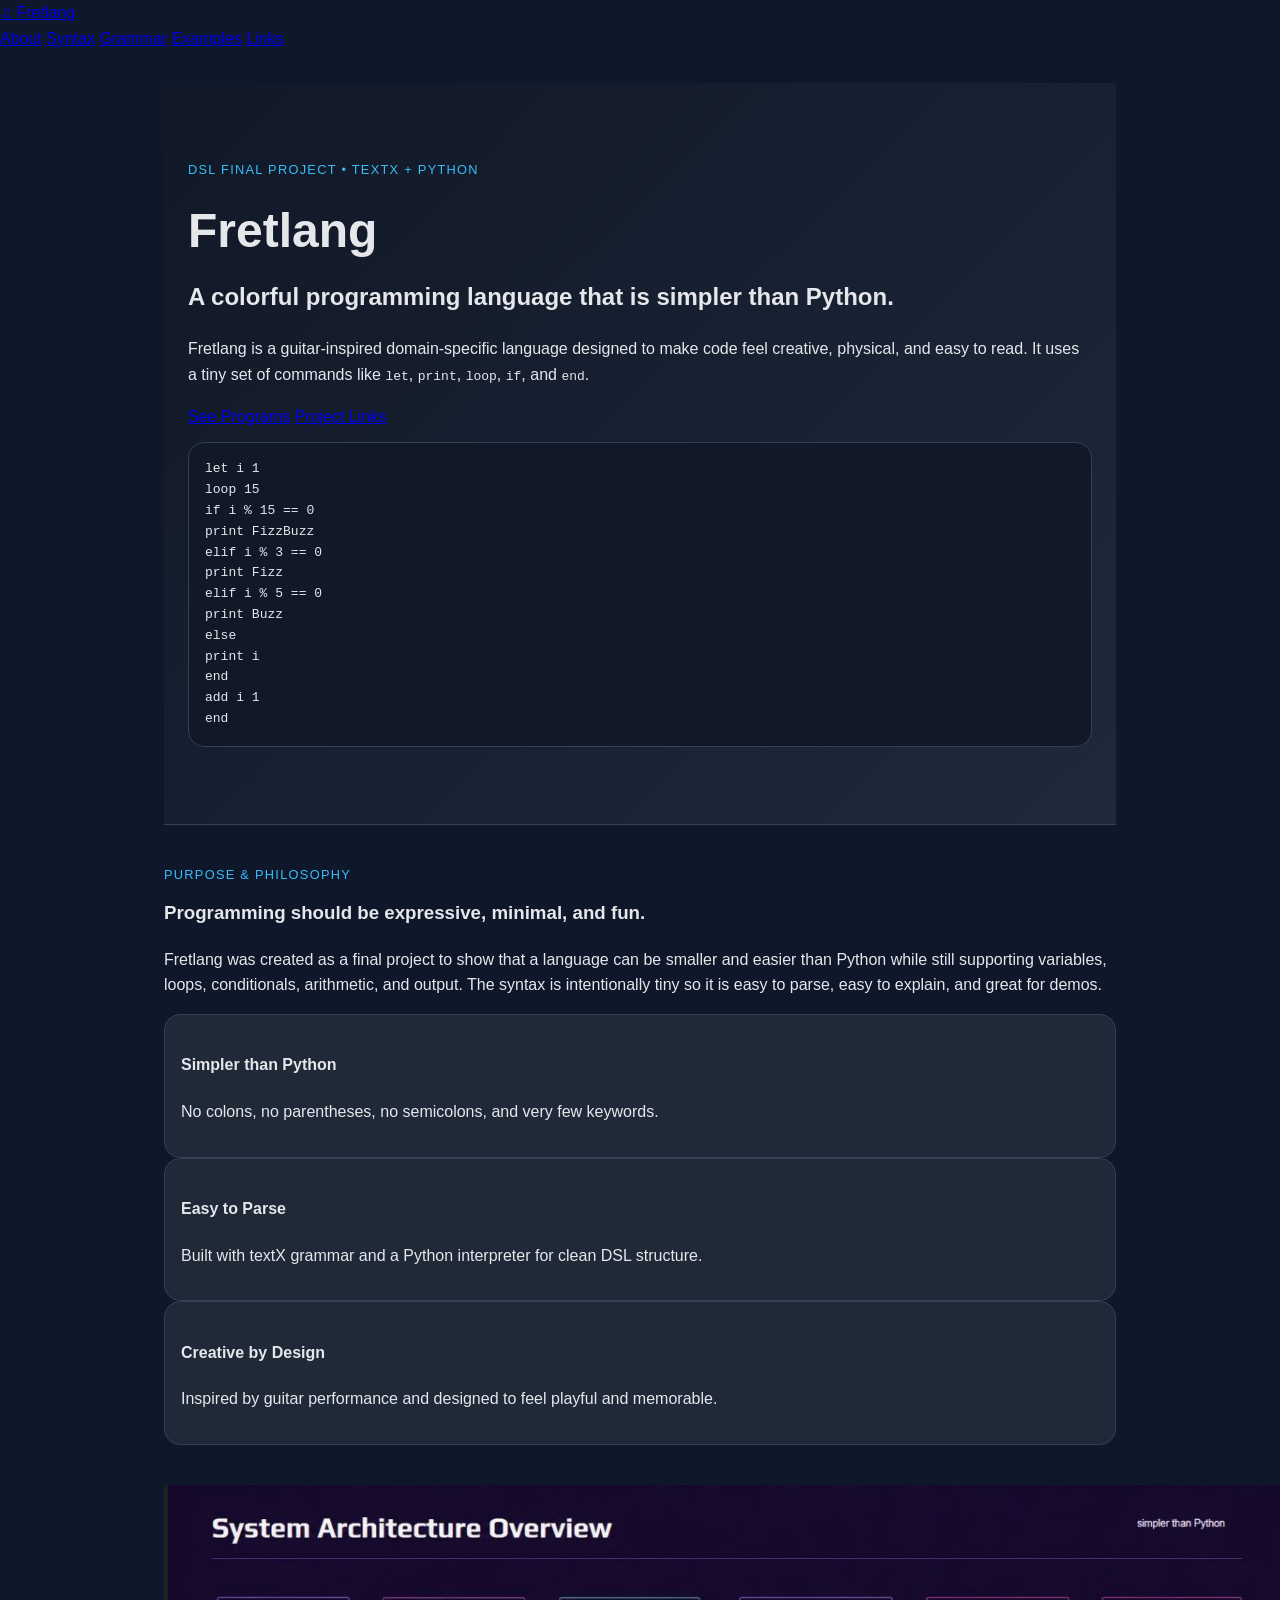
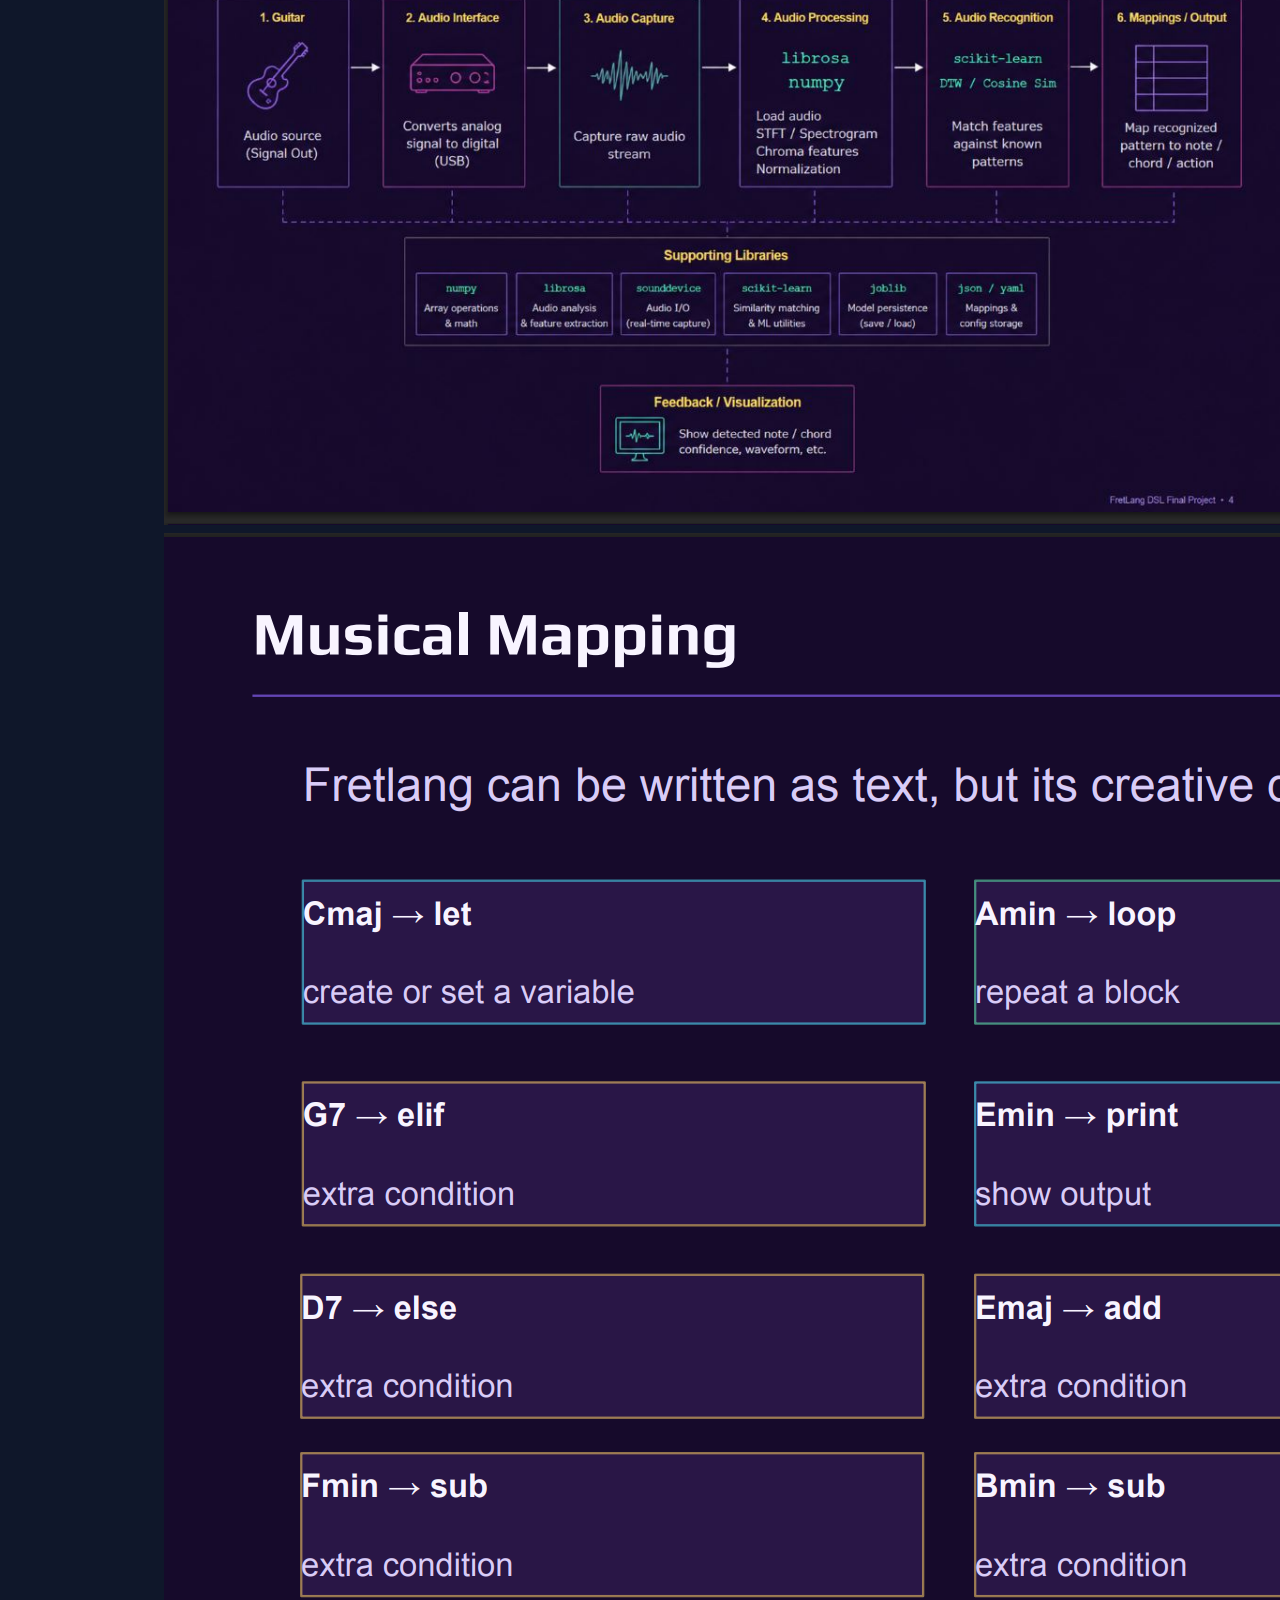
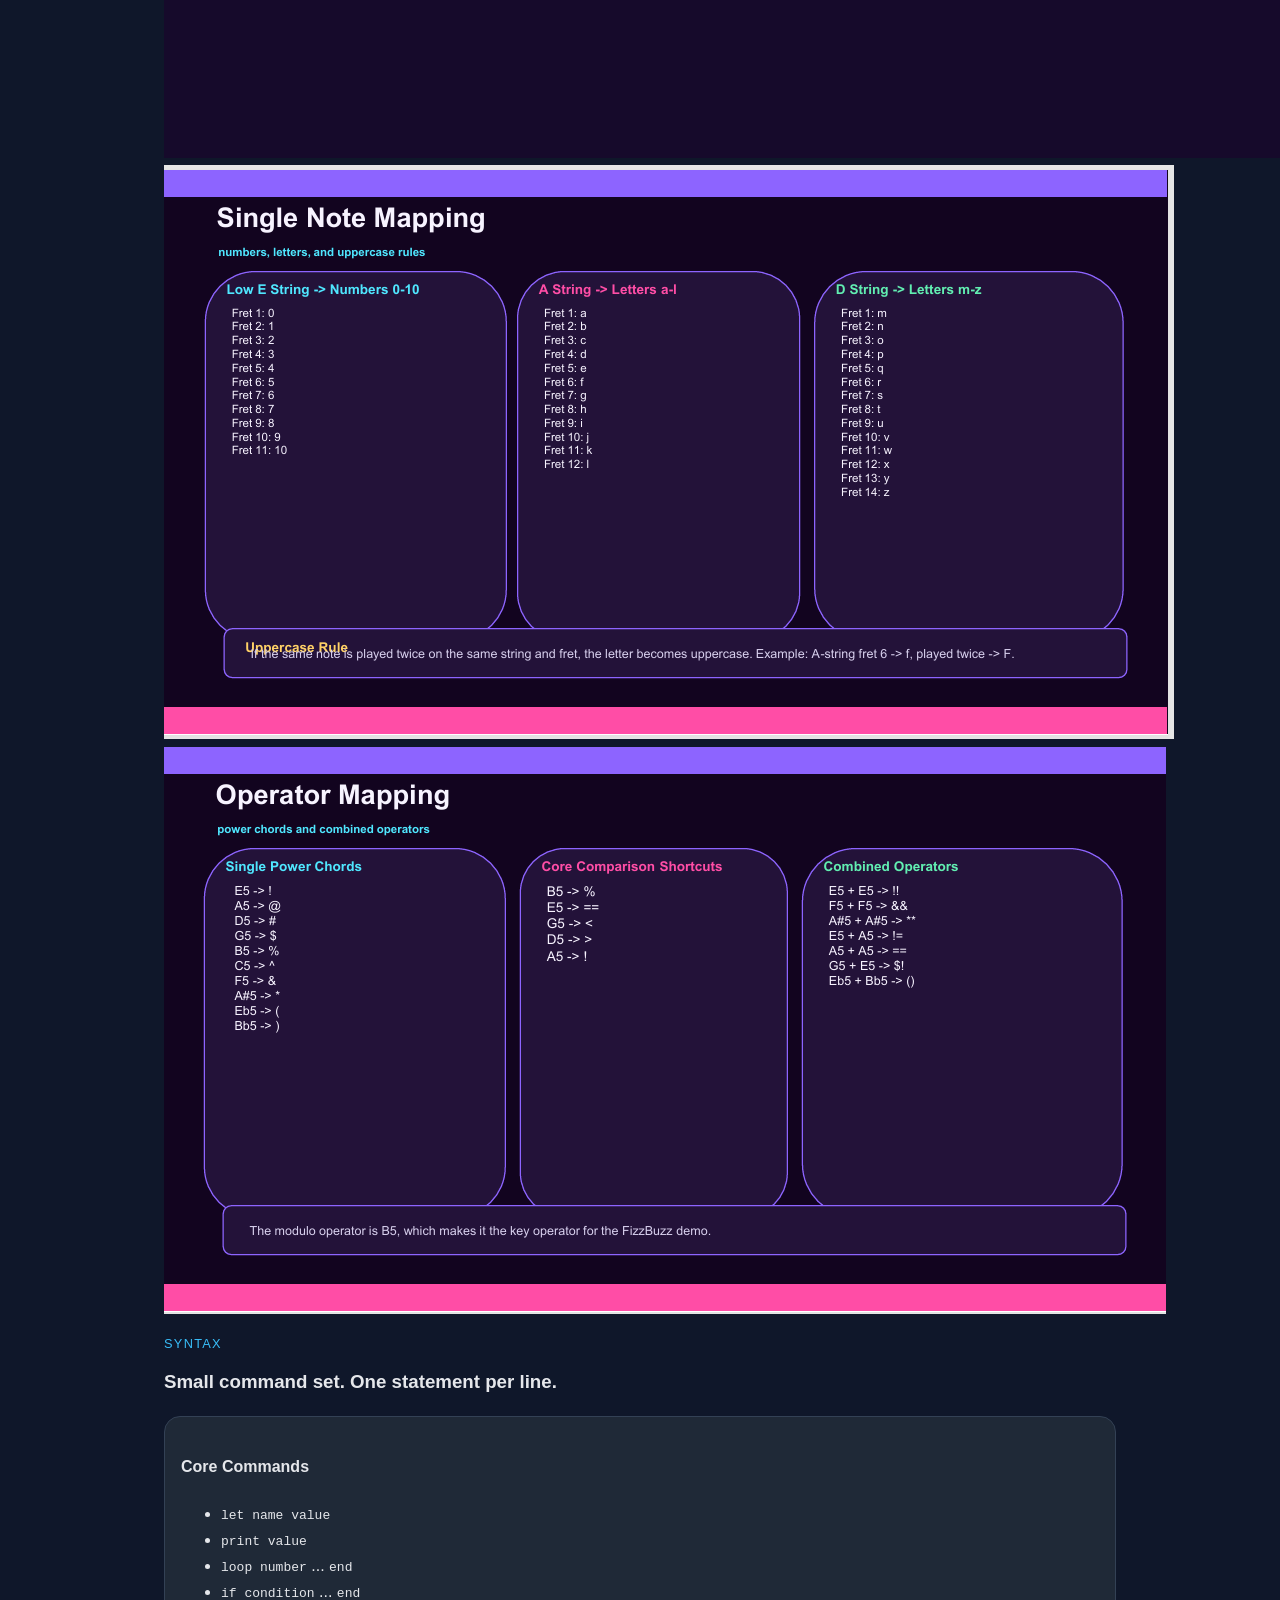
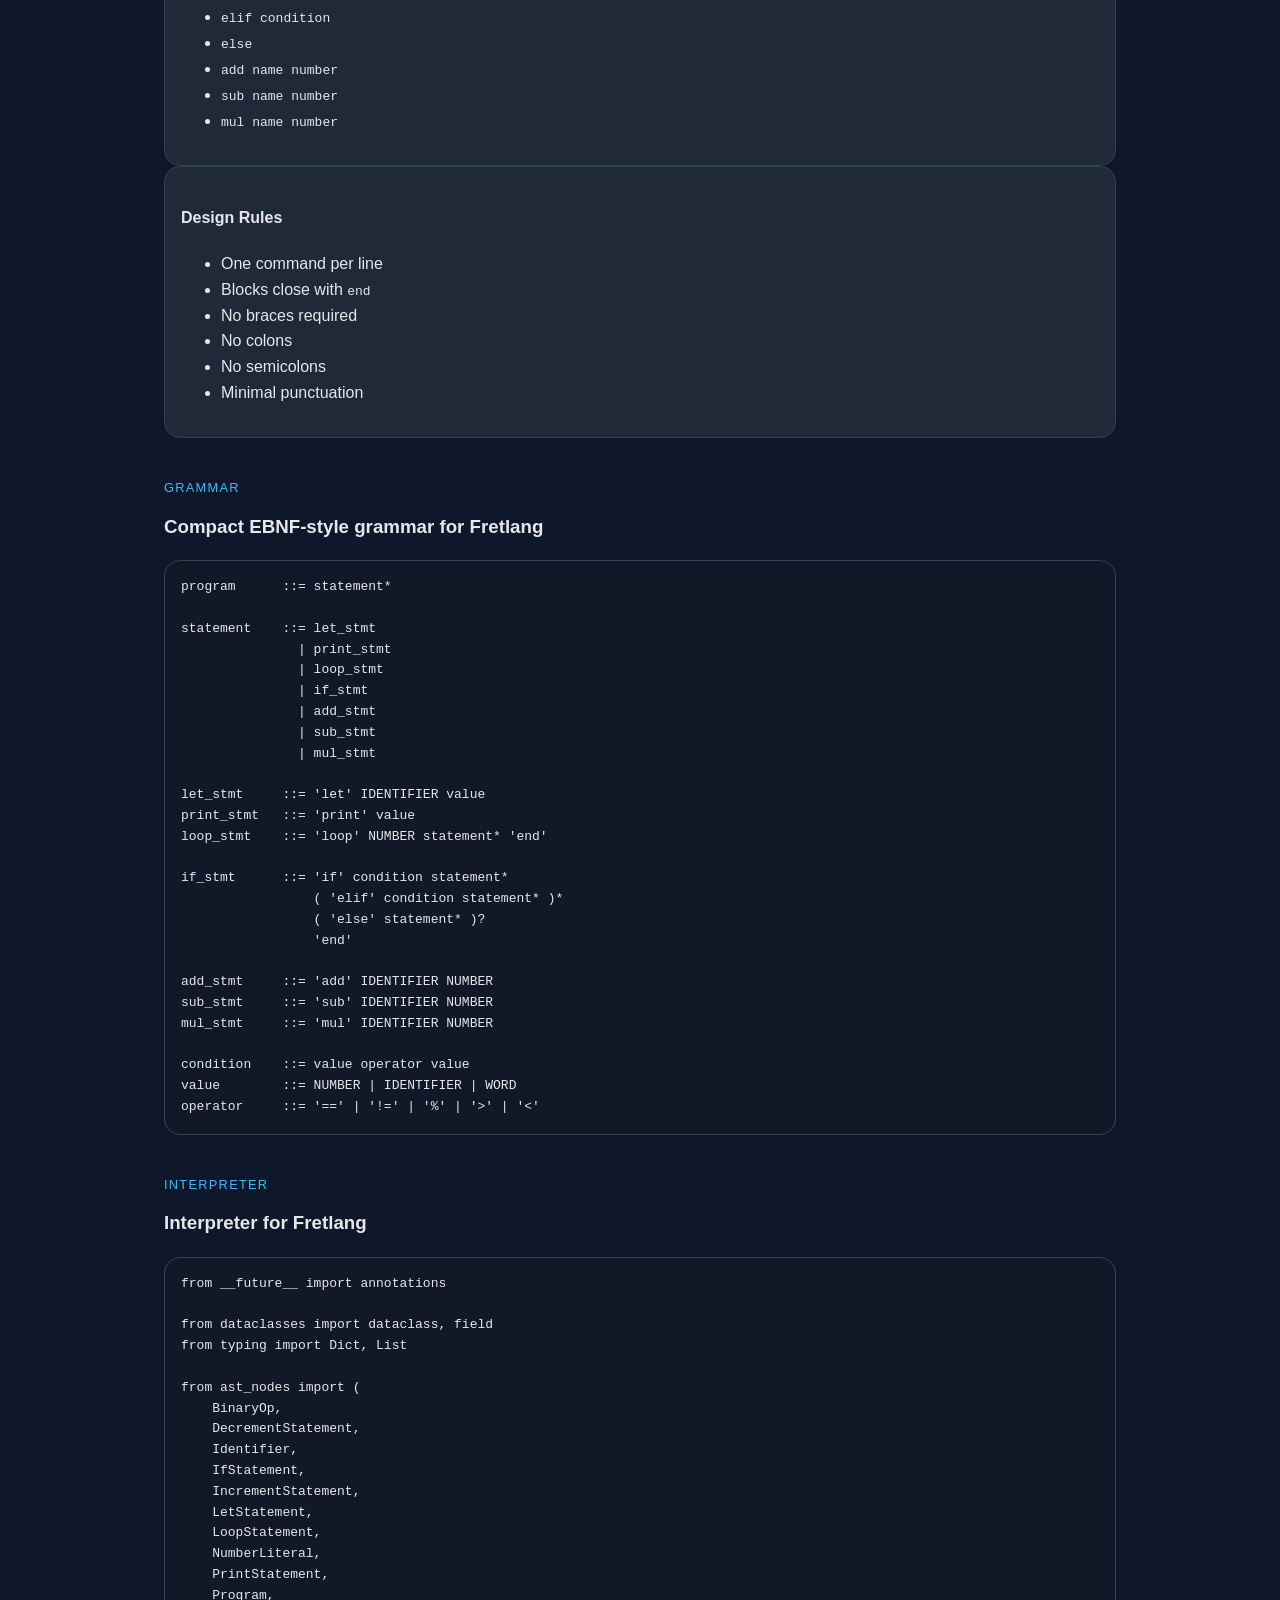
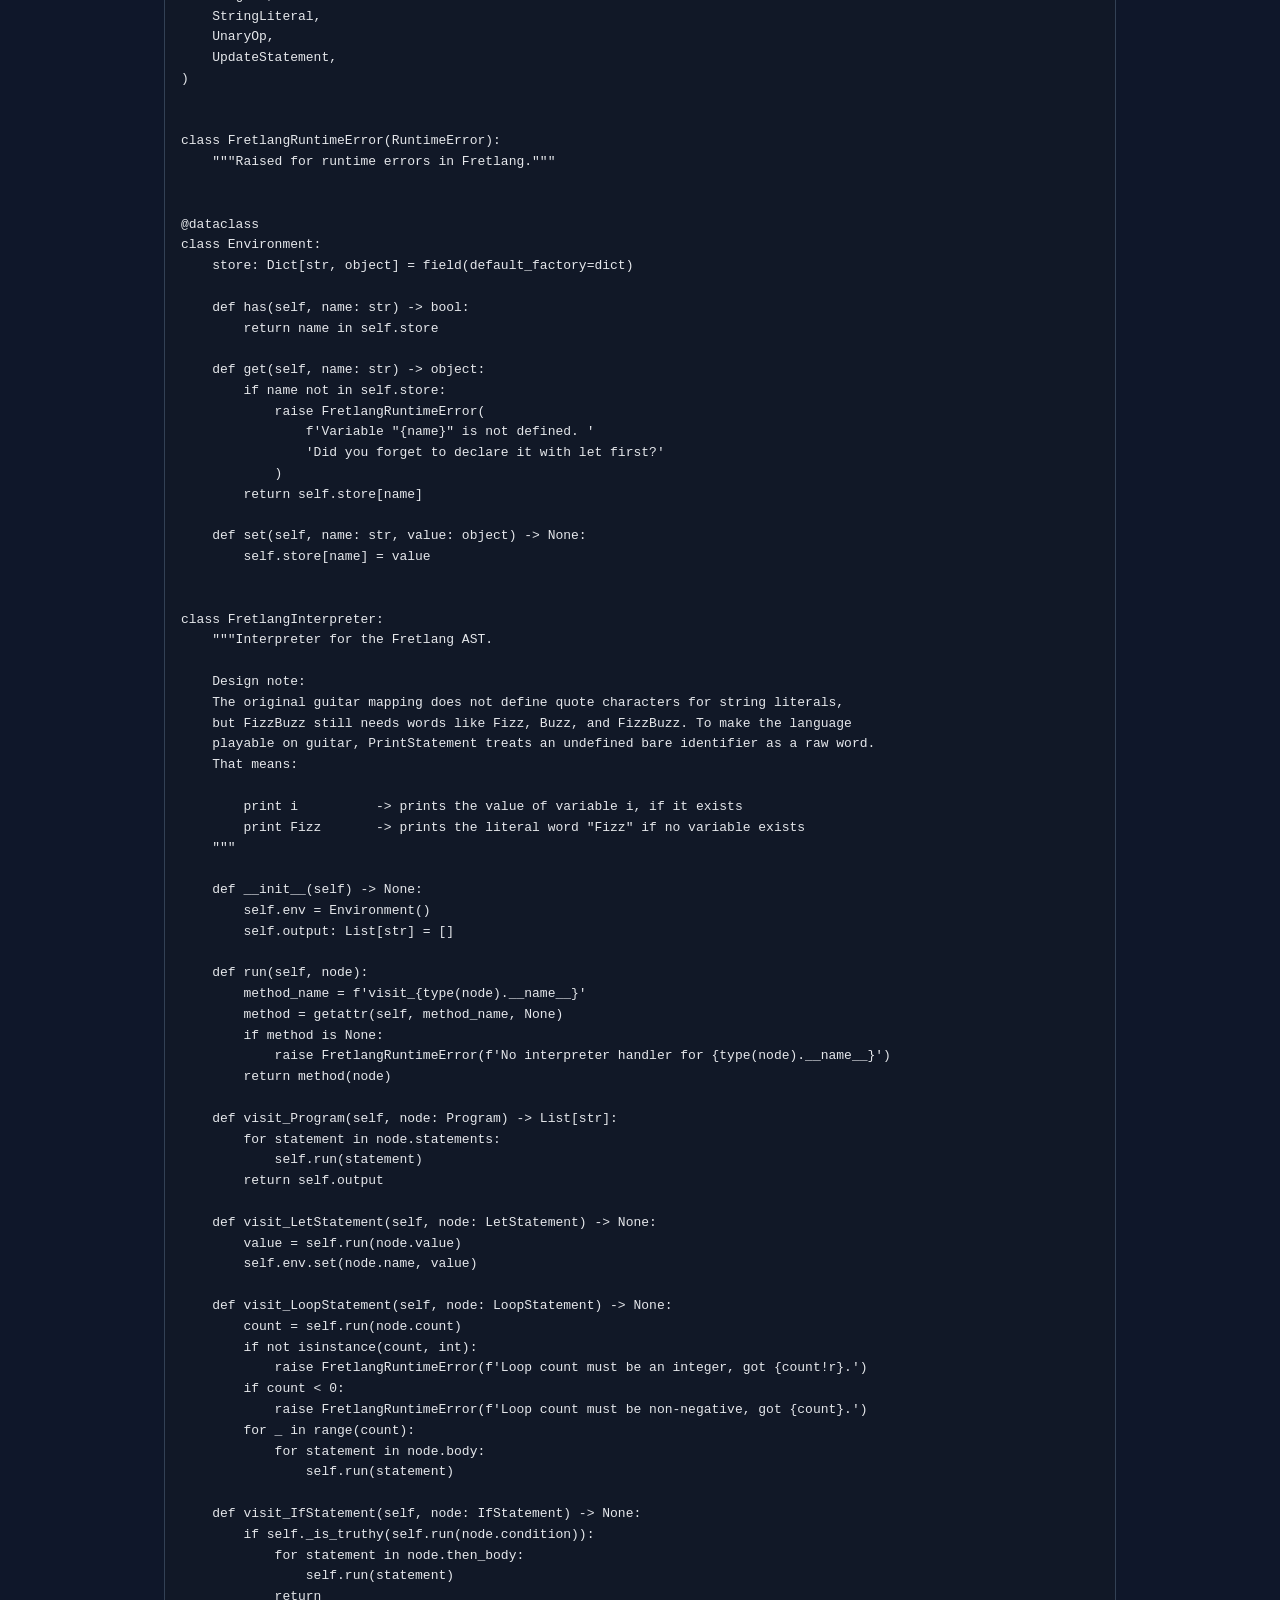
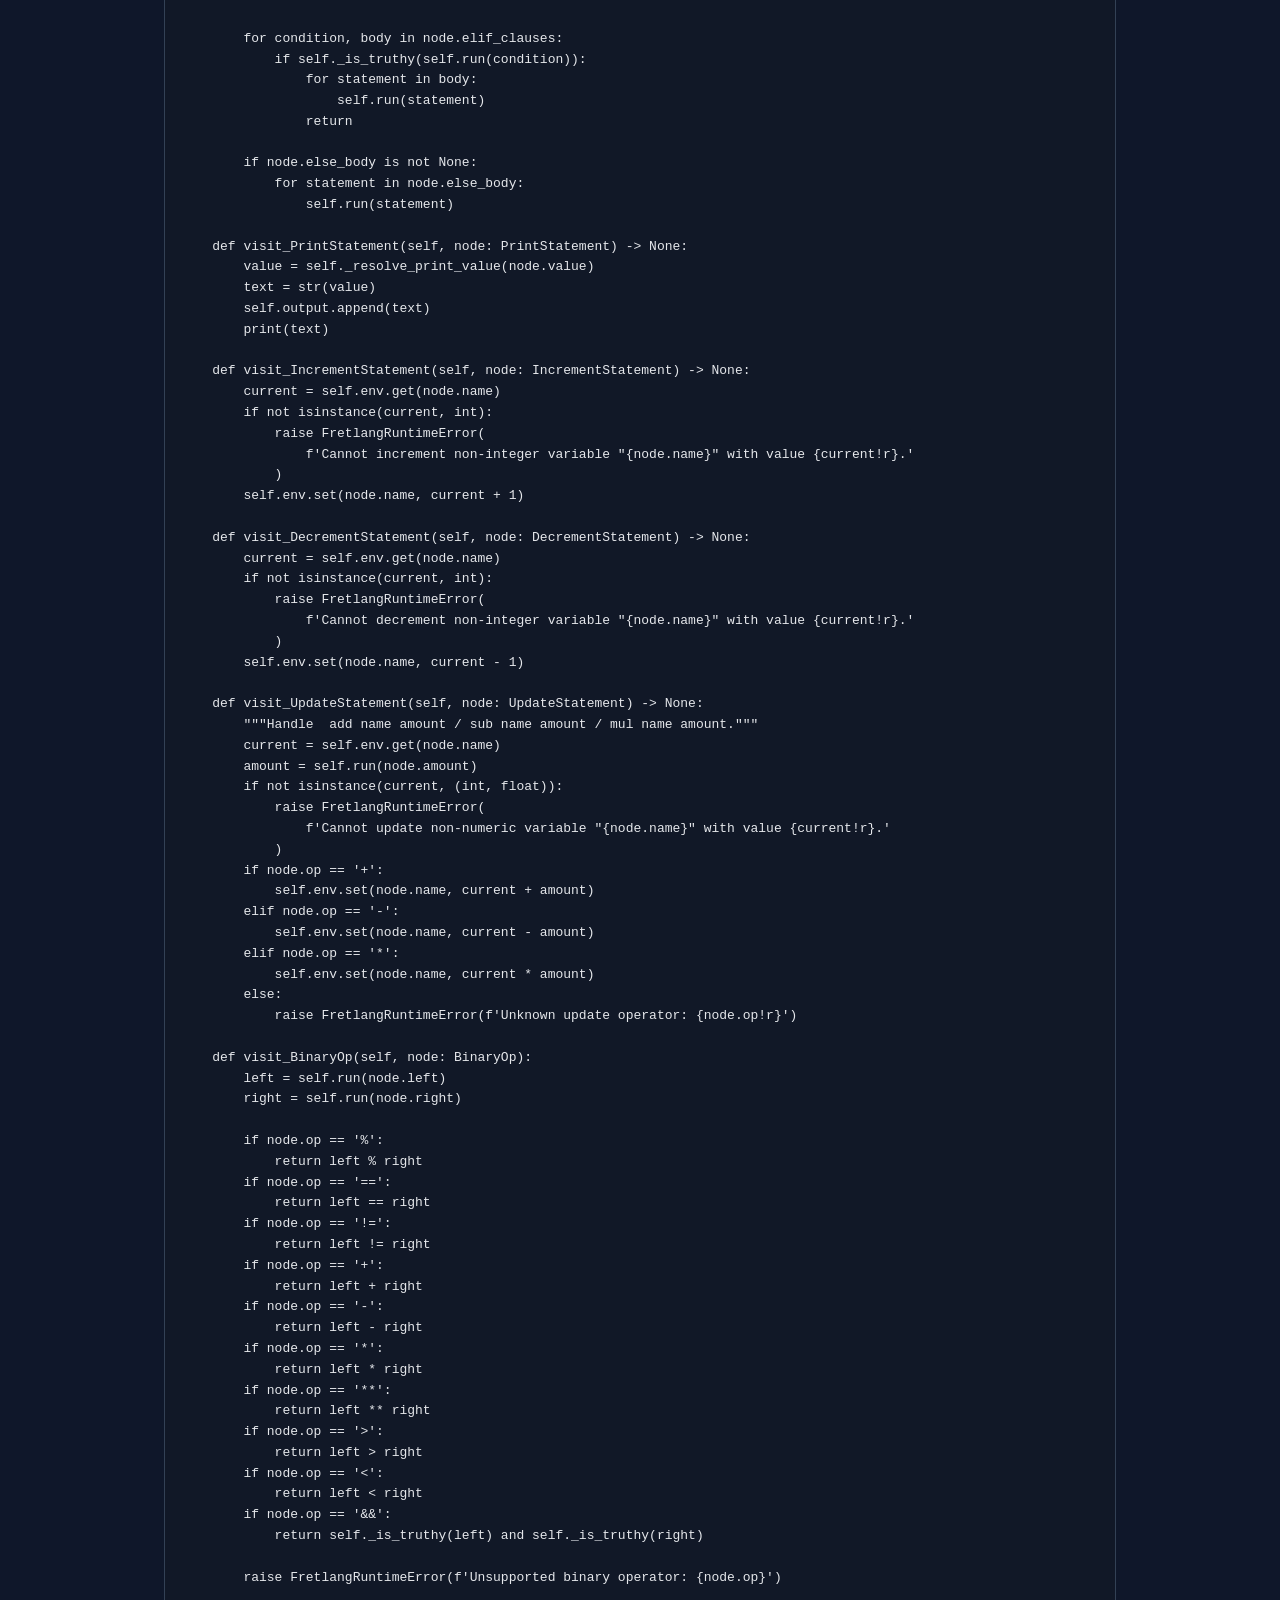
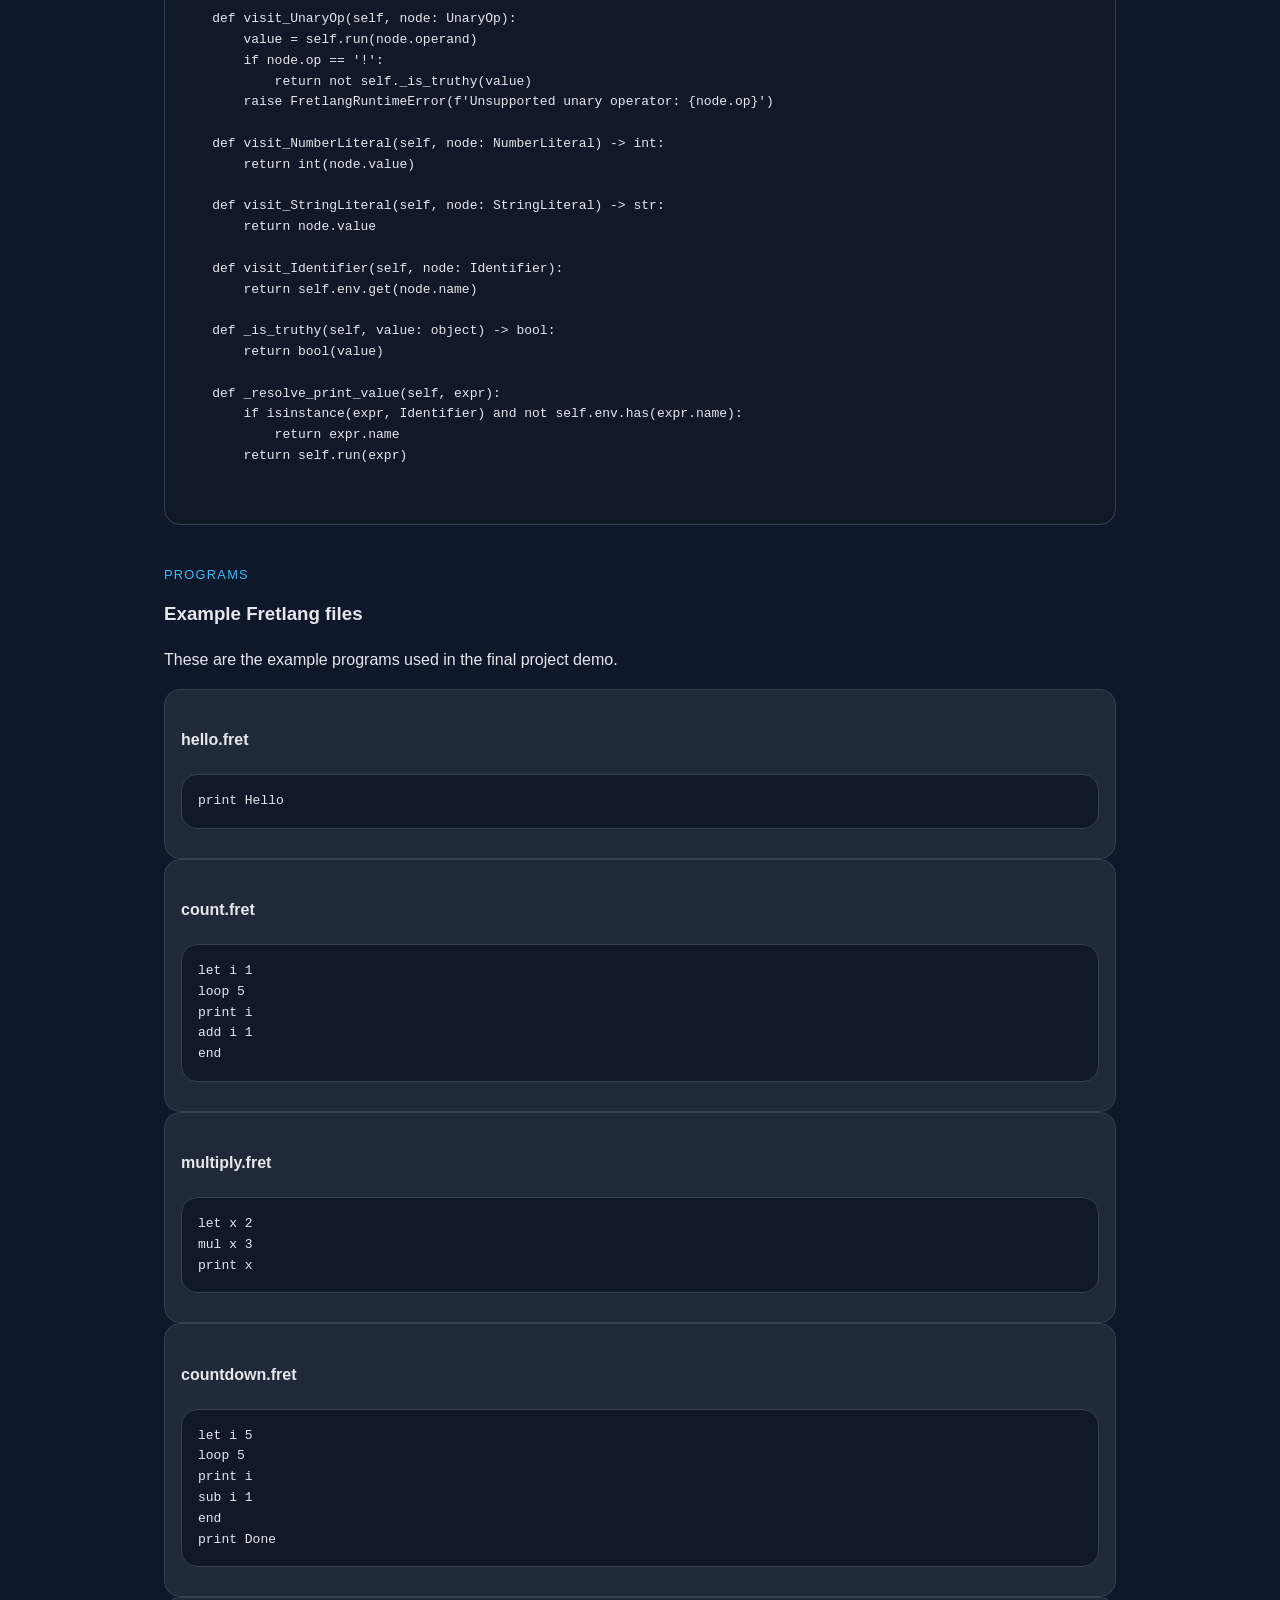
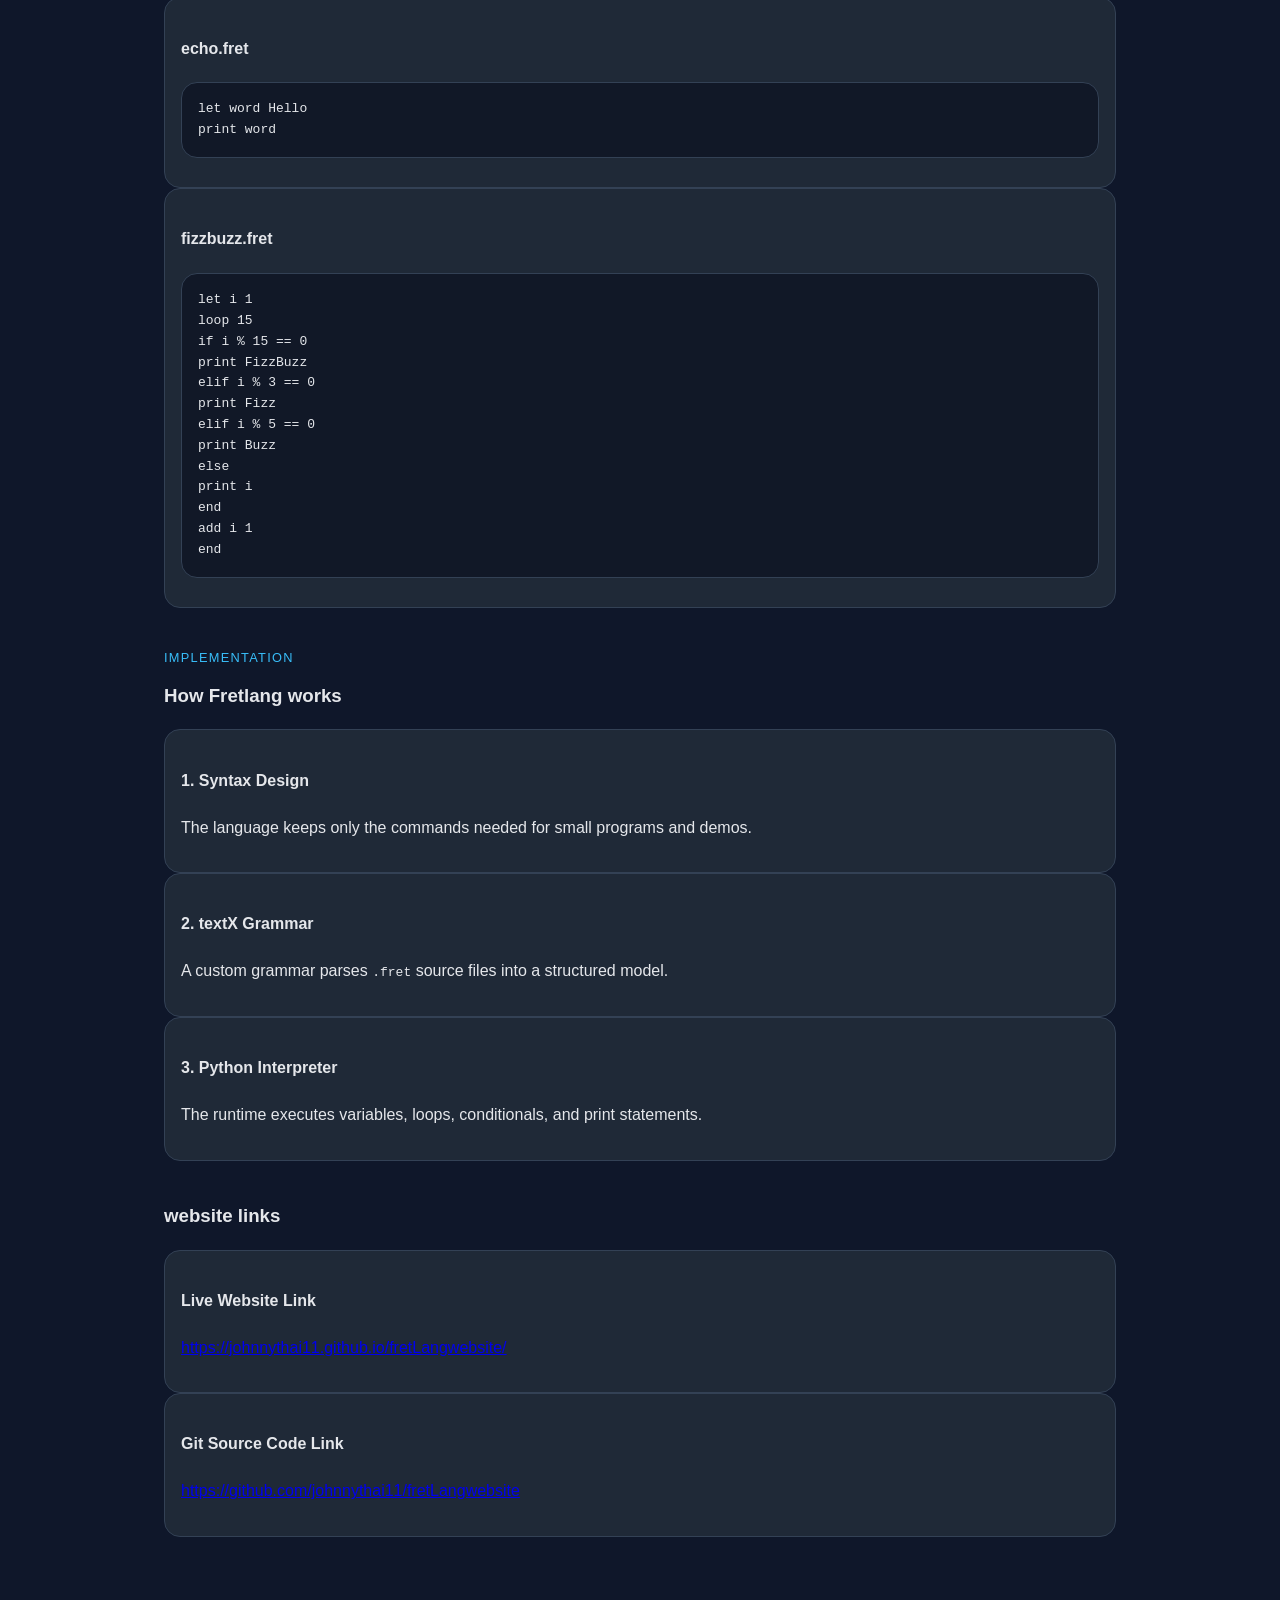
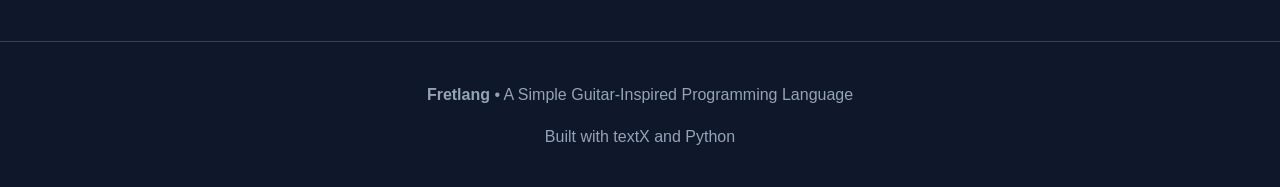
==== index.html @ c511ed50 "Update image source for Musical Mapping" ====
<!DOCTYPE html>
<html lang="en">
<head>
  <meta charset="UTF-8" />
  <meta name="viewport" content="width=device-width, initial-scale=1.0" />
  <title>Fretlang | A Simpler-Than-Python DSL</title>
  <link rel="preconnect" href="https://fonts.googleapis.com">
  <link rel="preconnect" href="https://fonts.gstatic.com" crossorigin>
  <link href="https://fonts.googleapis.com/css2?family=Space+Grotesk:wght@400;500;700;800&family=JetBrains+Mono:wght@400;600&display=swap" rel="stylesheet">
  <link rel="stylesheet" href="styles.css" />
</head>
<body>
  <header class="site-header">
    <div class="container nav">
      <a class="brand" href="#top">
        <span class="brand-icon">♫</span>
        <span>Fretlang</span>
      </a>
      <nav class="nav-links">
        <a href="#about">About</a>
        <a href="#syntax">Syntax</a>
        <a href="#grammar">Grammar</a>
        <a href="#examples">Examples</a>
        <a href="#links">Links</a>
      </nav>
    </div>
  </header>

  <main id="top">
    <section class="hero">
      <div class="container hero-grid">
        <div class="hero-copy">
          <p class="eyebrow">DSL Final Project • textX + Python</p>
          <h1>Fretlang</h1>
          <h2>A colorful programming language that is simpler than Python.</h2>
          <p class="lead">
            Fretlang is a guitar-inspired domain-specific language designed to make code feel
            creative, physical, and easy to read. It uses a tiny set of commands like
            <code>let</code>, <code>print</code>, <code>loop</code>, <code>if</code>, and <code>end</code>.
          </p>
          <div class="hero-buttons">
            <a class="button primary" href="#examples">See Programs</a>
            <a class="button secondary" href="#links">Project Links</a>
          </div>
        </div>

        <div class="hero-card">
          <div class="terminal">
            <div class="terminal-top">
              <span></span><span></span><span></span>
            </div>
<pre><span class="kw">let</span> i <span class="num">1</span>
<span class="kw">loop</span> <span class="num">15</span>
<span class="kw">if</span> i % <span class="num">15</span> == <span class="num">0</span>
<span class="kw">print</span> <span class="str">FizzBuzz</span>
<span class="kw">elif</span> i % <span class="num">3</span> == <span class="num">0</span>
<span class="kw">print</span> <span class="str">Fizz</span>
<span class="kw">elif</span> i % <span class="num">5</span> == <span class="num">0</span>
<span class="kw">print</span> <span class="str">Buzz</span>
<span class="kw">else</span>
<span class="kw">print</span> i
<span class="kw">end</span>
add i <span class="num">1</span>
<span class="kw">end</span></pre>
          </div>
        </div>
      </div>
    </section>

    <section id="about" class="section">
      <div class="container">
        <div class="section-heading">
          <p class="eyebrow">Purpose & Philosophy</p>
          <h3>Programming should be expressive, minimal, and fun.</h3>
          <p>
            Fretlang was created as a final project to show that a language can be smaller and
            easier than Python while still supporting variables, loops, conditionals, arithmetic,
            and output. The syntax is intentionally tiny so it is easy to parse, easy to explain,
            and great for demos.
          </p>
        </div>

        <div class="cards three">
          <article class="card accent-pink">
            <h4>Simpler than Python</h4>
            <p>No colons, no parentheses, no semicolons, and very few keywords.</p>
          </article>
          <article class="card accent-cyan">
            <h4>Easy to Parse</h4>
            <p>Built with textX grammar and a Python interpreter for clean DSL structure.</p>
          </article>
          <article class="card accent-gold">
            <h4>Creative by Design</h4>
            <p>Inspired by guitar performance and designed to feel playful and memorable.</p>
          </article>
        </div>
      </div>
    </section>

    <img src="images2/System.png" alt="How it works" class="image">
    <img src="musicalmapping.png" alt="Musical Mapping" class="image">
    <img src="images/mapping2.png" alt="Single note Mapping">
    <img src="images/mapping3.png" alt="Operator Mapping">

    <section id="syntax" class="section alt">
      <div class="container">
        <div class="section-heading">
          <p class="eyebrow">Syntax</p>
          <h3>Small command set. One statement per line.</h3>
        </div>

        <div class="cards two">
          <article class="card">
            <h4>Core Commands</h4>
            <ul class="nice-list">
              <li><code>let name value</code></li>
              <li><code>print value</code></li>
              <li><code>loop number</code> ... <code>end</code></li>
              <li><code>if condition</code> ... <code>end</code></li>
              <li><code>elif condition</code></li>
              <li><code>else</code></li>
              <li><code>add name number</code></li>
              <li><code>sub name number</code></li>
              <li><code>mul name number</code></li>
            </ul>
          </article>

          <article class="card">
            <h4>Design Rules</h4>
            <ul class="nice-list">
              <li>One command per line</li>
              <li>Blocks close with <code>end</code></li>
              <li>No braces required</li>
              <li>No colons</li>
              <li>No semicolons</li>
              <li>Minimal punctuation</li>
            </ul>
          </article>
        </div>
      </div>
    </section>

    <section id="grammar" class="section">
      <div class="container">
        <div class="section-heading">
          <p class="eyebrow">Grammar</p>
          <h3>Compact EBNF-style grammar for Fretlang</h3>
        </div>

<pre class="code-block">program      ::= statement*

statement    ::= let_stmt 
               | print_stmt
               | loop_stmt
               | if_stmt
               | add_stmt
               | sub_stmt
               | mul_stmt

let_stmt     ::= 'let' IDENTIFIER value
print_stmt   ::= 'print' value
loop_stmt    ::= 'loop' NUMBER statement* 'end'

if_stmt      ::= 'if' condition statement*
                 ( 'elif' condition statement* )*
                 ( 'else' statement* )?
                 'end'

add_stmt     ::= 'add' IDENTIFIER NUMBER
sub_stmt     ::= 'sub' IDENTIFIER NUMBER
mul_stmt     ::= 'mul' IDENTIFIER NUMBER

condition    ::= value operator value
value        ::= NUMBER | IDENTIFIER | WORD
operator     ::= '==' | '!=' | '%' | '>' | '&lt;'</pre>
      </div>
    </section>

    <section id="interpreter" class="section">
      <div class="container">
        <div class="section-heading">
          <p class="eyebrow">Interpreter</p>
          <h3>Interpreter for Fretlang</h3>
        </div>

<pre class="code-block">
from __future__ import annotations

from dataclasses import dataclass, field
from typing import Dict, List

from ast_nodes import (
    BinaryOp,
    DecrementStatement,
    Identifier,
    IfStatement,
    IncrementStatement,
    LetStatement,
    LoopStatement,
    NumberLiteral,
    PrintStatement,
    Program,
    StringLiteral,
    UnaryOp,
    UpdateStatement,
)


class FretlangRuntimeError(RuntimeError):
    """Raised for runtime errors in Fretlang."""


@dataclass
class Environment:
    store: Dict[str, object] = field(default_factory=dict)

    def has(self, name: str) -> bool:
        return name in self.store

    def get(self, name: str) -> object:
        if name not in self.store:
            raise FretlangRuntimeError(
                f'Variable "{name}" is not defined. '
                'Did you forget to declare it with let first?'
            )
        return self.store[name]

    def set(self, name: str, value: object) -> None:
        self.store[name] = value


class FretlangInterpreter:
    """Interpreter for the Fretlang AST.

    Design note:
    The original guitar mapping does not define quote characters for string literals,
    but FizzBuzz still needs words like Fizz, Buzz, and FizzBuzz. To make the language
    playable on guitar, PrintStatement treats an undefined bare identifier as a raw word.
    That means:

        print i          -> prints the value of variable i, if it exists
        print Fizz       -> prints the literal word "Fizz" if no variable exists
    """

    def __init__(self) -> None:
        self.env = Environment()
        self.output: List[str] = []

    def run(self, node):
        method_name = f'visit_{type(node).__name__}'
        method = getattr(self, method_name, None)
        if method is None:
            raise FretlangRuntimeError(f'No interpreter handler for {type(node).__name__}')
        return method(node)

    def visit_Program(self, node: Program) -> List[str]:
        for statement in node.statements:
            self.run(statement)
        return self.output

    def visit_LetStatement(self, node: LetStatement) -> None:
        value = self.run(node.value)
        self.env.set(node.name, value)

    def visit_LoopStatement(self, node: LoopStatement) -> None:
        count = self.run(node.count)
        if not isinstance(count, int):
            raise FretlangRuntimeError(f'Loop count must be an integer, got {count!r}.')
        if count < 0:
            raise FretlangRuntimeError(f'Loop count must be non-negative, got {count}.')
        for _ in range(count):
            for statement in node.body:
                self.run(statement)

    def visit_IfStatement(self, node: IfStatement) -> None:
        if self._is_truthy(self.run(node.condition)):
            for statement in node.then_body:
                self.run(statement)
            return

        for condition, body in node.elif_clauses:
            if self._is_truthy(self.run(condition)):
                for statement in body:
                    self.run(statement)
                return

        if node.else_body is not None:
            for statement in node.else_body:
                self.run(statement)

    def visit_PrintStatement(self, node: PrintStatement) -> None:
        value = self._resolve_print_value(node.value)
        text = str(value)
        self.output.append(text)
        print(text)

    def visit_IncrementStatement(self, node: IncrementStatement) -> None:
        current = self.env.get(node.name)
        if not isinstance(current, int):
            raise FretlangRuntimeError(
                f'Cannot increment non-integer variable "{node.name}" with value {current!r}.'
            )
        self.env.set(node.name, current + 1)

    def visit_DecrementStatement(self, node: DecrementStatement) -> None:
        current = self.env.get(node.name)
        if not isinstance(current, int):
            raise FretlangRuntimeError(
                f'Cannot decrement non-integer variable "{node.name}" with value {current!r}.'
            )
        self.env.set(node.name, current - 1)

    def visit_UpdateStatement(self, node: UpdateStatement) -> None:
        """Handle  add name amount / sub name amount / mul name amount."""
        current = self.env.get(node.name)
        amount = self.run(node.amount)
        if not isinstance(current, (int, float)):
            raise FretlangRuntimeError(
                f'Cannot update non-numeric variable "{node.name}" with value {current!r}.'
            )
        if node.op == '+':
            self.env.set(node.name, current + amount)
        elif node.op == '-':
            self.env.set(node.name, current - amount)
        elif node.op == '*':
            self.env.set(node.name, current * amount)
        else:
            raise FretlangRuntimeError(f'Unknown update operator: {node.op!r}')

    def visit_BinaryOp(self, node: BinaryOp):
        left = self.run(node.left)
        right = self.run(node.right)

        if node.op == '%':
            return left % right
        if node.op == '==':
            return left == right
        if node.op == '!=':
            return left != right
        if node.op == '+':
            return left + right
        if node.op == '-':
            return left - right
        if node.op == '*':
            return left * right
        if node.op == '**':
            return left ** right
        if node.op == '>':
            return left > right
        if node.op == '<':
            return left < right
        if node.op == '&&':
            return self._is_truthy(left) and self._is_truthy(right)

        raise FretlangRuntimeError(f'Unsupported binary operator: {node.op}')

    def visit_UnaryOp(self, node: UnaryOp):
        value = self.run(node.operand)
        if node.op == '!':
            return not self._is_truthy(value)
        raise FretlangRuntimeError(f'Unsupported unary operator: {node.op}')

    def visit_NumberLiteral(self, node: NumberLiteral) -> int:
        return int(node.value)

    def visit_StringLiteral(self, node: StringLiteral) -> str:
        return node.value

    def visit_Identifier(self, node: Identifier):
        return self.env.get(node.name)

    def _is_truthy(self, value: object) -> bool:
        return bool(value)

    def _resolve_print_value(self, expr):
        if isinstance(expr, Identifier) and not self.env.has(expr.name):
            return expr.name
        return self.run(expr)

      </div>
    </section>    

    <section id="examples" class="section alt">
      <div class="container">
        <div class="section-heading">
          <p class="eyebrow">Programs</p>
          <h3>Example Fretlang files</h3>
          <p>These are the example programs used in the final project demo.</p>
        </div>

        <div class="cards three">
          <article class="card">
            <h4>hello.fret</h4>
<pre class="mini-code">print Hello</pre>
          </article>

          <article class="card">
            <h4>count.fret</h4>
<pre class="mini-code">let i 1
loop 5
print i
add i 1
end</pre>
          </article>

          <article class="card">
            <h4>multiply.fret</h4>
<pre class="mini-code">let x 2
mul x 3
print x</pre>
          </article>

          <article class="card">
            <h4>countdown.fret</h4>
<pre class="mini-code">let i 5
loop 5
print i
sub i 1
end
print Done</pre>
          </article>

          <article class="card">
            <h4>echo.fret</h4>
<pre class="mini-code">let word Hello
print word</pre>
          </article>

          <article class="card feature">
            <h4>fizzbuzz.fret</h4>
<pre class="mini-code">let i 1
loop 15
if i % 15 == 0
print FizzBuzz
elif i % 3 == 0
print Fizz
elif i % 5 == 0
print Buzz
else
print i
end
add i 1
end</pre>
          </article>
        </div>
      </div>
    </section>

    <section class="section">
      <div class="container">
        <div class="section-heading">
          <p class="eyebrow">Implementation</p>
          <h3>How Fretlang works</h3>
        </div>

        <div class="cards three">
          <article class="card">
            <h4>1. Syntax Design</h4>
            <p>The language keeps only the commands needed for small programs and demos.</p>
          </article>
          <article class="card">
            <h4>2. textX Grammar</h4>
            <p>A custom grammar parses <code>.fret</code> source files into a structured model.</p>
          </article>
          <article class="card">
            <h4>3. Python Interpreter</h4>
            <p>The runtime executes variables, loops, conditionals, and print statements.</p>
          </article>
        </div>
      </div>
    </section>

    <section id="links" class="section alt">
      <div class="container">
        <div class="section-heading">
          <p class="eyebrow"></p>
          <h3>website links</h3>
        </div>

        <div class="cards two">
          <article class="card">
            <h4>Live Website Link</h4>
            <p><a class="button secondary full" href="#">https://johnnythai11.github.io/fretLangwebsite/</a></p>
          </article>
          <article class="card">
            <h4>Git Source Code Link</h4>
            <p><a class="button secondary full" href="#">https://github.com/johnnythai11/fretLangwebsite</a></p>
          </article>
        </div>
      </div>
    </section>
  </main>

  <footer class="site-footer">
    <div class="container footer-inner">
      <p><strong>Fretlang</strong> • A Simple Guitar-Inspired Programming Language</p>
      <p>Built with textX and Python</p>
    </div>
  </footer>
</body>
</html>
---- styles.css ----
:root {
  --bg: #0f172a;
  --panel: #111827;
  --card: #1f2937;
  --text: #e5e7eb;
  --muted: #94a3b8;
  --accent: #38bdf8;
}

* {
  box-sizing: border-box;
}

.image{
  height: 100px
  width: 80px
}

body {
  margin: 0;
  font-family: Arial, Helvetica, sans-serif;
  background: var(--bg);
  color: var(--text);
  line-height: 1.6;
}

.hero {
  background: linear-gradient(135deg, #111827, #1e293b);
  padding: 4rem 1.5rem;
  border-bottom: 1px solid #334155;
}

.hero-inner,
main {
  max-width: 1000px;
  margin: 0 auto;
}

.eyebrow {
  color: var(--accent);
  text-transform: uppercase;
  letter-spacing: 0.1em;
  font-size: 0.8rem;
}

h1,
h2,
h3 {
  margin-top: 0;
}

h1 {
  font-size: 3rem;
  margin-bottom: 0.5rem;
}

.tagline {
  color: var(--muted);
  max-width: 50rem;
}

.hero-links {
  display: flex;
  gap: 1rem;
  flex-wrap: wrap;
  margin-top: 1.5rem;
}

.hero-links a,
.tab {
  color: white;
  background: #0ea5e9;
  text-decoration: none;
  border: none;
  padding: 0.75rem 1rem;
  border-radius: 999px;
  cursor: pointer;
}

main {
  padding: 2rem 1.5rem 4rem;
}

section {
  margin-bottom: 2.5rem;
}

.grid {
  display: grid;
  gap: 1rem;
}

.grid.two {
  grid-template-columns: repeat(auto-fit, minmax(250px, 1fr));
}

.grid.three {
  grid-template-columns: repeat(auto-fit, minmax(220px, 1fr));
}

.card {
  background: var(--card);
  border: 1px solid #334155;
  border-radius: 16px;
  padding: 1rem;
}

pre {
  background: var(--panel);
  border: 1px solid #334155;
  border-radius: 16px;
  padding: 1rem;
  overflow-x: auto;
}

.tabs {
  display: flex;
  gap: 0.75rem;
  flex-wrap: wrap;
  margin-bottom: 1rem;
}

.tab {
  background: #334155;
}

.tab.active {
  background: #0ea5e9;
}

.panel {
  display: none;
}

.panel.active {
  display: block;
}

.placeholder {
  color: #fbbf24;
}

footer {
  border-top: 1px solid #334155;
  padding: 1.5rem;
  text-align: center;
  color: var(--muted);
}
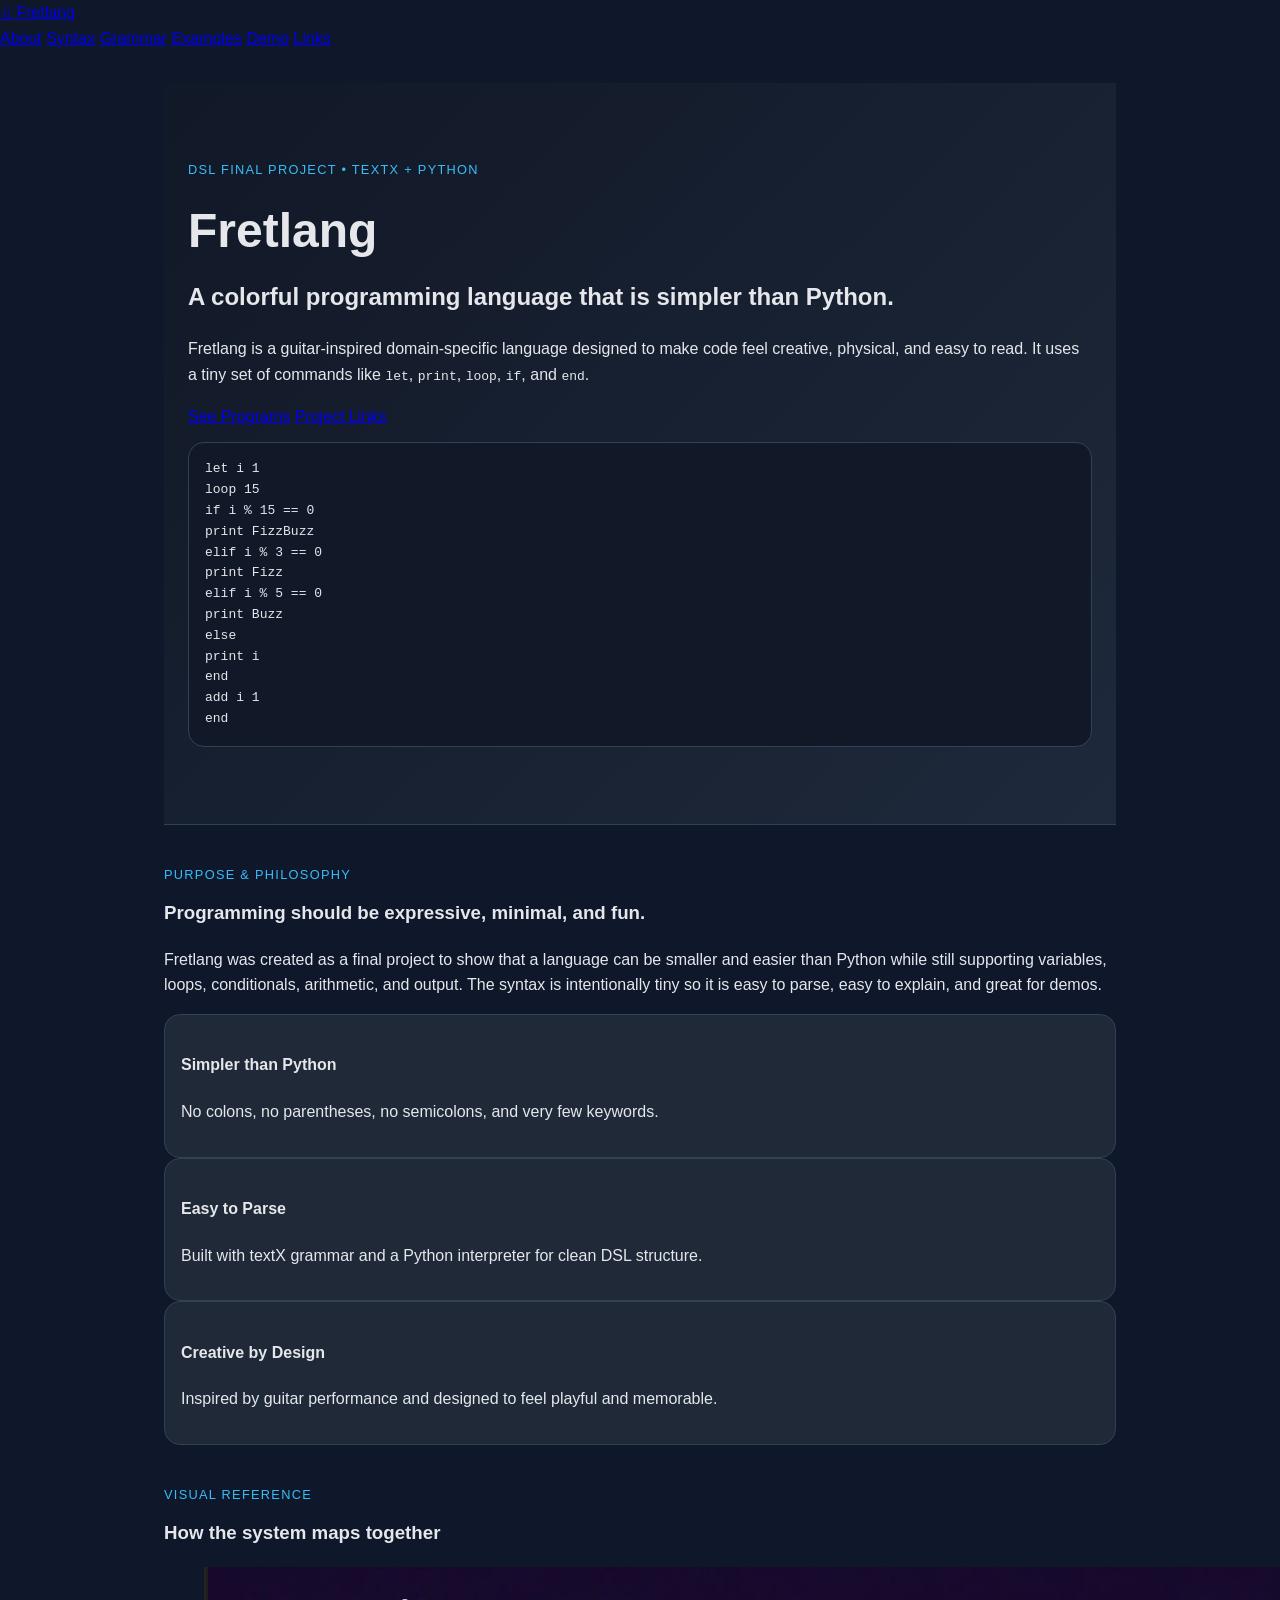
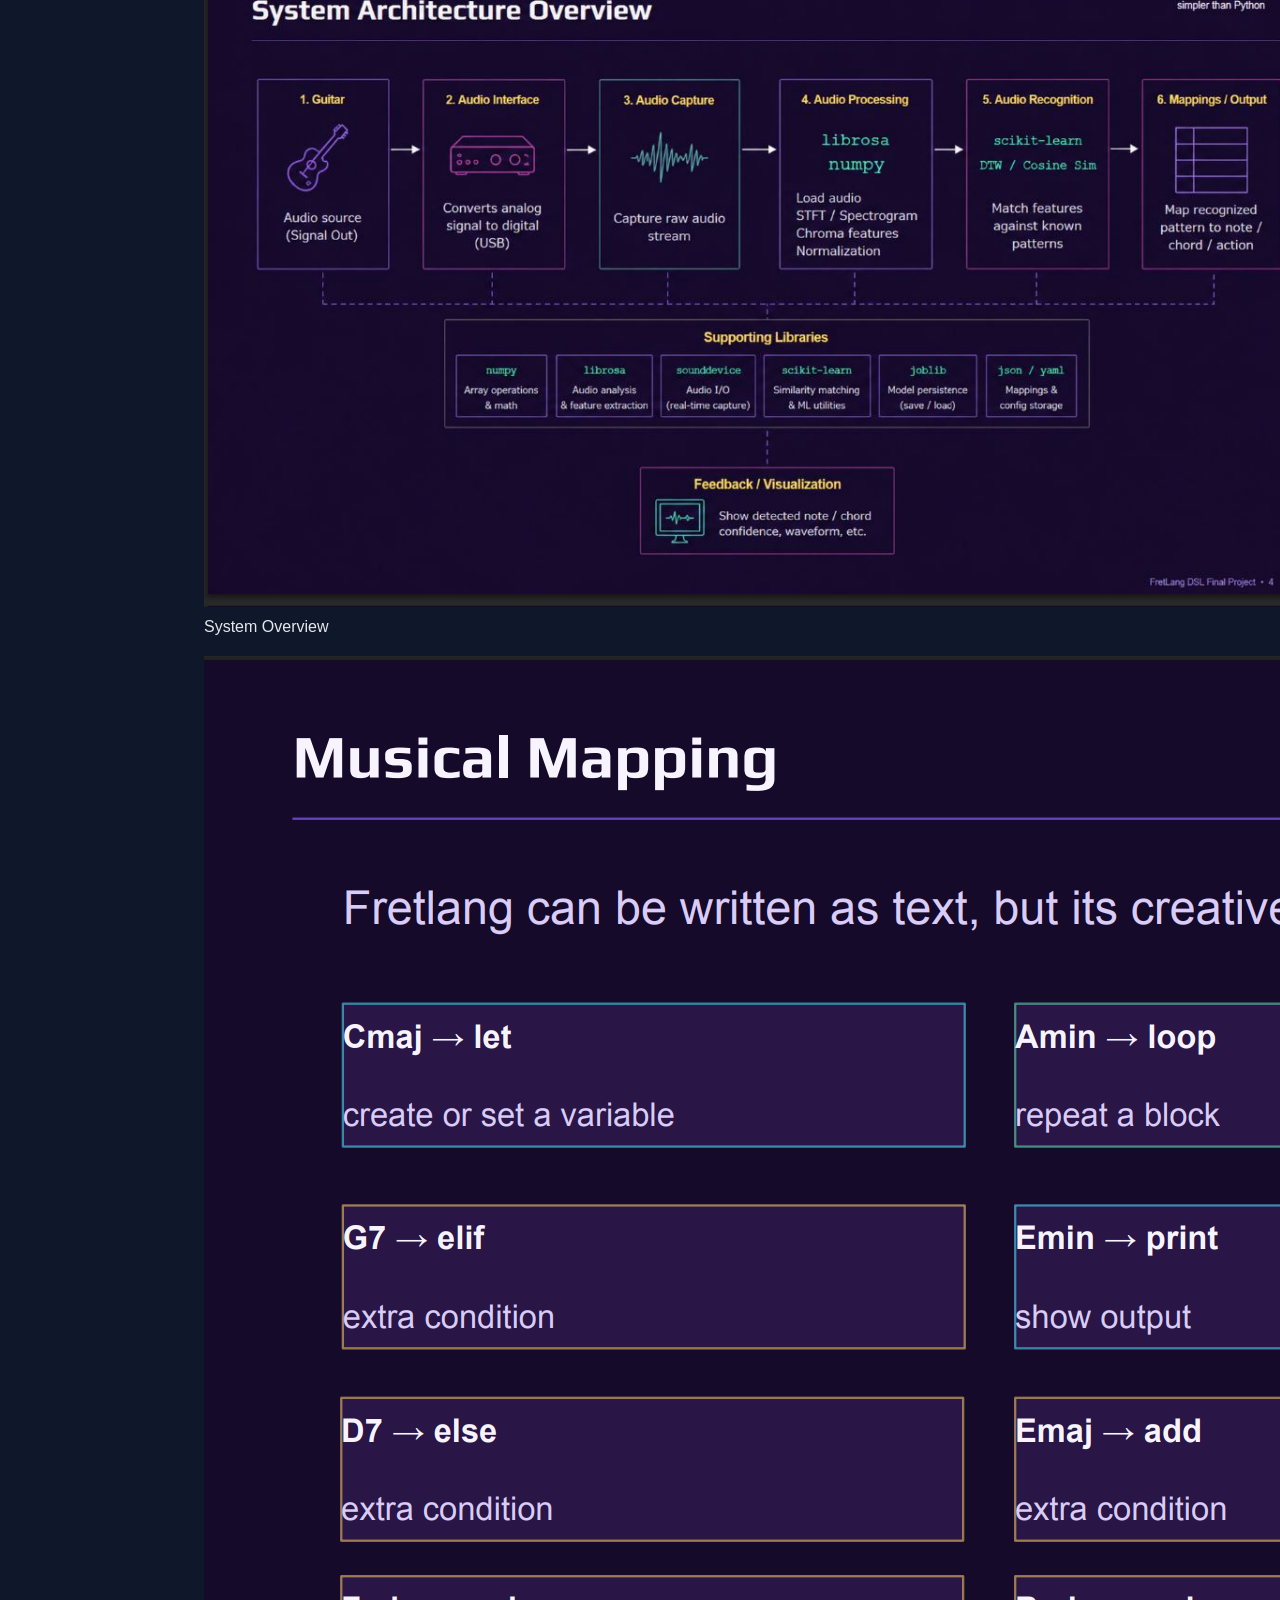
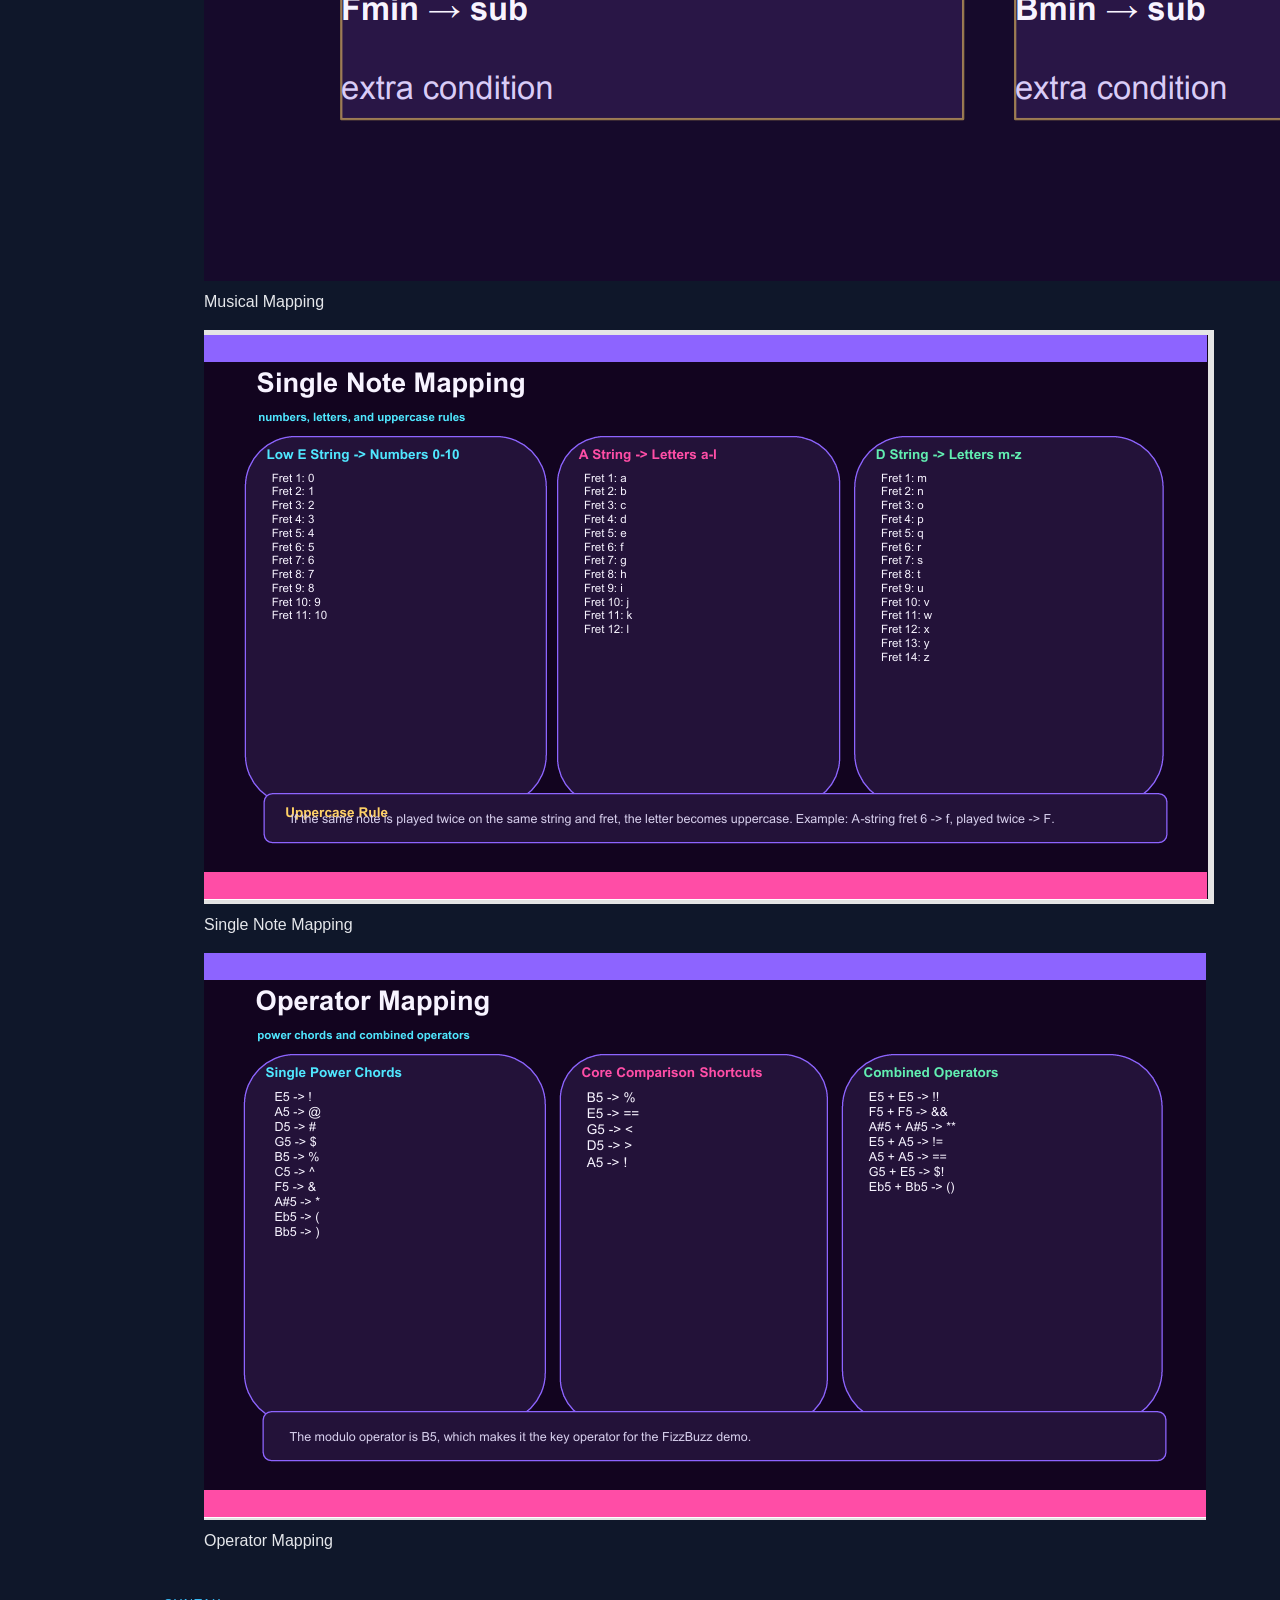
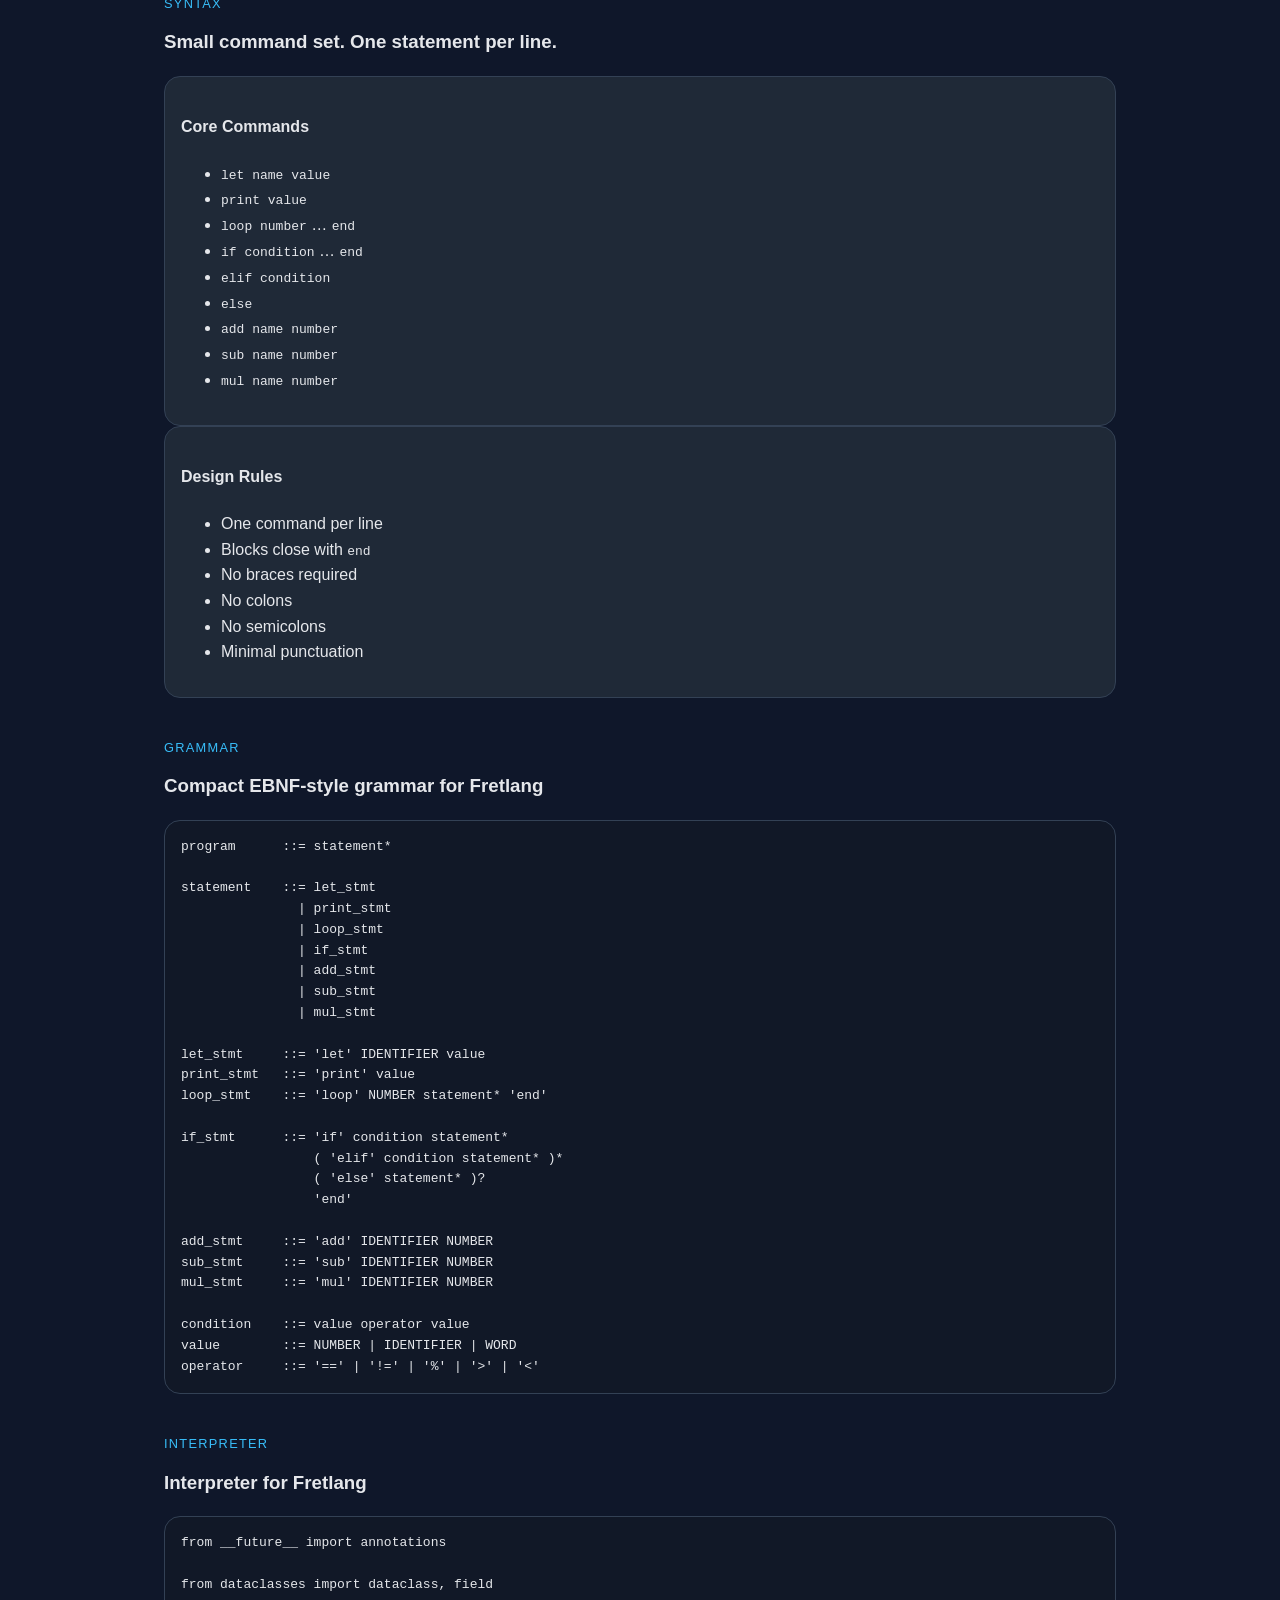
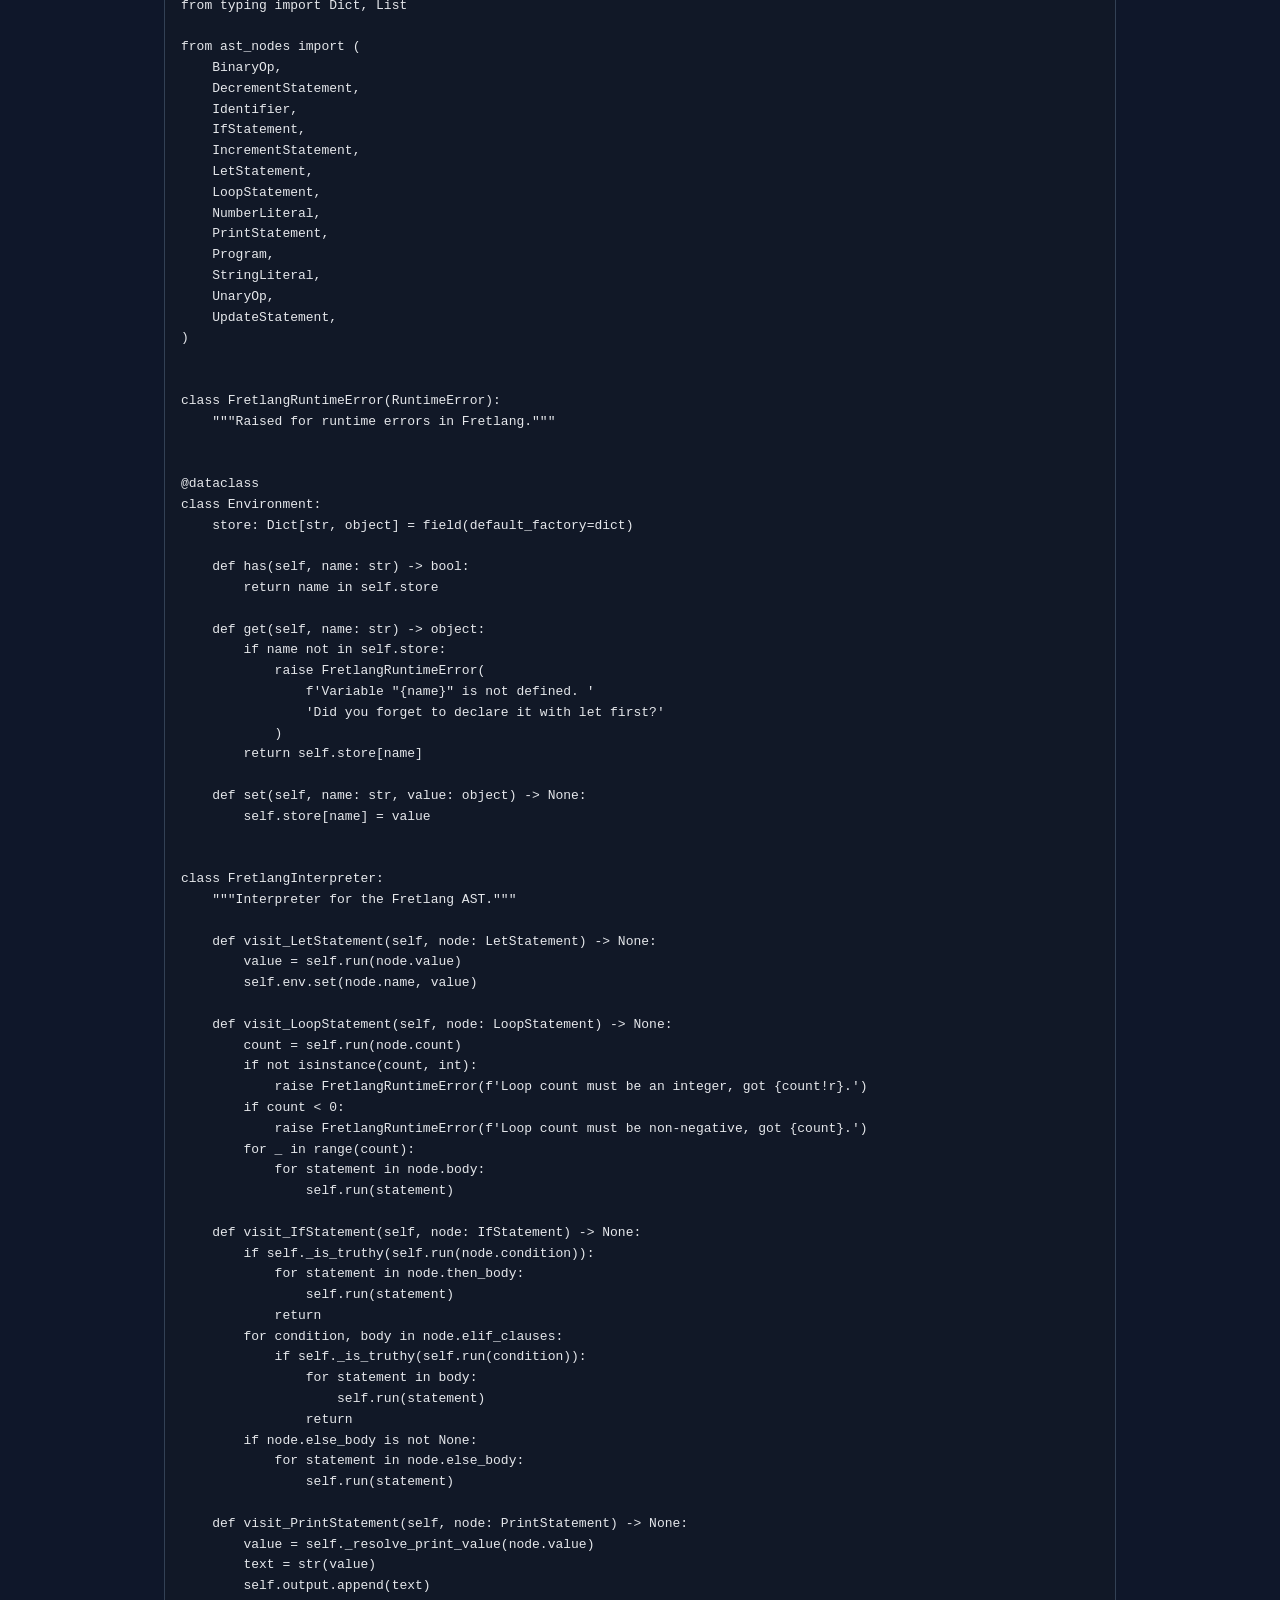
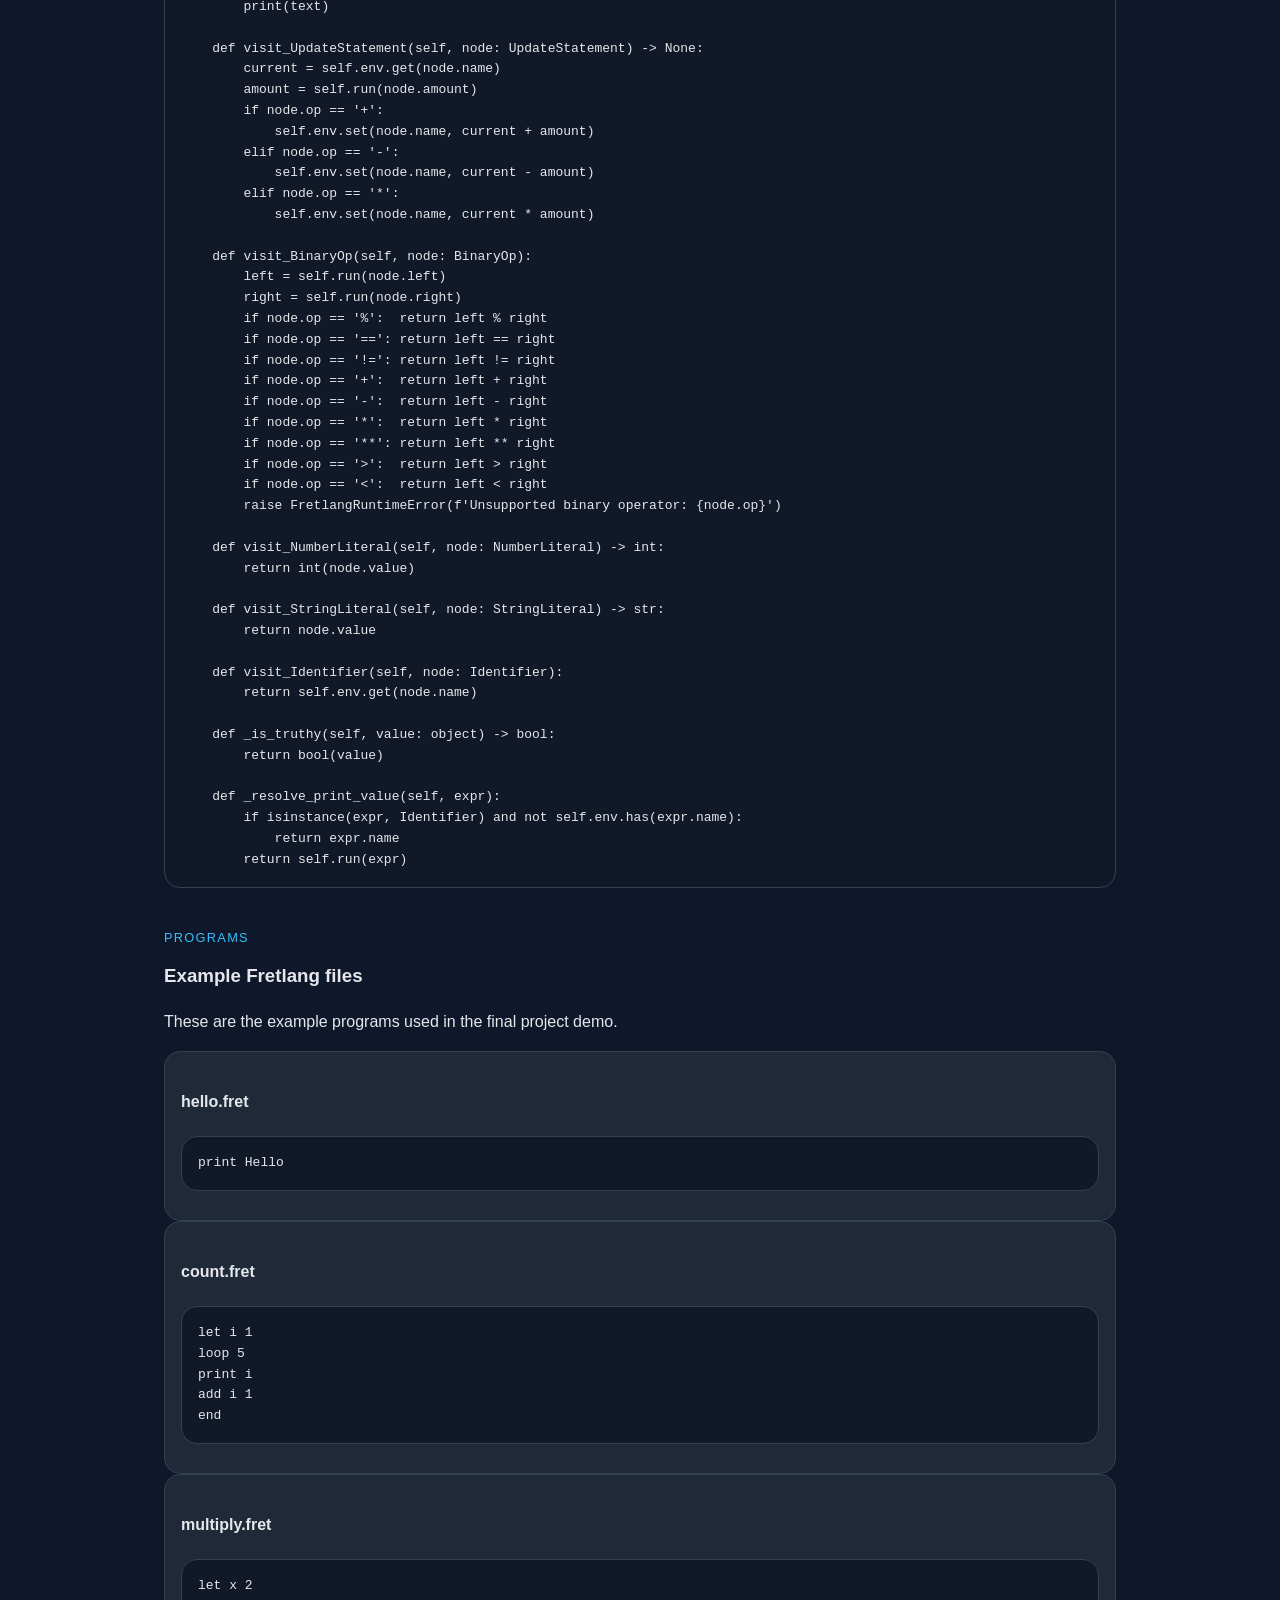
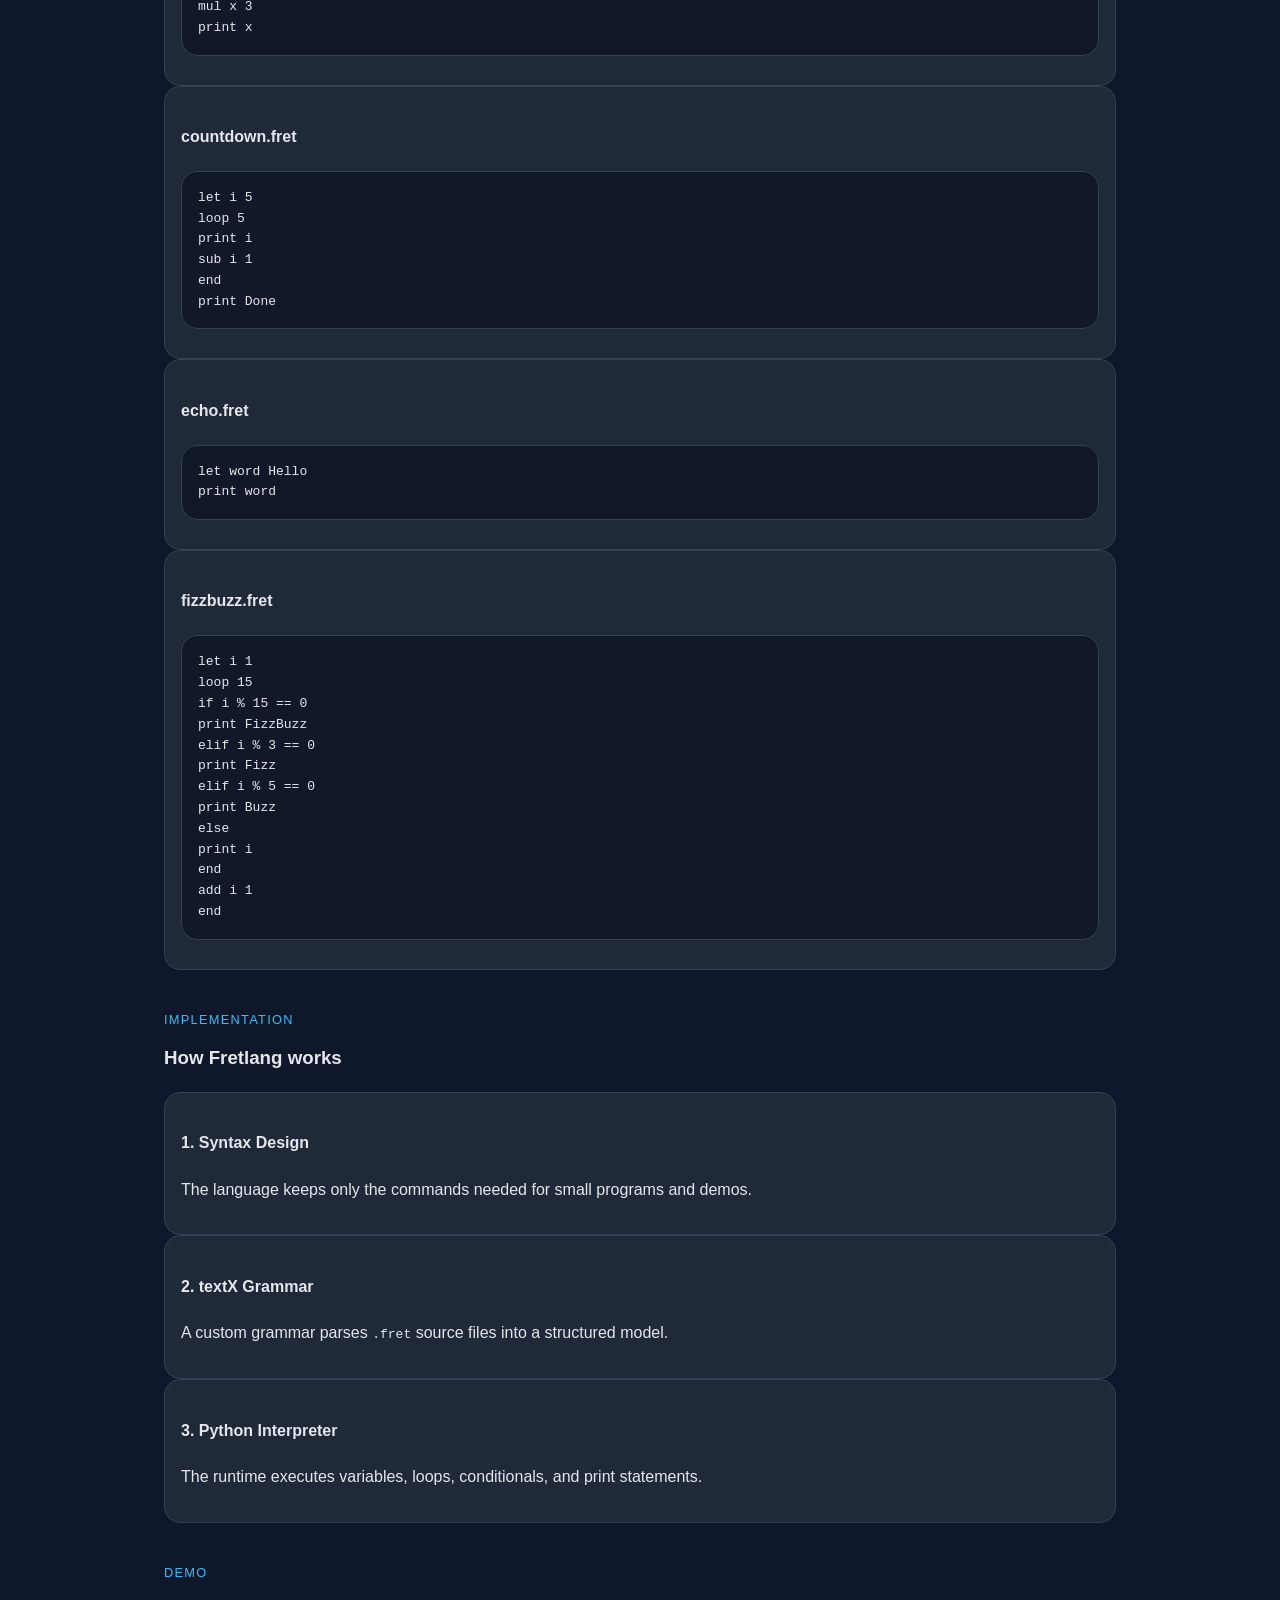
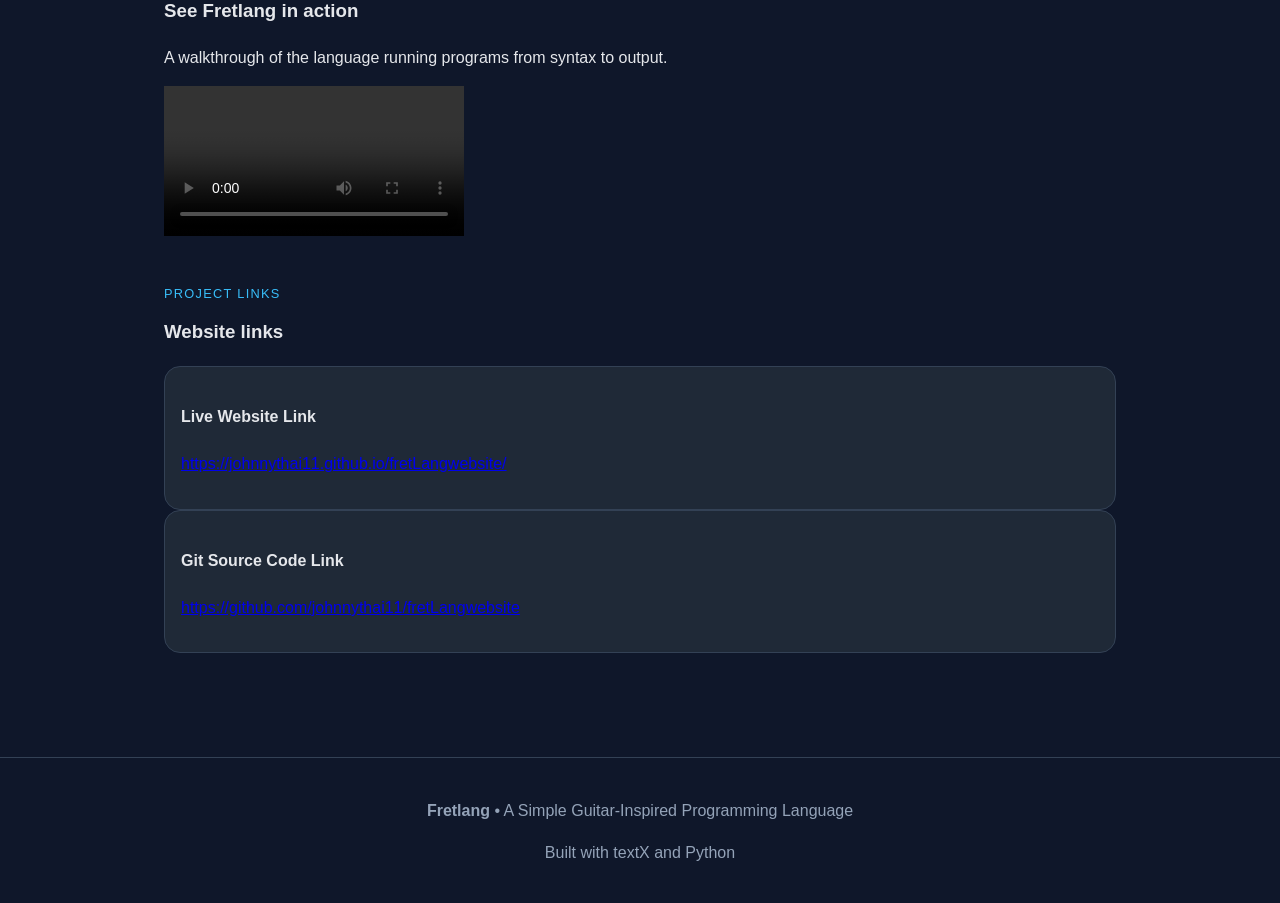
==== commit b5b95bc3: "Enhance index.html with demo section and links Added a demo section with a video and updated links." ====
--- a/index.html
+++ b/index.html
@@ -10,6 +10,8 @@
   <link rel="stylesheet" href="styles.css" />
 </head>
 <body>
+
+  <!-- ── Nav ─────────────────────────────────────────────── -->
   <header class="site-header">
     <div class="container nav">
       <a class="brand" href="#top">
@@ -21,12 +23,15 @@
         <a href="#syntax">Syntax</a>
         <a href="#grammar">Grammar</a>
         <a href="#examples">Examples</a>
+        <a href="#demo">Demo</a>
         <a href="#links">Links</a>
       </nav>
     </div>
   </header>
 
   <main id="top">
+
+    <!-- ── Hero ──────────────────────────────────────────── -->
     <section class="hero">
       <div class="container hero-grid">
         <div class="hero-copy">
@@ -67,6 +72,7 @@
       </div>
     </section>
 
+    <!-- ── About ──────────────────────────────────────────── -->
     <section id="about" class="section">
       <div class="container">
         <div class="section-heading">
@@ -97,11 +103,35 @@
       </div>
     </section>
 
-    <img src="images2/System.png" alt="How it works" class="image">
-    <img src="musicalmapping.png" alt="Musical Mapping" class="image">
-    <img src="images/mapping2.png" alt="Single note Mapping">
-    <img src="images/mapping3.png" alt="Operator Mapping">
-
+    <!-- ── Diagrams / Images ──────────────────────────────── -->
+    <section class="image-section">
+      <div class="container">
+        <div class="section-heading">
+          <p class="eyebrow">Visual Reference</p>
+          <h3>How the system maps together</h3>
+        </div>
+        <div class="image-grid">
+          <figure class="image-frame">
+            <img src="images2/System.png" alt="How it works" />
+            <figcaption>System Overview</figcaption>
+          </figure>
+          <figure class="image-frame">
+            <img src="musicalmapping.png" alt="Musical Mapping" />
+            <figcaption>Musical Mapping</figcaption>
+          </figure>
+          <figure class="image-frame">
+            <img src="images/mapping2.png" alt="Single Note Mapping" />
+            <figcaption>Single Note Mapping</figcaption>
+          </figure>
+          <figure class="image-frame">
+            <img src="images/mapping3.png" alt="Operator Mapping" />
+            <figcaption>Operator Mapping</figcaption>
+          </figure>
+        </div>
+      </div>
+    </section>
+
+    <!-- ── Syntax ─────────────────────────────────────────── -->
     <section id="syntax" class="section alt">
       <div class="container">
         <div class="section-heading">
@@ -115,8 +145,8 @@
             <ul class="nice-list">
               <li><code>let name value</code></li>
               <li><code>print value</code></li>
-              <li><code>loop number</code> ... <code>end</code></li>
-              <li><code>if condition</code> ... <code>end</code></li>
+              <li><code>loop number</code> … <code>end</code></li>
+              <li><code>if condition</code> … <code>end</code></li>
               <li><code>elif condition</code></li>
               <li><code>else</code></li>
               <li><code>add name number</code></li>
@@ -140,6 +170,7 @@
       </div>
     </section>
 
+    <!-- ── Grammar ────────────────────────────────────────── -->
     <section id="grammar" class="section">
       <div class="container">
         <div class="section-heading">
@@ -176,15 +207,15 @@
       </div>
     </section>
 
-    <section id="interpreter" class="section">
+    <!-- ── Interpreter ────────────────────────────────────── -->
+    <section id="interpreter" class="section alt">
       <div class="container">
         <div class="section-heading">
           <p class="eyebrow">Interpreter</p>
           <h3>Interpreter for Fretlang</h3>
         </div>
 
-<pre class="code-block">
-from __future__ import annotations
+<pre class="code-block">from __future__ import annotations
 
 from dataclasses import dataclass, field
 from typing import Dict, List
@@ -230,33 +261,7 @@
 
 
 class FretlangInterpreter:
-    """Interpreter for the Fretlang AST.
-
-    Design note:
-    The original guitar mapping does not define quote characters for string literals,
-    but FizzBuzz still needs words like Fizz, Buzz, and FizzBuzz. To make the language
-    playable on guitar, PrintStatement treats an undefined bare identifier as a raw word.
-    That means:
-
-        print i          -> prints the value of variable i, if it exists
-        print Fizz       -> prints the literal word "Fizz" if no variable exists
-    """
-
-    def __init__(self) -> None:
-        self.env = Environment()
-        self.output: List[str] = []
-
-    def run(self, node):
-        method_name = f'visit_{type(node).__name__}'
-        method = getattr(self, method_name, None)
-        if method is None:
-            raise FretlangRuntimeError(f'No interpreter handler for {type(node).__name__}')
-        return method(node)
-
-    def visit_Program(self, node: Program) -> List[str]:
-        for statement in node.statements:
-            self.run(statement)
-        return self.output
+    """Interpreter for the Fretlang AST."""
 
     def visit_LetStatement(self, node: LetStatement) -> None:
         value = self.run(node.value)
@@ -266,7 +271,7 @@
         count = self.run(node.count)
         if not isinstance(count, int):
             raise FretlangRuntimeError(f'Loop count must be an integer, got {count!r}.')
-        if count < 0:
+        if count &lt; 0:
             raise FretlangRuntimeError(f'Loop count must be non-negative, got {count}.')
         for _ in range(count):
             for statement in node.body:
@@ -277,13 +282,11 @@
             for statement in node.then_body:
                 self.run(statement)
             return
-
         for condition, body in node.elif_clauses:
             if self._is_truthy(self.run(condition)):
                 for statement in body:
                     self.run(statement)
                 return
-
         if node.else_body is not None:
             for statement in node.else_body:
                 self.run(statement)
@@ -294,71 +297,29 @@
         self.output.append(text)
         print(text)
 
-    def visit_IncrementStatement(self, node: IncrementStatement) -> None:
-        current = self.env.get(node.name)
-        if not isinstance(current, int):
-            raise FretlangRuntimeError(
-                f'Cannot increment non-integer variable "{node.name}" with value {current!r}.'
-            )
-        self.env.set(node.name, current + 1)
-
-    def visit_DecrementStatement(self, node: DecrementStatement) -> None:
-        current = self.env.get(node.name)
-        if not isinstance(current, int):
-            raise FretlangRuntimeError(
-                f'Cannot decrement non-integer variable "{node.name}" with value {current!r}.'
-            )
-        self.env.set(node.name, current - 1)
-
     def visit_UpdateStatement(self, node: UpdateStatement) -> None:
-        """Handle  add name amount / sub name amount / mul name amount."""
         current = self.env.get(node.name)
         amount = self.run(node.amount)
-        if not isinstance(current, (int, float)):
-            raise FretlangRuntimeError(
-                f'Cannot update non-numeric variable "{node.name}" with value {current!r}.'
-            )
         if node.op == '+':
             self.env.set(node.name, current + amount)
         elif node.op == '-':
             self.env.set(node.name, current - amount)
         elif node.op == '*':
             self.env.set(node.name, current * amount)
-        else:
-            raise FretlangRuntimeError(f'Unknown update operator: {node.op!r}')
 
     def visit_BinaryOp(self, node: BinaryOp):
         left = self.run(node.left)
         right = self.run(node.right)
-
-        if node.op == '%':
-            return left % right
-        if node.op == '==':
-            return left == right
-        if node.op == '!=':
-            return left != right
-        if node.op == '+':
-            return left + right
-        if node.op == '-':
-            return left - right
-        if node.op == '*':
-            return left * right
-        if node.op == '**':
-            return left ** right
-        if node.op == '>':
-            return left > right
-        if node.op == '<':
-            return left < right
-        if node.op == '&&':
-            return self._is_truthy(left) and self._is_truthy(right)
-
+        if node.op == '%':  return left % right
+        if node.op == '==': return left == right
+        if node.op == '!=': return left != right
+        if node.op == '+':  return left + right
+        if node.op == '-':  return left - right
+        if node.op == '*':  return left * right
+        if node.op == '**': return left ** right
+        if node.op == '>':  return left > right
+        if node.op == '&lt;':  return left &lt; right
         raise FretlangRuntimeError(f'Unsupported binary operator: {node.op}')
-
-    def visit_UnaryOp(self, node: UnaryOp):
-        value = self.run(node.operand)
-        if node.op == '!':
-            return not self._is_truthy(value)
-        raise FretlangRuntimeError(f'Unsupported unary operator: {node.op}')
 
     def visit_NumberLiteral(self, node: NumberLiteral) -> int:
         return int(node.value)
@@ -375,12 +336,12 @@
     def _resolve_print_value(self, expr):
         if isinstance(expr, Identifier) and not self.env.has(expr.name):
             return expr.name
-        return self.run(expr)
-
-      </div>
-    </section>    
-
-    <section id="examples" class="section alt">
+        return self.run(expr)</pre>
+      </div>
+    </section>
+
+    <!-- ── Examples ───────────────────────────────────────── -->
+    <section id="examples" class="section">
       <div class="container">
         <div class="section-heading">
           <p class="eyebrow">Programs</p>
@@ -391,7 +352,7 @@
         <div class="cards three">
           <article class="card">
             <h4>hello.fret</h4>
-<pre class="mini-code">print Hello</pre>
+            <pre class="mini-code">print Hello</pre>
           </article>
 
           <article class="card">
@@ -446,7 +407,8 @@
       </div>
     </section>
 
-    <section class="section">
+    <!-- ── Implementation ─────────────────────────────────── -->
+    <section class="section alt">
       <div class="container">
         <div class="section-heading">
           <p class="eyebrow">Implementation</p>
@@ -470,25 +432,48 @@
       </div>
     </section>
 
+    <!-- ── Demo Video ──────────────────────────────────────── -->
+    <section id="demo" class="demo-section section">
+      <div class="container">
+        <div class="section-heading">
+          <p class="eyebrow">Demo</p>
+          <h3>See Fretlang in action</h3>
+          <p>A walkthrough of the language running programs from syntax to output.</p>
+        </div>
+        <div class="demo-video-wrapper">
+          <video controls preload="metadata">
+            <source src="Untitled_design.mp4" type="video/mp4" />
+            Your browser does not support the video tag.
+          </video>
+        </div>
+      </div>
+    </section>
+
+    <!-- ── Links ──────────────────────────────────────────── -->
     <section id="links" class="section alt">
       <div class="container">
         <div class="section-heading">
-          <p class="eyebrow"></p>
-          <h3>website links</h3>
+          <p class="eyebrow">Project Links</p>
+          <h3>Website links</h3>
         </div>
 
         <div class="cards two">
           <article class="card">
             <h4>Live Website Link</h4>
-            <p><a class="button secondary full" href="#">https://johnnythai11.github.io/fretLangwebsite/</a></p>
+            <p><a class="button secondary full" href="https://johnnythai11.github.io/fretLangwebsite/" target="_blank" rel="noopener">
+              https://johnnythai11.github.io/fretLangwebsite/
+            </a></p>
           </article>
           <article class="card">
             <h4>Git Source Code Link</h4>
-            <p><a class="button secondary full" href="#">https://github.com/johnnythai11/fretLangwebsite</a></p>
-          </article>
-        </div>
-      </div>
-    </section>
+            <p><a class="button secondary full" href="https://github.com/johnnythai11/fretLangwebsite" target="_blank" rel="noopener">
+              https://github.com/johnnythai11/fretLangwebsite
+            </a></p>
+          </article>
+        </div>
+      </div>
+    </section>
+
   </main>
 
   <footer class="site-footer">
@@ -497,5 +482,7 @@
       <p>Built with textX and Python</p>
     </div>
   </footer>
+
+  <script src="script.js"></script>
 </body>
 </html>
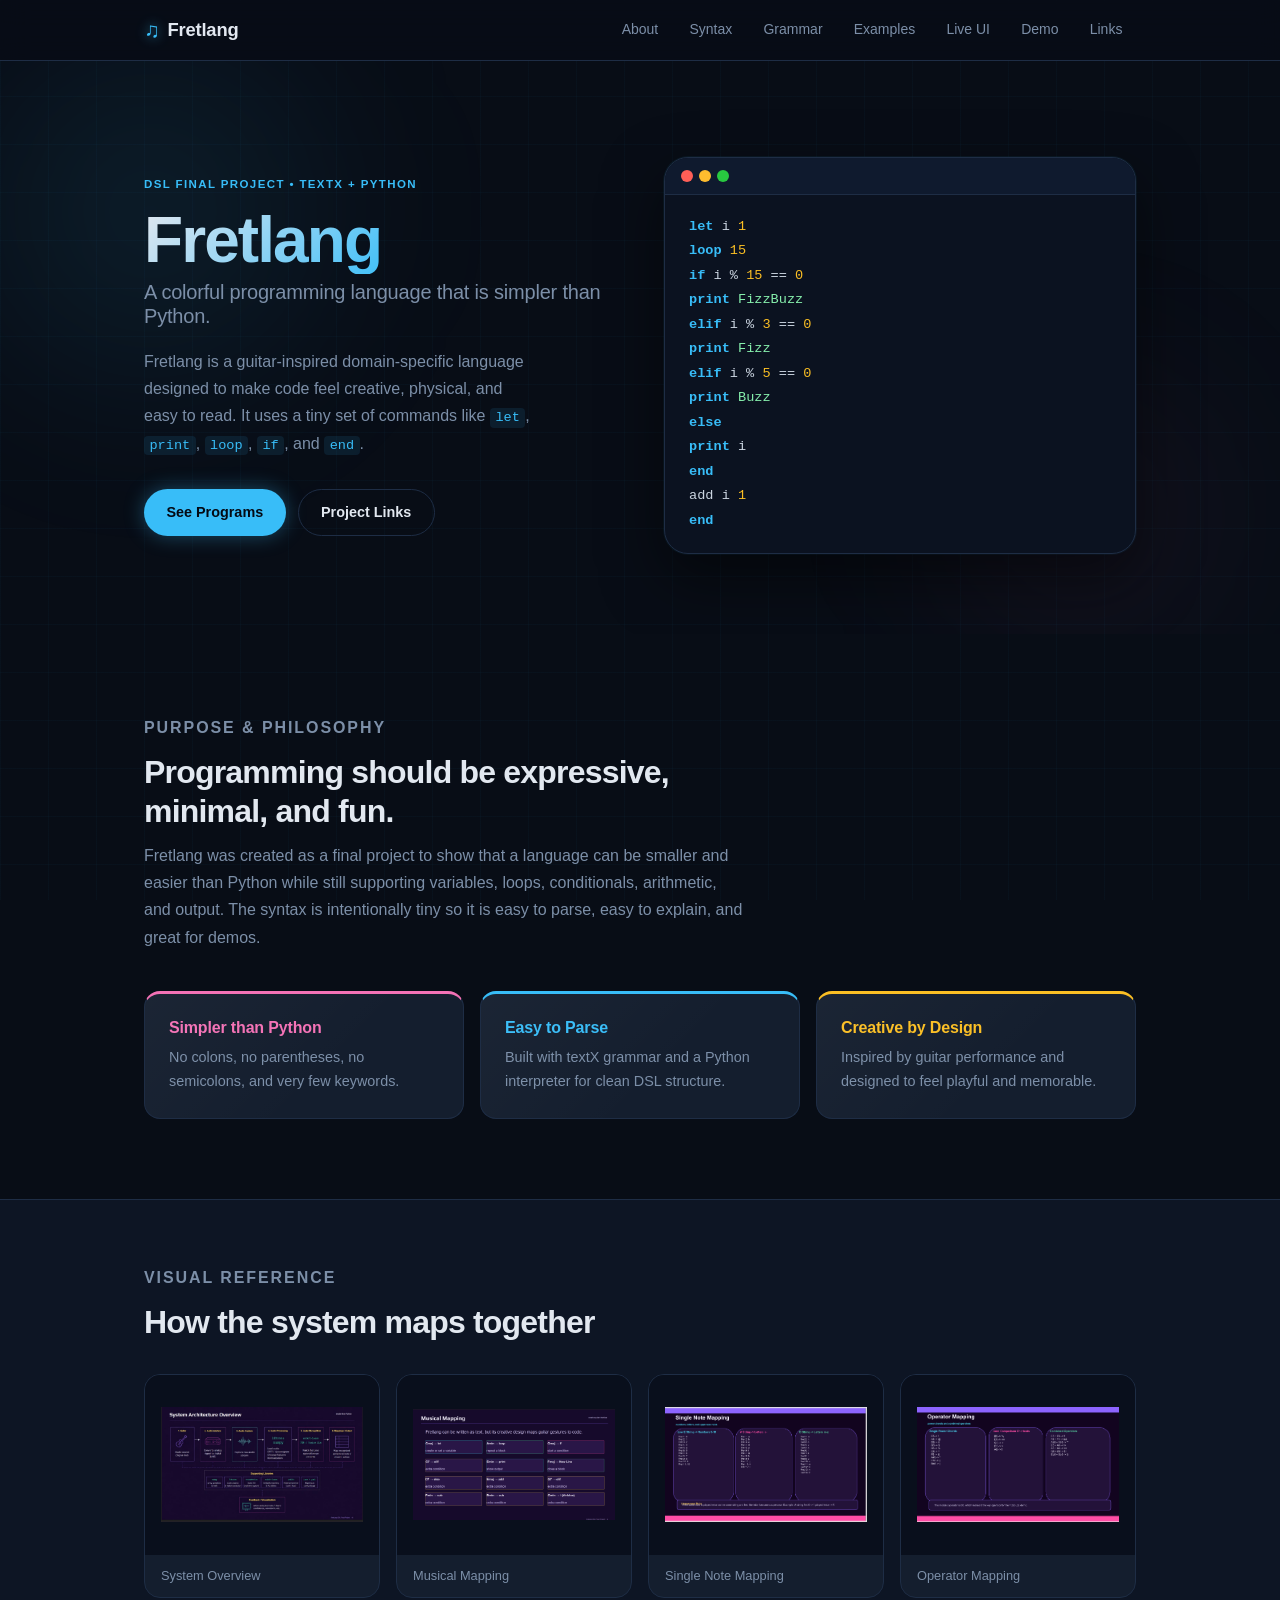
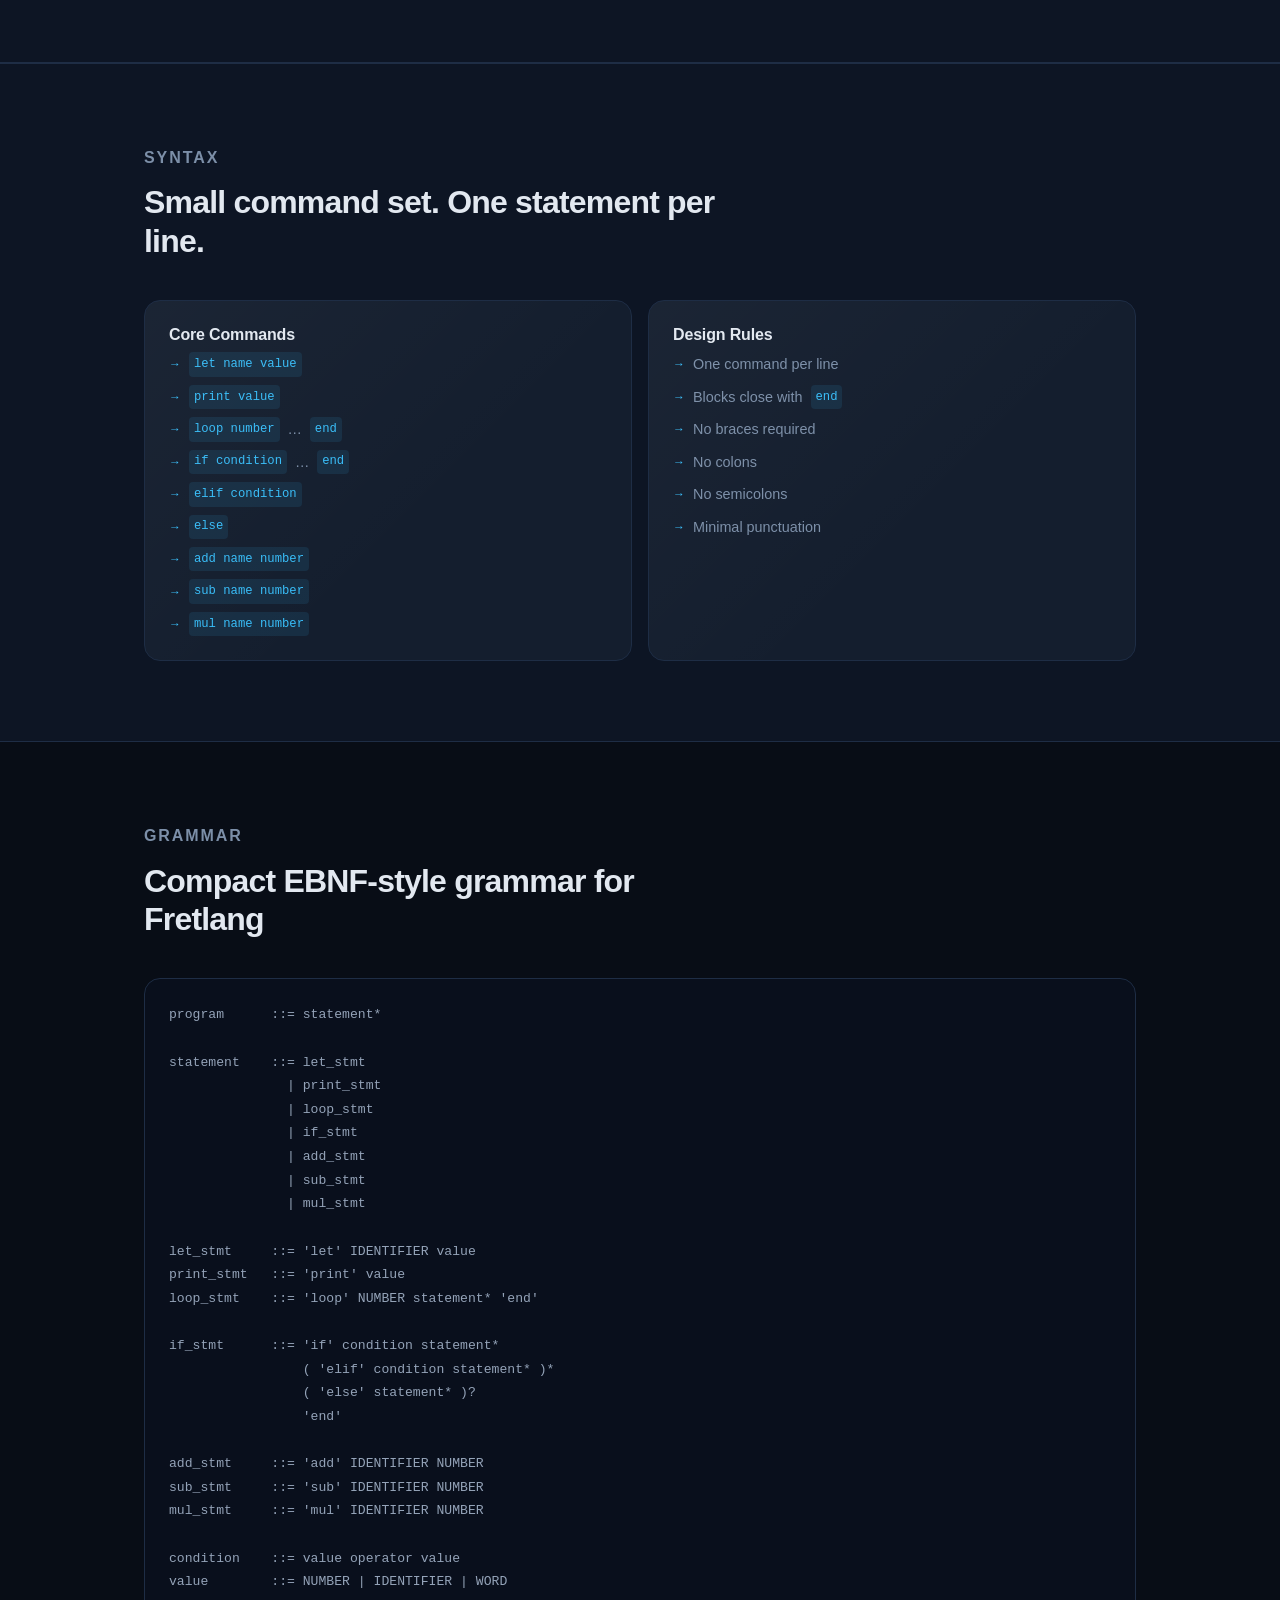
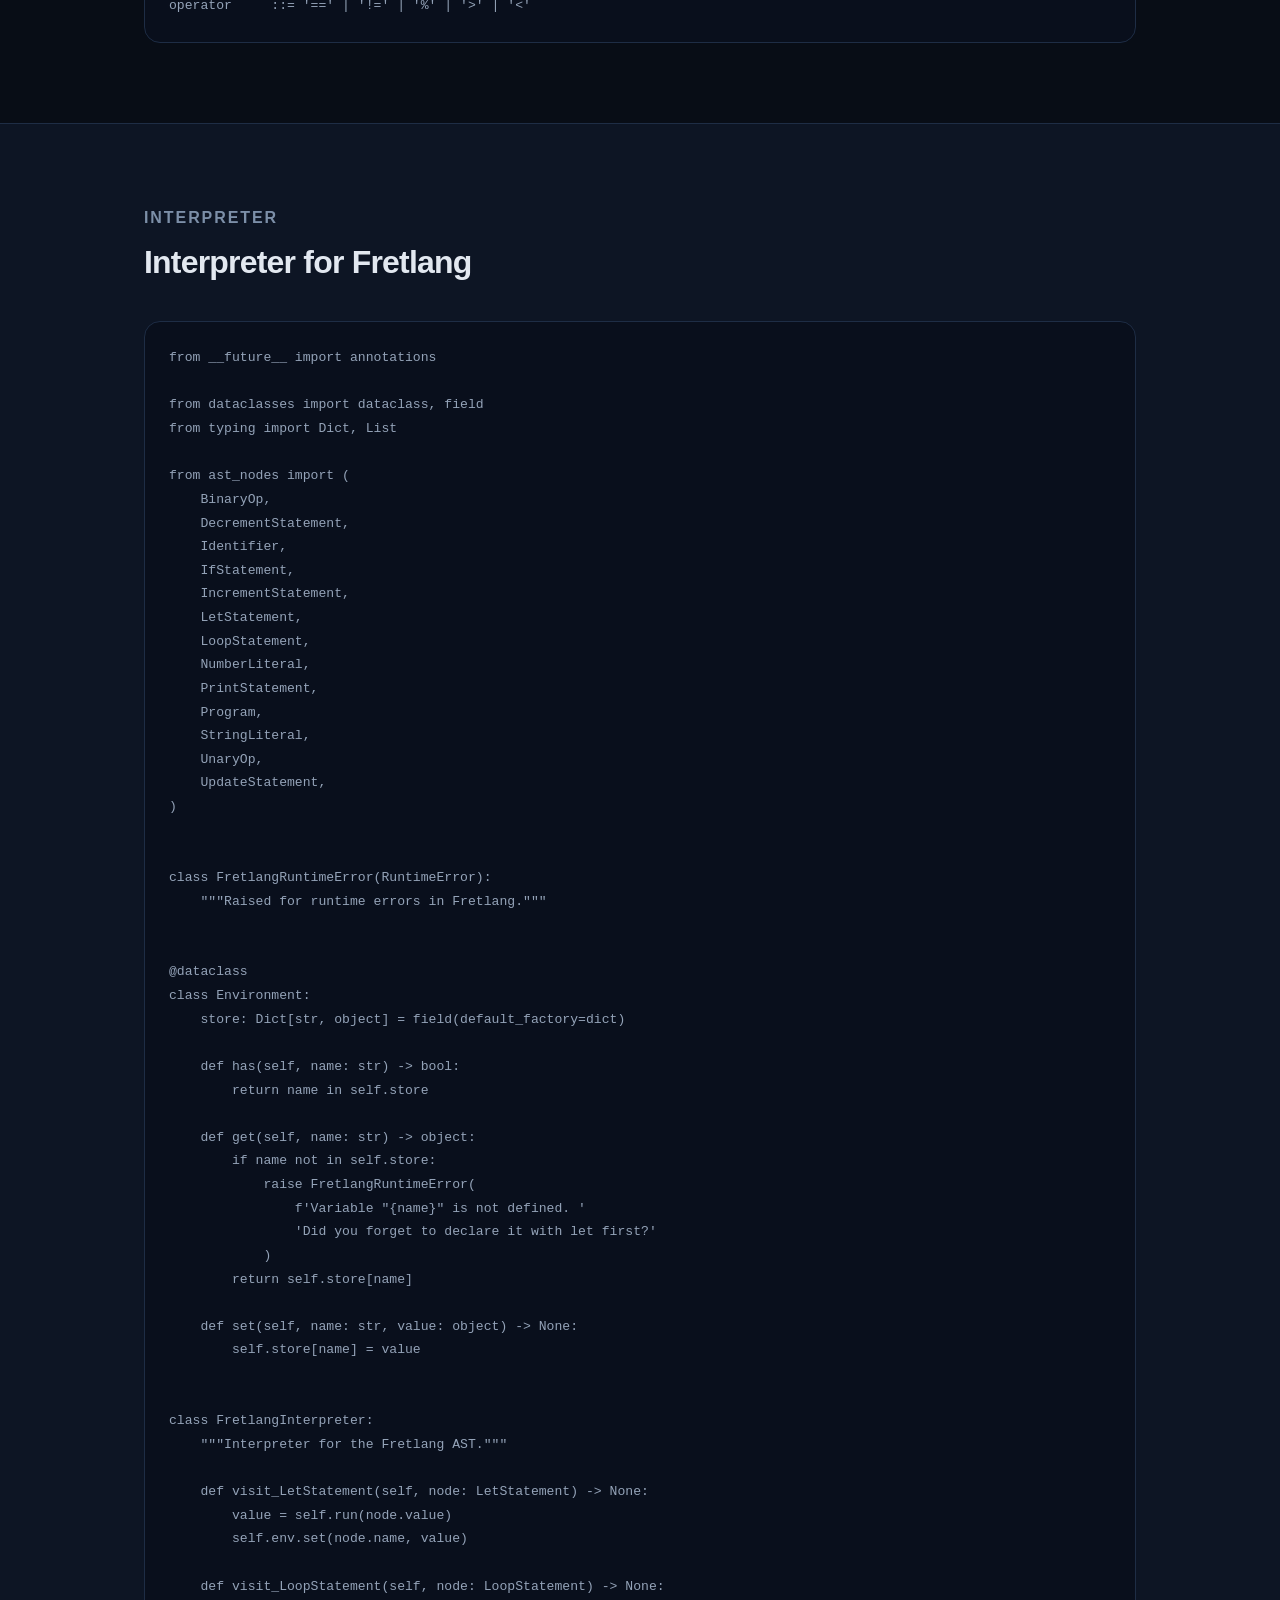
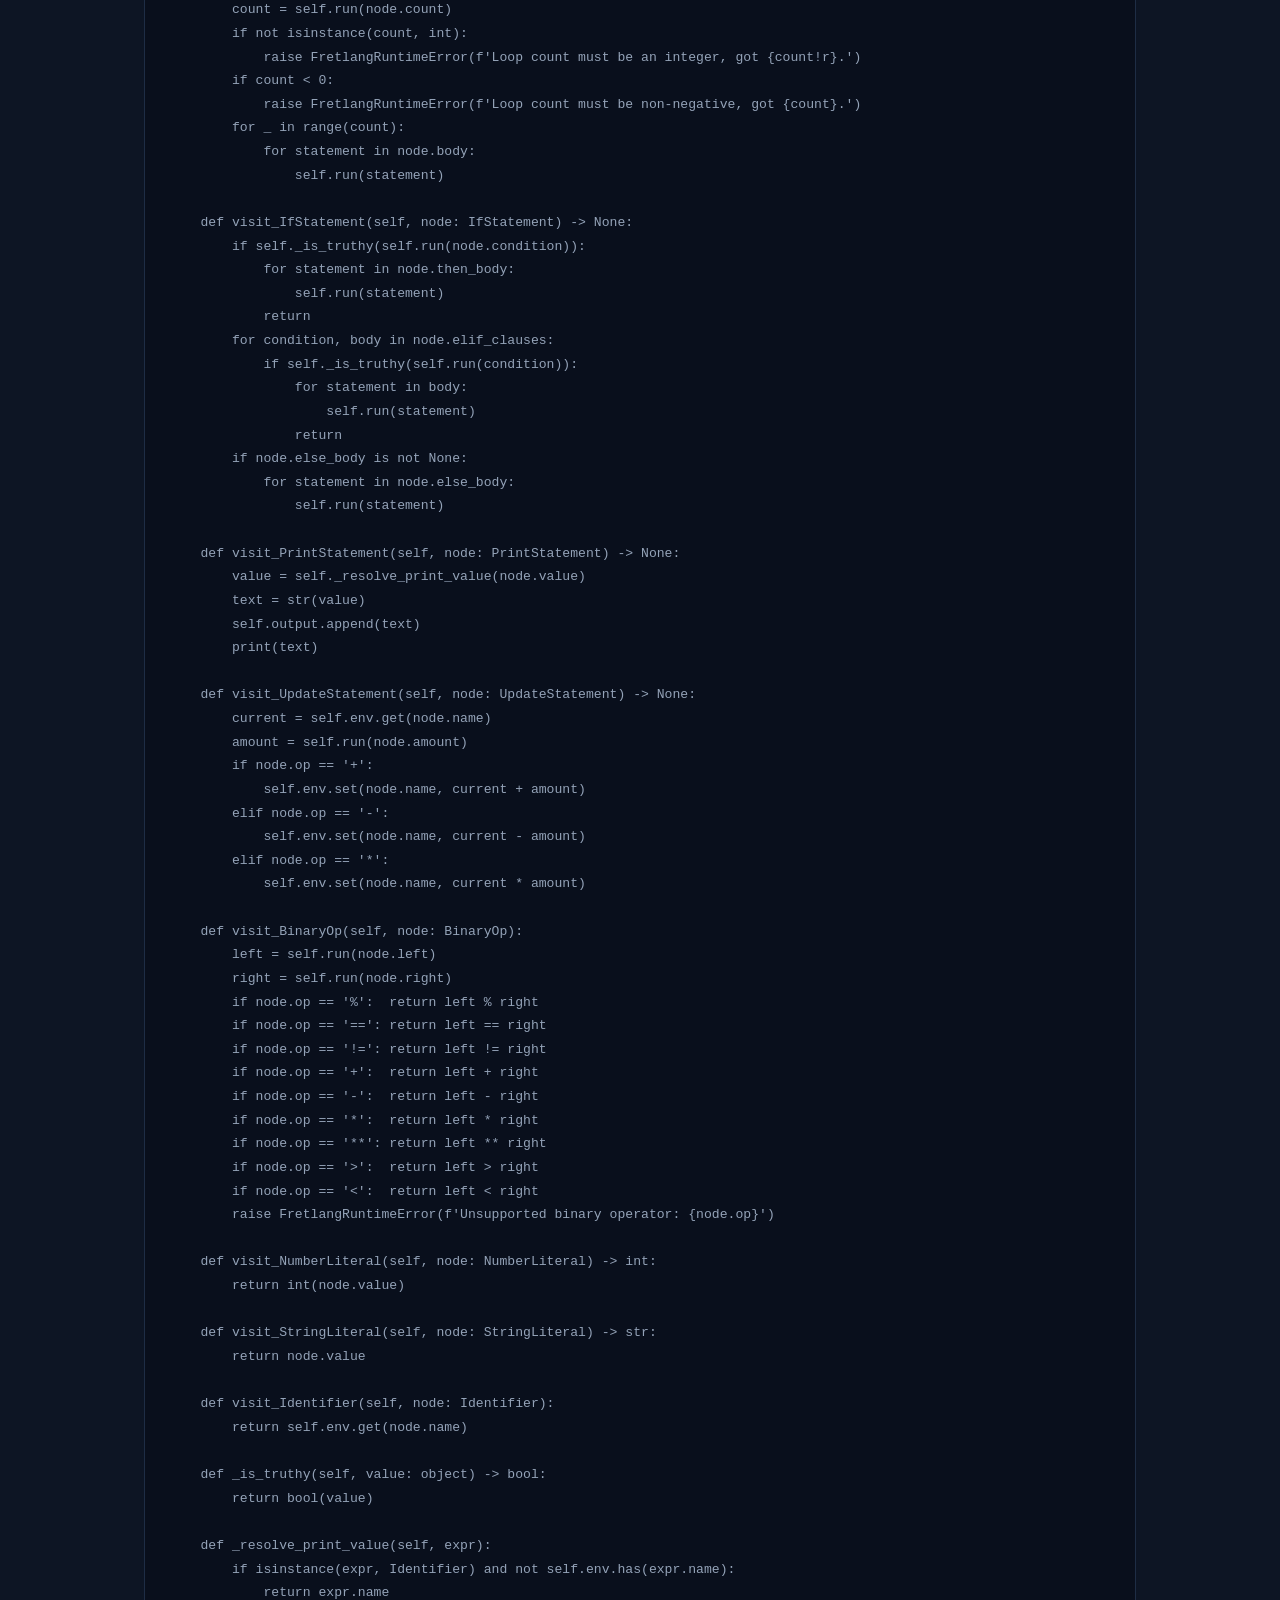
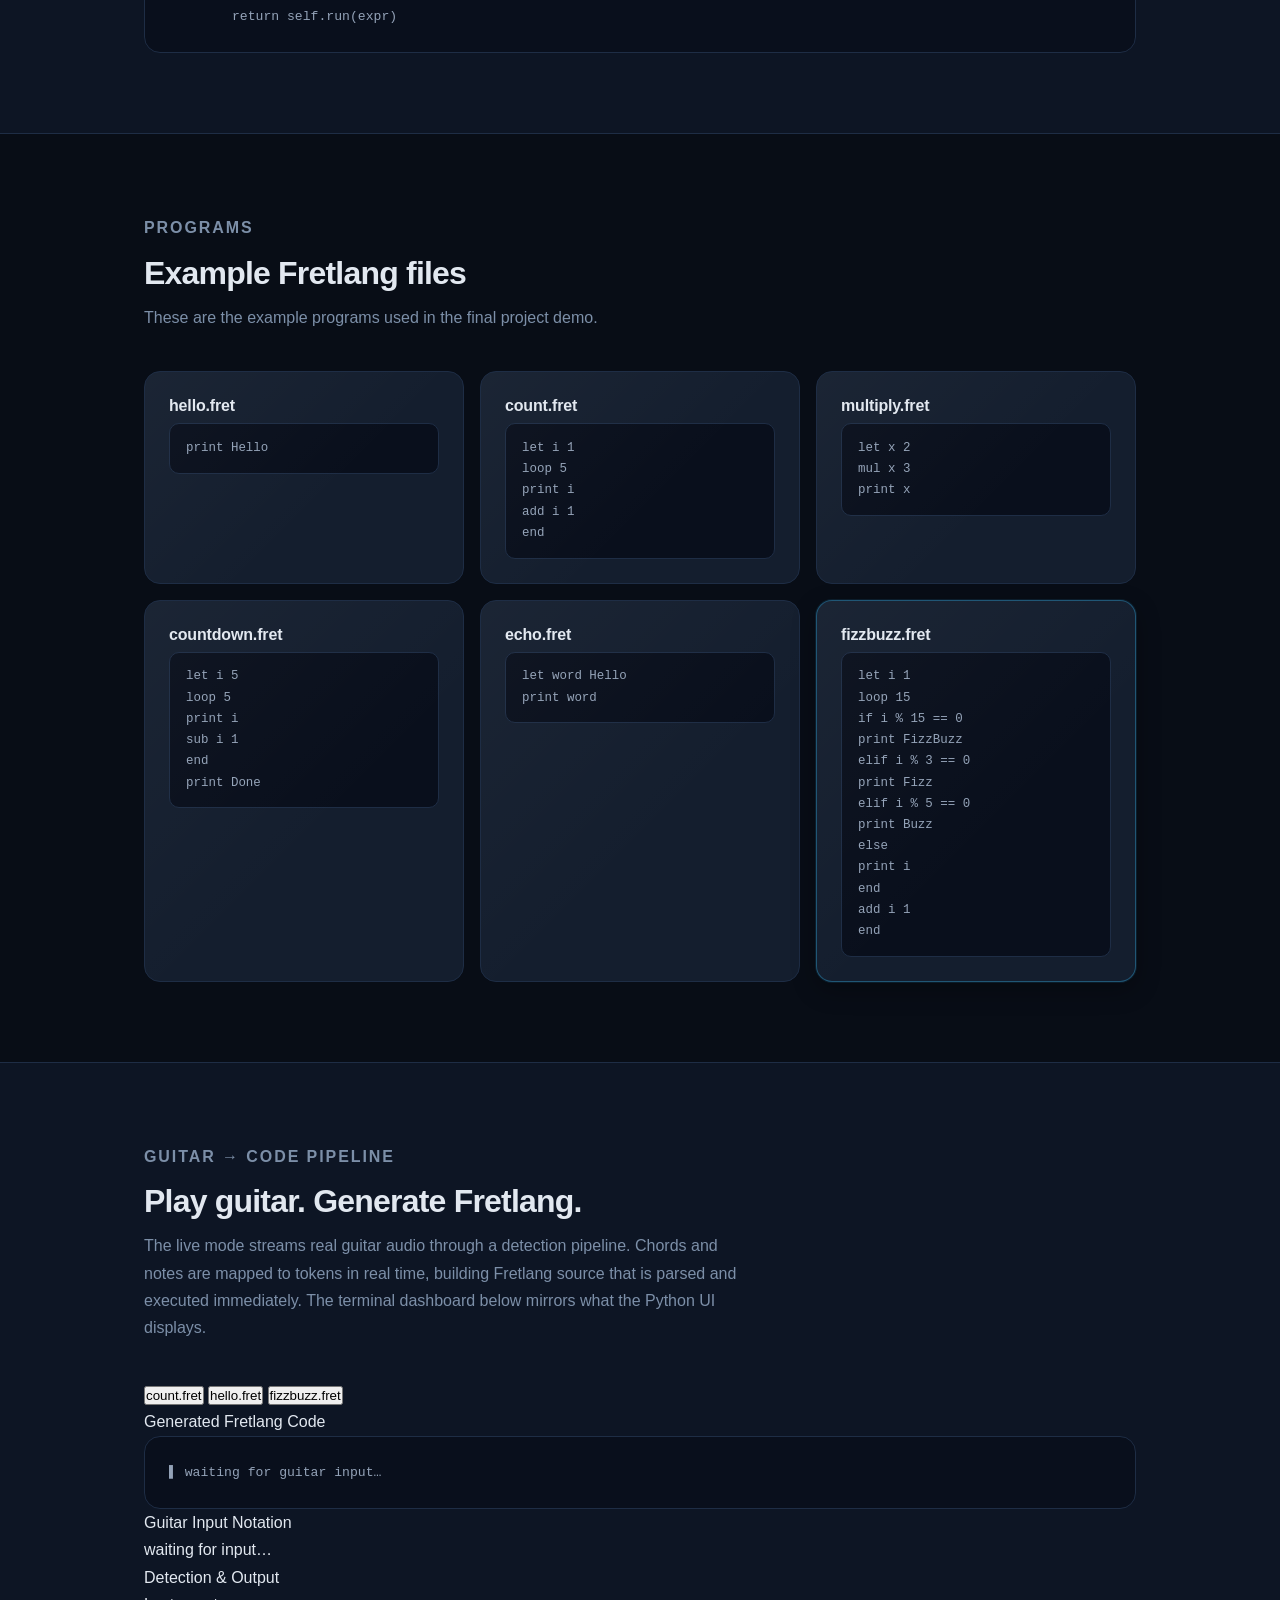
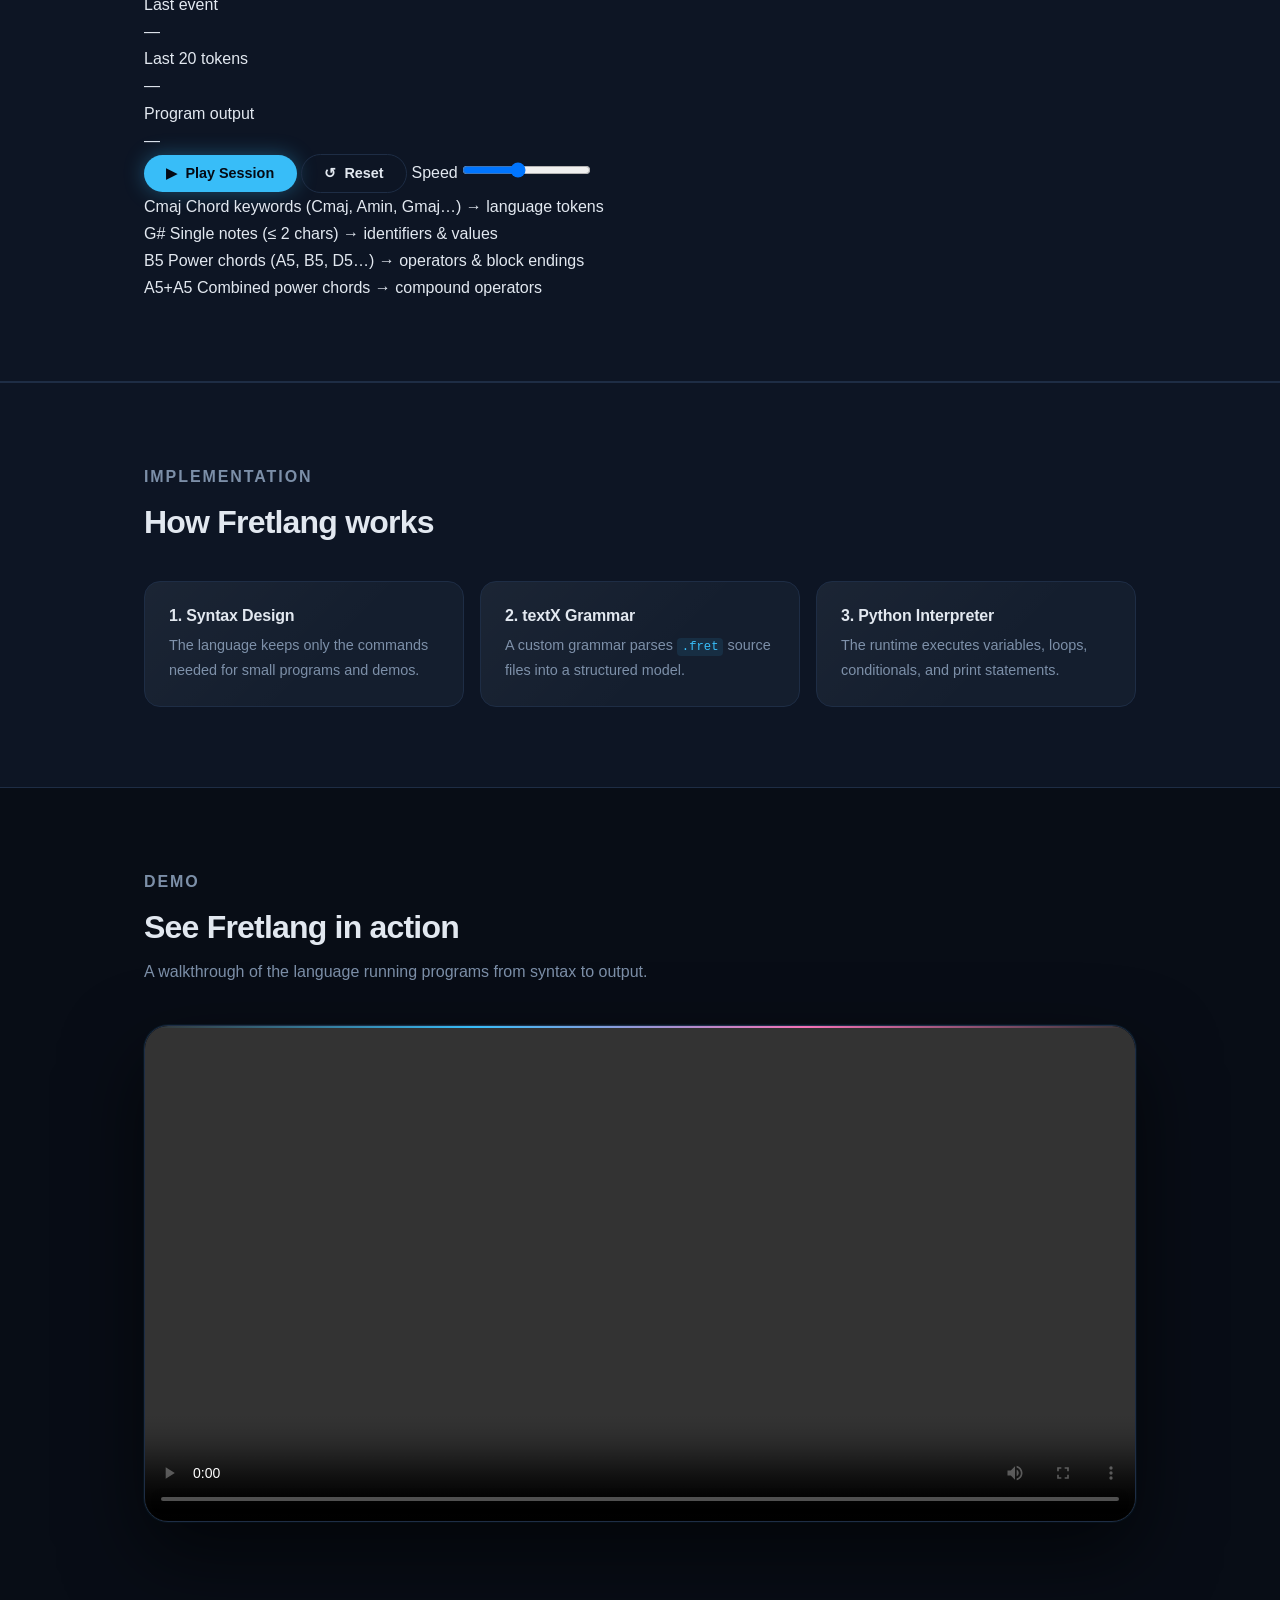
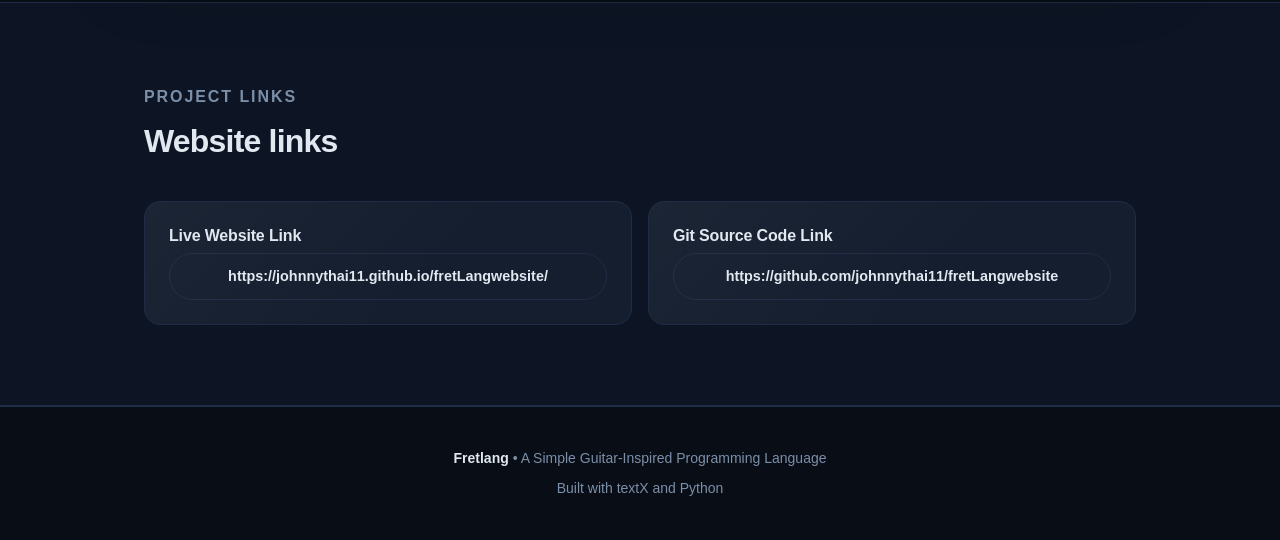
==== commit eeef2a5f: "Implement Live UI section for guitar input Add Live UI section with interactive dashboard for guitar" ====
--- a/index.html
+++ b/index.html
@@ -23,6 +23,7 @@
         <a href="#syntax">Syntax</a>
         <a href="#grammar">Grammar</a>
         <a href="#examples">Examples</a>
+        <a href="#live-ui">Live UI</a>
         <a href="#demo">Demo</a>
         <a href="#links">Links</a>
       </nav>
@@ -407,6 +408,112 @@
       </div>
     </section>
 
+    <!-- ── Live UI ────────────────────────────────────────── -->
+    <section id="live-ui" class="section alt">
+      <div class="container">
+        <div class="section-heading">
+          <p class="eyebrow">Guitar → Code Pipeline</p>
+          <h3>Play guitar. Generate Fretlang.</h3>
+          <p>
+            The live mode streams real guitar audio through a detection pipeline. Chords and notes are
+            mapped to tokens in real time, building Fretlang source that is parsed and executed
+            immediately. The terminal dashboard below mirrors what the Python UI displays.
+          </p>
+        </div>
+
+        <!-- Session picker -->
+        <div class="ui-tabs">
+          <button class="ui-tab active" data-session="count">count.fret</button>
+          <button class="ui-tab" data-session="hello">hello.fret</button>
+          <button class="ui-tab" data-session="fizzbuzz">fizzbuzz.fret</button>
+        </div>
+
+        <!-- Rich terminal dashboard (mirrors build_live_layout from ui.py) -->
+        <div class="rich-dashboard">
+
+          <!-- Left column: code panel + notation panel -->
+          <div class="dash-left">
+            <div class="dash-panel dash-cyan">
+              <div class="dash-panel-bar dash-bar-cyan">
+                <span class="dash-dots"><span></span><span></span><span></span></span>
+                <span class="dash-panel-title">Generated Fretlang Code</span>
+              </div>
+              <div class="dash-panel-body">
+                <pre id="dash-code" class="dash-code"><span class="dash-waiting">▌ waiting for guitar input…</span></pre>
+              </div>
+            </div>
+
+            <div class="dash-panel dash-magenta">
+              <div class="dash-panel-bar dash-bar-magenta">
+                <span class="dash-dots"><span></span><span></span><span></span></span>
+                <span class="dash-panel-title">Guitar Input Notation</span>
+              </div>
+              <div class="dash-panel-body">
+                <div id="dash-notation" class="dash-notation">
+                  <span class="dash-waiting">waiting for input…</span>
+                </div>
+              </div>
+            </div>
+          </div>
+
+          <!-- Right column: Detection & Output -->
+          <div class="dash-right">
+            <div class="dash-panel dash-yellow" style="height:100%">
+              <div class="dash-panel-bar dash-bar-yellow">
+                <span class="dash-dots"><span></span><span></span><span></span></span>
+                <span class="dash-panel-title">Detection &amp; Output</span>
+              </div>
+              <div class="dash-panel-body">
+                <div class="dash-detection">
+                  <p class="det-label">Last event</p>
+                  <p id="dash-last-event" class="det-value dash-waiting">—</p>
+
+                  <p class="det-label">Last 20 tokens</p>
+                  <p id="dash-tokens" class="det-value token-stream dash-waiting">—</p>
+
+                  <p class="det-label">Program output</p>
+                  <div id="dash-output" class="det-output">
+                    <span class="dash-waiting">—</span>
+                  </div>
+                </div>
+              </div>
+            </div>
+          </div>
+        </div><!-- .rich-dashboard -->
+
+        <!-- Playback controls -->
+        <div class="ui-controls">
+          <button class="button primary" id="dash-play">▶&nbsp; Play Session</button>
+          <button class="button secondary" id="dash-reset">↺&nbsp; Reset</button>
+          <label class="speed-label">
+            Speed
+            <input type="range" id="dash-speed" min="150" max="1100" value="550" step="50">
+          </label>
+        </div>
+
+        <!-- Chord / note color legend (from _label_style in ui.py) -->
+        <div class="chord-legend">
+          <div class="legend-item">
+            <span class="notechip chord-name">Cmaj</span>
+            <span class="legend-text">Chord keywords (Cmaj, Amin, Gmaj…) → language tokens</span>
+          </div>
+          <div class="legend-item">
+            <span class="notechip note-name">G#</span>
+            <span class="legend-text">Single notes (≤ 2 chars) → identifiers &amp; values</span>
+          </div>
+          <div class="legend-item">
+            <span class="notechip power-chord">B5</span>
+            <span class="legend-text">Power chords (A5, B5, D5…) → operators &amp; block endings</span>
+          </div>
+          <div class="legend-item">
+            <span class="notechip power-chord">A5+A5</span>
+            <span class="legend-text">Combined power chords → compound operators</span>
+          </div>
+        </div>
+
+      </div>
+    </section>
+
     <!-- ── Implementation ─────────────────────────────────── -->
     <section class="section alt">
       <div class="container">
@@ -484,5 +591,275 @@
   </footer>
 
   <script src="script.js"></script>
-</body>
+  <script>
+  /* ── Live Dashboard — mirrors build_live_layout / build_notation_lines from ui.py ── */
+  (function () {
+
+    /* chip type is derived exactly like _label_style() in ui.py:
+       - value in POWER_CHORD_NAMES or contains '+' → "power"
+       - value.length <= 2                          → "note"
+       - else                                       → "chord"                      */
+    const POWER = new Set(['E5','A5','B5','D5','G5']);
+    function chipType(label) {
+      if (POWER.has(label) || label.includes('+')) return 'power';
+      if (label.length <= 2) return 'note';
+      return 'chord';
+    }
+
+    /* Each frame is a complete UI snapshot identical to what
+       pipeline_thread() + build_live_layout() would emit.          */
+    const SESSIONS = {
+
+      /* ── count.fret ─────────────────────────────────────────── */
+      count: { title: 'count.fret', frames: [
+        { event:'—', notationLines:[], code:'', tokens:[], output:[] },
+        { event:'🎸 chord: Cmaj',
+          notationLines:[[{l:'Cmaj'}]],
+          code:'let', tokens:['let'], output:[] },
+        { event:'🎵 note: G#',
+          notationLines:[[{l:'Cmaj'},{l:'G#'}]],
+          code:'let i', tokens:['let','i'], output:[] },
+        { event:'🎵 note: C',
+          notationLines:[[{l:'Cmaj'},{l:'G#'},{l:'C'}]],
+          code:'let i 1', tokens:['let','i','1'], output:[] },
+        { event:'↵ ENTER',
+          notationLines:[[{l:'Cmaj'},{l:'G#'},{l:'C'}],[]],
+          code:'let i 1', tokens:['let','i','1'], output:[] },
+        { event:'🎸 chord: Amin',
+          notationLines:[[{l:'Cmaj'},{l:'G#'},{l:'C'}],[{l:'Amin'}]],
+          code:'let i 1\nloop', tokens:['let','i','1','loop'], output:[] },
+        { event:'🎵 note: G',
+          notationLines:[[{l:'Cmaj'},{l:'G#'},{l:'C'}],[{l:'Amin'},{l:'G'}]],
+          code:'let i 1\nloop 5', tokens:['let','i','1','loop','5'], output:[] },
+        { event:'↵ ENTER',
+          notationLines:[[{l:'Cmaj'},{l:'G#'},{l:'C'}],[{l:'Amin'},{l:'G'}],[]],
+          code:'let i 1\nloop 5', tokens:['let','i','1','loop','5'], output:[] },
+        { event:'🎸 chord: Gmaj',
+          notationLines:[[{l:'Cmaj'},{l:'G#'},{l:'C'}],[{l:'Amin'},{l:'G'}],[{l:'Gmaj'}]],
+          code:'let i 1\nloop 5\nprint', tokens:['let','i','1','loop','5','print'], output:[] },
+        { event:'🎵 note: G#',
+          notationLines:[[{l:'Cmaj'},{l:'G#'},{l:'C'}],[{l:'Amin'},{l:'G'}],[{l:'Gmaj'},{l:'G#'}]],
+          code:'let i 1\nloop 5\nprint i', tokens:['let','i','1','loop','5','print','i'], output:[] },
+        { event:'↵ ENTER',
+          notationLines:[[{l:'Cmaj'},{l:'G#'},{l:'C'}],[{l:'Amin'},{l:'G'}],[{l:'Gmaj'},{l:'G#'}],[]],
+          code:'let i 1\nloop 5\nprint i', tokens:['let','i','1','loop','5','print','i'], output:[] },
+        { event:'✨ power chord: D5',
+          notationLines:[[{l:'Cmaj'},{l:'G#'},{l:'C'}],[{l:'Amin'},{l:'G'}],[{l:'Gmaj'},{l:'G#'}],[{l:'D5'}]],
+          code:'let i 1\nloop 5\nprint i\nadd', tokens:['let','i','1','loop','5','print','i','add'], output:[] },
+        { event:'🎵 note: G#',
+          notationLines:[[{l:'Cmaj'},{l:'G#'},{l:'C'}],[{l:'Amin'},{l:'G'}],[{l:'Gmaj'},{l:'G#'}],[{l:'D5'},{l:'G#'}]],
+          code:'let i 1\nloop 5\nprint i\nadd i', tokens:['let','i','1','loop','5','print','i','add','i'], output:[] },
+        { event:'🎵 note: C',
+          notationLines:[[{l:'Cmaj'},{l:'G#'},{l:'C'}],[{l:'Amin'},{l:'G'}],[{l:'Gmaj'},{l:'G#'}],[{l:'D5'},{l:'G#'},{l:'C'}]],
+          code:'let i 1\nloop 5\nprint i\nadd i 1', tokens:['let','i','1','loop','5','print','i','add','i','1'], output:[] },
+        { event:'↵ ENTER',
+          notationLines:[[{l:'Cmaj'},{l:'G#'},{l:'C'}],[{l:'Amin'},{l:'G'}],[{l:'Gmaj'},{l:'G#'}],[{l:'D5'},{l:'G#'},{l:'C'}],[]],
+          code:'let i 1\nloop 5\nprint i\nadd i 1', tokens:['let','i','1','loop','5','print','i','add','i','1'], output:[] },
+        { event:'✨ power chord: B5',
+          notationLines:[[{l:'Cmaj'},{l:'G#'},{l:'C'}],[{l:'Amin'},{l:'G'}],[{l:'Gmaj'},{l:'G#'}],[{l:'D5'},{l:'G#'},{l:'C'}],[{l:'B5'}]],
+          code:'let i 1\nloop 5\nprint i\nadd i 1\nend', tokens:['let','i','1','loop','5','print','i','add','i','1','end'], output:[] },
+        { event:'↵ ENTER — program complete',
+          notationLines:[[{l:'Cmaj'},{l:'G#'},{l:'C'}],[{l:'Amin'},{l:'G'}],[{l:'Gmaj'},{l:'G#'}],[{l:'D5'},{l:'G#'},{l:'C'}],[{l:'B5'}]],
+          code:'let i 1\nloop 5\nprint i\nadd i 1\nend', tokens:['let','i','1','loop','5','print','i','add','i','1','end'],
+          output:['1','2','3','4','5'] },
+      ]},
+
+      /* ── hello.fret ──────────────────────────────────────────── */
+      hello: { title: 'hello.fret', frames: [
+        { event:'—', notationLines:[], code:'', tokens:[], output:[] },
+        { event:'🎸 chord: Gmaj',
+          notationLines:[[{l:'Gmaj'}]],
+          code:'print', tokens:['print'], output:[] },
+        { event:'🎵 note: E',
+          notationLines:[[{l:'Gmaj'},{l:'E'}]],
+          code:'print Hello', tokens:['print','Hello'], output:[] },
+        { event:'↵ ENTER — program complete',
+          notationLines:[[{l:'Gmaj'},{l:'E'}]],
+          code:'print Hello', tokens:['print','Hello'],
+          output:['Hello'] },
+      ]},
+
+      /* ── fizzbuzz.fret (abbreviated — first branch shown) ────── */
+      fizzbuzz: { title: 'fizzbuzz.fret', frames: [
+        { event:'—', notationLines:[], code:'', tokens:[], output:[] },
+        { event:'🎸 chord: Cmaj',
+          notationLines:[[{l:'Cmaj'}]],
+          code:'let', tokens:['let'], output:[] },
+        { event:'🎵 note: G#  →  F',
+          notationLines:[[{l:'Cmaj'},{l:'G#'},{l:'F'}]],
+          code:'let i 1', tokens:['let','i','1'], output:[] },
+        { event:'↵ ENTER',
+          notationLines:[[{l:'Cmaj'},{l:'G#'},{l:'F'}],[]],
+          code:'let i 1', tokens:['let','i','1'], output:[] },
+        { event:'🎸 chord: Amin',
+          notationLines:[[{l:'Cmaj'},{l:'G#'},{l:'F'}],[{l:'Amin'}]],
+          code:'let i 1\nloop', tokens:['let','i','1','loop'], output:[] },
+        { event:'✨ combined: A5+A5  →  15',
+          notationLines:[[{l:'Cmaj'},{l:'G#'},{l:'F'}],[{l:'Amin'},{l:'A5+A5'}]],
+          code:'let i 1\nloop 15', tokens:['let','i','1','loop','15'], output:[] },
+        { event:'↵ ENTER',
+          notationLines:[[{l:'Cmaj'},{l:'G#'},{l:'F'}],[{l:'Amin'},{l:'A5+A5'}],[]],
+          code:'let i 1\nloop 15', tokens:['let','i','1','loop','15'], output:[] },
+        { event:'🎸 chord: Emin',
+          notationLines:[[{l:'Cmaj'},{l:'G#'},{l:'F'}],[{l:'Amin'},{l:'A5+A5'}],[{l:'Emin'}]],
+          code:'let i 1\nloop 15\nif', tokens:['let','i','1','loop','15','if'], output:[] },
+        { event:'🎵 note: G#  ✨ B5  ✨ A5+A5  →  i % 15 == 0',
+          notationLines:[[{l:'Cmaj'},{l:'G#'},{l:'F'}],[{l:'Amin'},{l:'A5+A5'}],[{l:'Emin'},{l:'G#'},{l:'B5'},{l:'A5+A5'},{l:'F'}]],
+          code:'let i 1\nloop 15\nif i % 15 == 0', tokens:['let','i','1','loop','15','if','i','%','15','==','0'], output:[] },
+        { event:'↵ ENTER',
+          notationLines:[[{l:'Cmaj'},{l:'G#'},{l:'F'}],[{l:'Amin'},{l:'A5+A5'}],[{l:'Emin'},{l:'G#'},{l:'B5'},{l:'A5+A5'},{l:'F'}],[]],
+          code:'let i 1\nloop 15\nif i % 15 == 0', tokens:['let','i','1','loop','15','if','i','%','15','==','0'], output:[] },
+        { event:'🎸 chord: Gmaj  +  🎵 note: E',
+          notationLines:[[{l:'Cmaj'},{l:'G#'},{l:'F'}],[{l:'Amin'},{l:'A5+A5'}],[{l:'Emin'},{l:'G#'},{l:'B5'},{l:'A5+A5'},{l:'F'}],[{l:'Gmaj'},{l:'E'}]],
+          code:'let i 1\nloop 15\nif i % 15 == 0\nprint FizzBuzz',
+          tokens:['let','i','1','loop','15','if','i','%','15','==','0','print','FizzBuzz'], output:[] },
+        { event:'↵ ENTER',
+          notationLines:[[{l:'Cmaj'},{l:'G#'},{l:'F'}],[{l:'Amin'},{l:'A5+A5'}],[{l:'Emin'},{l:'G#'},{l:'B5'},{l:'A5+A5'},{l:'F'}],[{l:'Gmaj'},{l:'E'}],[]],
+          code:'let i 1\nloop 15\nif i % 15 == 0\nprint FizzBuzz',
+          tokens:['let','i','1','loop','15','if','i','%','15','==','0','print','FizzBuzz'], output:[] },
+        { event:'✨ power chord: B5  (end if block)',
+          notationLines:[[{l:'Cmaj'},{l:'G#'},{l:'F'}],[{l:'Amin'},{l:'A5+A5'}],[{l:'Emin'},{l:'G#'},{l:'B5'},{l:'A5+A5'},{l:'F'}],[{l:'Gmaj'},{l:'E'}],[{l:'B5'}]],
+          code:'let i 1\nloop 15\nif i % 15 == 0\nprint FizzBuzz\nend',
+          tokens:['...','if','i','%','15','==','0','print','FizzBuzz','end'], output:[] },
+        { event:'↵ ENTER',
+          notationLines:[[{l:'Cmaj'},{l:'G#'},{l:'F'}],[{l:'Amin'},{l:'A5+A5'}],[{l:'Emin'},{l:'G#'},{l:'B5'},{l:'A5+A5'},{l:'F'}],[{l:'Gmaj'},{l:'E'}],[{l:'B5'}],[]],
+          code:'let i 1\nloop 15\nif i % 15 == 0\nprint FizzBuzz\nend',
+          tokens:['...','if','i','%','15','==','0','print','FizzBuzz','end'], output:[] },
+        { event:'✨ power chord: D5  (add i 1)  +  ✨ B5  (end loop)',
+          notationLines:[[{l:'Cmaj'},{l:'G#'},{l:'F'}],[{l:'Amin'},{l:'A5+A5'}],[{l:'Emin'},{l:'G#'},{l:'B5'},{l:'A5+A5'},{l:'F'}],[{l:'Gmaj'},{l:'E'}],[{l:'B5'}],[{l:'D5'},{l:'G#'},{l:'F'}],[{l:'B5'}]],
+          code:'let i 1\nloop 15\nif i % 15 == 0\nprint FizzBuzz\nend\nadd i 1\nend',
+          tokens:['...','print','FizzBuzz','end','add','i','1','end'],
+          output:['1','2','3','Fizz','4','Buzz','Fizz','7','8','Fizz','Buzz','11','Fizz','13','14'] },
+      ]},
+    };
+
+    /* ── DOM refs ── */
+    const elCode      = document.getElementById('dash-code');
+    const elNotation  = document.getElementById('dash-notation');
+    const elEvent     = document.getElementById('dash-last-event');
+    const elTokens    = document.getElementById('dash-tokens');
+    const elOutput    = document.getElementById('dash-output');
+    const btnPlay     = document.getElementById('dash-play');
+    const btnReset    = document.getElementById('dash-reset');
+    const speedSlider = document.getElementById('dash-speed');
+    const uiTabs      = document.querySelectorAll('.ui-tab');
+
+    let currentSession = 'count';
+    let frameIndex = 0;
+    let timer = null;
+    let playing = false;
+
+    /* ── Render a single frame ── */
+    function renderFrame(frame) {
+      /* code panel — syntax highlight kw / num / str */
+      if (!frame.code) {
+        elCode.innerHTML = '<span class="dash-waiting">▌ waiting for guitar input…</span>';
+      } else {
+        const hl = frame.code
+          .replace(/\b(let|loop|if|elif|else|end|print|add|sub|mul)\b/g,
+                   '<span class="kw">$1</span>')
+          .replace(/\b(\d+)\b/g, '<span class="num">$1</span>')
+          .replace(/(FizzBuzz|Fizz|Buzz|Hello|Done|word)/g,
+                   '<span class="str">$1</span>');
+        elCode.innerHTML = hl + '<span class="cursor-blink">▌</span>';
+      }
+
+      /* notation panel — lines of colored chips */
+      if (!frame.notationLines || frame.notationLines.length === 0) {
+        elNotation.innerHTML = '<span class="dash-waiting">waiting for input…</span>';
+      } else {
+        elNotation.innerHTML = frame.notationLines.map(line => {
+          if (!line.length) return '<div class="notation-line notation-empty">↵</div>';
+          const chips = line.map(({l}) => {
+            const t = chipType(l);
+            return `<span class="notechip ${t === 'power' ? 'power-chord' : t === 'note' ? 'note-name' : 'chord-name'}">${l}</span>`;
+          }).join('');
+          return `<div class="notation-line">${chips}</div>`;
+        }).join('');
+      }
+
+      /* last event */
+      if (frame.event === '—') {
+        elEvent.className = 'det-value dash-waiting';
+        elEvent.textContent = '—';
+      } else {
+        elEvent.className = 'det-value';
+        elEvent.textContent = frame.event;
+      }
+
+      /* token stream */
+      if (!frame.tokens || !frame.tokens.length) {
+        elTokens.className = 'det-value token-stream dash-waiting';
+        elTokens.textContent = '—';
+      } else {
+        elTokens.className = 'det-value token-stream';
+        elTokens.textContent = frame.tokens.join('  ');
+      }
+
+      /* output */
+      if (!frame.output || !frame.output.length) {
+        elOutput.innerHTML = '<span class="dash-waiting">—</span>';
+      } else {
+        elOutput.innerHTML = frame.output.map(l =>
+          `<span class="output-line">${l}</span>`).join('');
+      }
+    }
+
+    function reset() {
+      clearInterval(timer);
+      playing = false;
+      btnPlay.textContent = '▶\u00a0 Play Session';
+      frameIndex = 0;
+      renderFrame(SESSIONS[currentSession].frames[0]);
+    }
+
+    function step() {
+      const frames = SESSIONS[currentSession].frames;
+      if (frameIndex >= frames.length - 1) {
+        clearInterval(timer);
+        playing = false;
+        btnPlay.textContent = '▶\u00a0 Play Session';
+        return;
+      }
+      frameIndex++;
+      renderFrame(frames[frameIndex]);
+    }
+
+    btnPlay.addEventListener('click', () => {
+      if (playing) {
+        clearInterval(timer);
+        playing = false;
+        btnPlay.textContent = '▶\u00a0 Play Session';
+      } else {
+        if (frameIndex >= SESSIONS[currentSession].frames.length - 1) frameIndex = 0;
+        playing = true;
+        btnPlay.textContent = '⏸\u00a0 Pause';
+        const delay = 1300 - parseInt(speedSlider.value, 10);
+        timer = setInterval(step, Math.max(150, delay));
+      }
+    });
+
+    btnReset.addEventListener('click', reset);
+
+    speedSlider.addEventListener('input', () => {
+      if (playing) {
+        clearInterval(timer);
+        const delay = 1300 - parseInt(speedSlider.value, 10);
+        timer = setInterval(step, Math.max(150, delay));
+      }
+    });
+
+    uiTabs.forEach(tab => {
+      tab.addEventListener('click', () => {
+        uiTabs.forEach(t => t.classList.remove('active'));
+        tab.classList.add('active');
+        currentSession = tab.dataset.session;
+        reset();
+      });
+    });
+
+    /* initialise */
+    reset();
+  })();
+  </script>
 </html>
--- a/styles.css
+++ b/styles.css
@@ -1,148 +1,571 @@
+/* ─── Design Tokens ─────────────────────────────────────── */
 :root {
-  --bg: #0f172a;
-  --panel: #111827;
-  --card: #1f2937;
-  --text: #e5e7eb;
-  --muted: #94a3b8;
-  --accent: #38bdf8;
-}
-
-* {
-  box-sizing: border-box;
-}
-
-.image{
-  height: 100px
-  width: 80px
-}
+  --bg:         #080d16;
+  --bg-alt:     #0d1524;
+  --panel:      #111827;
+  --card:       #141e2e;
+  --card-border:#1e2d45;
+  --text:       #e2e8f0;
+  --muted:      #7c8fa8;
+  --accent:     #38bdf8;
+  --accent-glow:rgba(56,189,248,0.18);
+  --pink:       #f472b6;
+  --gold:       #fbbf24;
+  --green:      #34d399;
+
+  --radius-sm:  10px;
+  --radius-md:  16px;
+  --radius-lg:  24px;
+
+  --font-body:  'Space Grotesk', sans-serif;
+  --font-mono:  'JetBrains Mono', monospace;
+}
+
+/* ─── Reset ─────────────────────────────────────────────── */
+*, *::before, *::after { box-sizing: border-box; margin: 0; padding: 0; }
+
+html { scroll-behavior: smooth; }
 
 body {
-  margin: 0;
-  font-family: Arial, Helvetica, sans-serif;
+  font-family: var(--font-body);
   background: var(--bg);
   color: var(--text);
-  line-height: 1.6;
-}
-
+  line-height: 1.7;
+  overflow-x: hidden;
+}
+
+/* subtle grid texture */
+body::before {
+  content: '';
+  position: fixed;
+  inset: 0;
+  background-image:
+    linear-gradient(rgba(56,189,248,0.03) 1px, transparent 1px),
+    linear-gradient(90deg, rgba(56,189,248,0.03) 1px, transparent 1px);
+  background-size: 48px 48px;
+  pointer-events: none;
+  z-index: 0;
+}
+
+/* ─── Layout helpers ─────────────────────────────────────── */
+.container {
+  max-width: 1040px;
+  margin: 0 auto;
+  padding: 0 1.5rem;
+  position: relative;
+  z-index: 1;
+}
+
+/* ─── Nav ────────────────────────────────────────────────── */
+.site-header {
+  position: sticky;
+  top: 0;
+  z-index: 100;
+  background: rgba(8,13,22,0.82);
+  backdrop-filter: blur(14px);
+  border-bottom: 1px solid var(--card-border);
+}
+
+.nav {
+  display: flex;
+  align-items: center;
+  justify-content: space-between;
+  height: 60px;
+}
+
+.brand {
+  display: flex;
+  align-items: center;
+  gap: 0.5rem;
+  font-size: 1.15rem;
+  font-weight: 700;
+  color: var(--text);
+  text-decoration: none;
+  letter-spacing: -0.01em;
+}
+
+.brand-icon {
+  font-size: 1.3rem;
+  color: var(--accent);
+  filter: drop-shadow(0 0 6px var(--accent));
+}
+
+.nav-links {
+  display: flex;
+  gap: 0.25rem;
+  flex-wrap: wrap;
+}
+
+.nav-links a {
+  color: var(--muted);
+  text-decoration: none;
+  font-size: 0.875rem;
+  font-weight: 500;
+  padding: 0.4rem 0.85rem;
+  border-radius: 999px;
+  transition: color 0.2s, background 0.2s;
+}
+
+.nav-links a:hover {
+  color: var(--text);
+  background: rgba(255,255,255,0.06);
+}
+
+/* ─── Hero ───────────────────────────────────────────────── */
 .hero {
-  background: linear-gradient(135deg, #111827, #1e293b);
-  padding: 4rem 1.5rem;
-  border-bottom: 1px solid #334155;
-}
-
-.hero-inner,
-main {
-  max-width: 1000px;
-  margin: 0 auto;
+  padding: 6rem 0 5rem;
+  position: relative;
+  overflow: hidden;
+}
+
+/* background glow blobs */
+.hero::before,
+.hero::after {
+  content: '';
+  position: absolute;
+  border-radius: 50%;
+  filter: blur(80px);
+  pointer-events: none;
+}
+.hero::before {
+  width: 500px; height: 500px;
+  background: radial-gradient(circle, rgba(56,189,248,0.12), transparent 70%);
+  top: -100px; left: -100px;
+}
+.hero::after {
+  width: 400px; height: 400px;
+  background: radial-gradient(circle, rgba(244,114,182,0.08), transparent 70%);
+  bottom: -80px; right: 0;
+}
+
+.hero-grid {
+  display: grid;
+  grid-template-columns: 1fr 1fr;
+  gap: 3rem;
+  align-items: center;
+}
+
+@media (max-width: 720px) {
+  .hero-grid { grid-template-columns: 1fr; }
 }
 
 .eyebrow {
   color: var(--accent);
   text-transform: uppercase;
-  letter-spacing: 0.1em;
+  letter-spacing: 0.12em;
+  font-size: 0.72rem;
+  font-weight: 600;
+  margin-bottom: 0.75rem;
+}
+
+.hero-copy h1 {
+  font-size: clamp(2.5rem, 5vw, 4rem);
+  font-weight: 800;
+  line-height: 1.05;
+  letter-spacing: -0.03em;
+  background: linear-gradient(135deg, #e2e8f0 0%, #38bdf8 60%, #818cf8 100%);
+  -webkit-background-clip: text;
+  -webkit-text-fill-color: transparent;
+  background-clip: text;
+  margin-bottom: 0.4rem;
+}
+
+.hero-copy h2 {
+  font-size: clamp(1rem, 2vw, 1.25rem);
+  font-weight: 500;
+  color: var(--muted);
+  margin-bottom: 1.25rem;
+  letter-spacing: -0.01em;
+}
+
+.lead {
+  font-size: 1rem;
+  color: var(--muted);
+  max-width: 44ch;
+  margin-bottom: 2rem;
+}
+
+.hero-buttons {
+  display: flex;
+  gap: 0.75rem;
+  flex-wrap: wrap;
+}
+
+/* ─── Buttons ────────────────────────────────────────────── */
+.button {
+  display: inline-flex;
+  align-items: center;
+  justify-content: center;
+  padding: 0.65rem 1.4rem;
+  border-radius: 999px;
+  font-size: 0.9rem;
+  font-weight: 600;
+  font-family: var(--font-body);
+  text-decoration: none;
+  cursor: pointer;
+  transition: transform 0.15s, box-shadow 0.15s, opacity 0.15s;
+  border: none;
+}
+.button:hover { transform: translateY(-2px); opacity: 0.92; }
+.button:active { transform: translateY(0); }
+
+.button.primary {
+  background: var(--accent);
+  color: #040a14;
+  box-shadow: 0 0 20px rgba(56,189,248,0.35);
+}
+
+.button.secondary {
+  background: transparent;
+  color: var(--text);
+  border: 1px solid var(--card-border);
+}
+.button.secondary:hover { border-color: var(--accent); color: var(--accent); }
+
+.button.full { width: 100%; text-align: center; }
+
+/* ─── Terminal card ──────────────────────────────────────── */
+.hero-card {
+  position: relative;
+}
+
+.terminal {
+  background: #0b1220;
+  border: 1px solid var(--card-border);
+  border-radius: var(--radius-lg);
+  overflow: hidden;
+  box-shadow: 0 24px 60px rgba(0,0,0,0.5), 0 0 0 1px rgba(56,189,248,0.07);
+}
+
+.terminal-top {
+  display: flex;
+  gap: 6px;
+  padding: 0.75rem 1rem;
+  background: #0f1a2e;
+  border-bottom: 1px solid var(--card-border);
+}
+
+.terminal-top span {
+  width: 12px; height: 12px;
+  border-radius: 50%;
+}
+.terminal-top span:nth-child(1) { background: #ff5f57; }
+.terminal-top span:nth-child(2) { background: #febc2e; }
+.terminal-top span:nth-child(3) { background: #28c840; }
+
+.terminal pre {
+  margin: 0;
+  padding: 1.25rem 1.5rem;
+  font-family: var(--font-mono);
+  font-size: 0.85rem;
+  line-height: 1.8;
+  background: transparent;
+  border: none;
+  border-radius: 0;
+  overflow-x: auto;
+  color: #cbd5e1;
+}
+
+/* syntax highlights inside terminal */
+.kw  { color: #38bdf8; font-weight: 600; }
+.str { color: #86efac; }
+.num { color: #fbbf24; }
+.cmt { color: #475569; font-style: italic; }
+
+/* ─── Sections ───────────────────────────────────────────── */
+.section {
+  padding: 5rem 0;
+}
+
+.section.alt {
+  background: var(--bg-alt);
+  border-top: 1px solid var(--card-border);
+  border-bottom: 1px solid var(--card-border);
+}
+
+.section-heading {
+  max-width: 600px;
+  margin-bottom: 2.5rem;
+}
+
+.section-heading h3 {
+  font-size: clamp(1.4rem, 2.5vw, 2rem);
+  font-weight: 700;
+  letter-spacing: -0.025em;
+  margin-bottom: 0.75rem;
+  margin-top: 0.4rem;
+}
+
+.section-heading p {
+  color: var(--muted);
+  font-size: 1rem;
+}
+
+/* ─── Cards ──────────────────────────────────────────────── */
+.cards {
+  display: grid;
+  gap: 1rem;
+}
+
+.cards.two   { grid-template-columns: repeat(auto-fit, minmax(280px, 1fr)); }
+.cards.three { grid-template-columns: repeat(auto-fit, minmax(240px, 1fr)); }
+
+.card {
+  background: var(--card);
+  border: 1px solid var(--card-border);
+  border-radius: var(--radius-md);
+  padding: 1.5rem;
+  transition: transform 0.2s, border-color 0.2s, box-shadow 0.2s;
+  position: relative;
+  overflow: hidden;
+}
+
+.card::before {
+  content: '';
+  position: absolute;
+  inset: 0;
+  background: linear-gradient(135deg, rgba(255,255,255,0.03) 0%, transparent 60%);
+  pointer-events: none;
+}
+
+.card:hover {
+  transform: translateY(-3px);
+  border-color: rgba(56,189,248,0.3);
+  box-shadow: 0 12px 30px rgba(0,0,0,0.3), 0 0 0 1px rgba(56,189,248,0.08);
+}
+
+.card h4 {
+  font-size: 1rem;
+  font-weight: 700;
+  margin-bottom: 0.5rem;
+  letter-spacing: -0.01em;
+}
+
+.card p {
+  color: var(--muted);
+  font-size: 0.9rem;
+}
+
+/* accent card variants */
+.card.accent-pink  { border-top: 3px solid var(--pink); }
+.card.accent-cyan  { border-top: 3px solid var(--accent); }
+.card.accent-gold  { border-top: 3px solid var(--gold); }
+
+.card.accent-pink h4  { color: var(--pink); }
+.card.accent-cyan h4  { color: var(--accent); }
+.card.accent-gold h4  { color: var(--gold); }
+
+/* feature card highlight */
+.card.feature {
+  border-color: rgba(56,189,248,0.35);
+  box-shadow: 0 0 0 1px rgba(56,189,248,0.1), 0 8px 24px rgba(0,0,0,0.3);
+}
+
+/* ─── Lists ──────────────────────────────────────────────── */
+.nice-list {
+  list-style: none;
+  padding: 0;
+  display: flex;
+  flex-direction: column;
+  gap: 0.5rem;
+}
+
+.nice-list li {
+  display: flex;
+  align-items: center;
+  gap: 0.5rem;
+  color: var(--muted);
+  font-size: 0.9rem;
+}
+
+.nice-list li::before {
+  content: '→';
+  color: var(--accent);
+  font-size: 0.75rem;
+  flex-shrink: 0;
+}
+
+/* ─── Code blocks ────────────────────────────────────────── */
+pre, .code-block {
+  background: #090f1c;
+  border: 1px solid var(--card-border);
+  border-radius: var(--radius-md);
+  padding: 1.5rem;
+  overflow-x: auto;
+  font-family: var(--font-mono);
+  font-size: 0.82rem;
+  line-height: 1.8;
+  color: #94a3b8;
+}
+
+.mini-code {
+  background: #090f1c;
+  border: 1px solid var(--card-border);
+  border-radius: var(--radius-sm);
+  padding: 0.85rem 1rem;
+  font-family: var(--font-mono);
+  font-size: 0.78rem;
+  line-height: 1.7;
+  color: #94a3b8;
+  overflow-x: auto;
+  margin-top: 0.5rem;
+}
+
+code {
+  font-family: var(--font-mono);
+  font-size: 0.85em;
+  background: rgba(56,189,248,0.1);
+  color: var(--accent);
+  padding: 0.15em 0.4em;
+  border-radius: 4px;
+}
+
+/* ─── Images section ─────────────────────────────────────── */
+.image-section {
+  padding: 4rem 0;
+  background: var(--bg-alt);
+  border-top: 1px solid var(--card-border);
+  border-bottom: 1px solid var(--card-border);
+}
+
+.image-section .section-heading {
+  margin-bottom: 2rem;
+}
+
+.image-grid {
+  display: grid;
+  grid-template-columns: repeat(auto-fit, minmax(220px, 1fr));
+  gap: 1rem;
+}
+
+.image-frame {
+  background: var(--card);
+  border: 1px solid var(--card-border);
+  border-radius: var(--radius-md);
+  overflow: hidden;
+  transition: transform 0.2s, border-color 0.2s;
+}
+
+.image-frame:hover {
+  transform: translateY(-3px);
+  border-color: rgba(56,189,248,0.3);
+}
+
+.image-frame img {
+  width: 100%;
+  height: 180px;
+  object-fit: contain;
+  padding: 1rem;
+  background: #090f1c;
+  display: block;
+}
+
+.image-frame figcaption {
+  padding: 0.65rem 1rem;
   font-size: 0.8rem;
-}
-
-h1,
-h2,
-h3 {
-  margin-top: 0;
-}
-
-h1 {
-  font-size: 3rem;
-  margin-bottom: 0.5rem;
-}
-
-.tagline {
-  color: var(--muted);
-  max-width: 50rem;
-}
-
-.hero-links {
-  display: flex;
-  gap: 1rem;
+  color: var(--muted);
+  font-weight: 500;
+}
+
+/* ─── Demo Video section ─────────────────────────────────── */
+.demo-section {
+  padding: 5rem 0;
+}
+
+.demo-video-wrapper {
+  position: relative;
+  border-radius: var(--radius-lg);
+  overflow: hidden;
+  border: 1px solid var(--card-border);
+  box-shadow: 0 32px 80px rgba(0,0,0,0.6), 0 0 0 1px rgba(56,189,248,0.07);
+  background: #000;
+  margin-top: 0.5rem;
+}
+
+.demo-video-wrapper video {
+  width: 100%;
+  display: block;
+  max-height: 560px;
+  object-fit: contain;
+}
+
+/* glow strip above video */
+.demo-video-wrapper::before {
+  content: '';
+  position: absolute;
+  top: 0; left: 0; right: 0;
+  height: 2px;
+  background: linear-gradient(90deg, transparent, var(--accent), var(--pink), transparent);
+  z-index: 2;
+}
+
+/* ─── Tabs (kept for compatibility) ─────────────────────── */
+.tabs {
+  display: flex;
+  gap: 0.5rem;
   flex-wrap: wrap;
-  margin-top: 1.5rem;
-}
-
-.hero-links a,
+  margin-bottom: 1rem;
+}
+
 .tab {
-  color: white;
-  background: #0ea5e9;
-  text-decoration: none;
-  border: none;
-  padding: 0.75rem 1rem;
+  color: var(--text);
+  background: var(--card);
+  border: 1px solid var(--card-border);
+  padding: 0.5rem 1.1rem;
   border-radius: 999px;
   cursor: pointer;
-}
-
-main {
-  padding: 2rem 1.5rem 4rem;
-}
-
-section {
-  margin-bottom: 2.5rem;
-}
-
-.grid {
-  display: grid;
-  gap: 1rem;
-}
-
-.grid.two {
-  grid-template-columns: repeat(auto-fit, minmax(250px, 1fr));
-}
-
-.grid.three {
-  grid-template-columns: repeat(auto-fit, minmax(220px, 1fr));
-}
-
-.card {
-  background: var(--card);
-  border: 1px solid #334155;
-  border-radius: 16px;
-  padding: 1rem;
-}
-
-pre {
-  background: var(--panel);
-  border: 1px solid #334155;
-  border-radius: 16px;
-  padding: 1rem;
-  overflow-x: auto;
-}
-
-.tabs {
-  display: flex;
-  gap: 0.75rem;
-  flex-wrap: wrap;
-  margin-bottom: 1rem;
-}
-
-.tab {
-  background: #334155;
+  font-size: 0.875rem;
+  font-family: var(--font-body);
+  font-weight: 500;
+  transition: background 0.2s, border-color 0.2s;
 }
 
 .tab.active {
-  background: #0ea5e9;
-}
-
-.panel {
-  display: none;
-}
-
-.panel.active {
-  display: block;
-}
-
-.placeholder {
-  color: #fbbf24;
-}
-
-footer {
-  border-top: 1px solid #334155;
-  padding: 1.5rem;
+  background: var(--accent);
+  border-color: var(--accent);
+  color: #040a14;
+}
+
+.panel { display: none; }
+.panel.active { display: block; }
+
+/* ─── Footer ─────────────────────────────────────────────── */
+.site-footer {
+  border-top: 1px solid var(--card-border);
+  padding: 2.5rem 0;
+  color: var(--muted);
+}
+
+.footer-inner {
+  display: flex;
+  flex-direction: column;
+  align-items: center;
+  gap: 0.35rem;
   text-align: center;
-  color: var(--muted);
-}
+  font-size: 0.875rem;
+}
+
+.footer-inner strong { color: var(--text); }
+
+/* ─── Utilities ──────────────────────────────────────────── */
+h1, h2, h3, h4, h5 { line-height: 1.2; }
+
+a { color: var(--accent); }
+a:hover { text-decoration: underline; }
+
+/* ─── Fade-in animation ──────────────────────────────────── */
+@keyframes fadeUp {
+  from { opacity: 0; transform: translateY(20px); }
+  to   { opacity: 1; transform: translateY(0); }
+}
+
+.hero-copy, .hero-card {
+  animation: fadeUp 0.6s ease both;
+}
+.hero-card { animation-delay: 0.1s; }
+
+/* ─── Scrollbar ──────────────────────────────────────────── */
+::-webkit-scrollbar { width: 6px; height: 6px; }
+::-webkit-scrollbar-track { background: var(--bg); }
+::-webkit-scrollbar-thumb { background: #2d3e55; border-radius: 3px; }
+::-webkit-scrollbar-thumb:hover { background: #3d5270; }
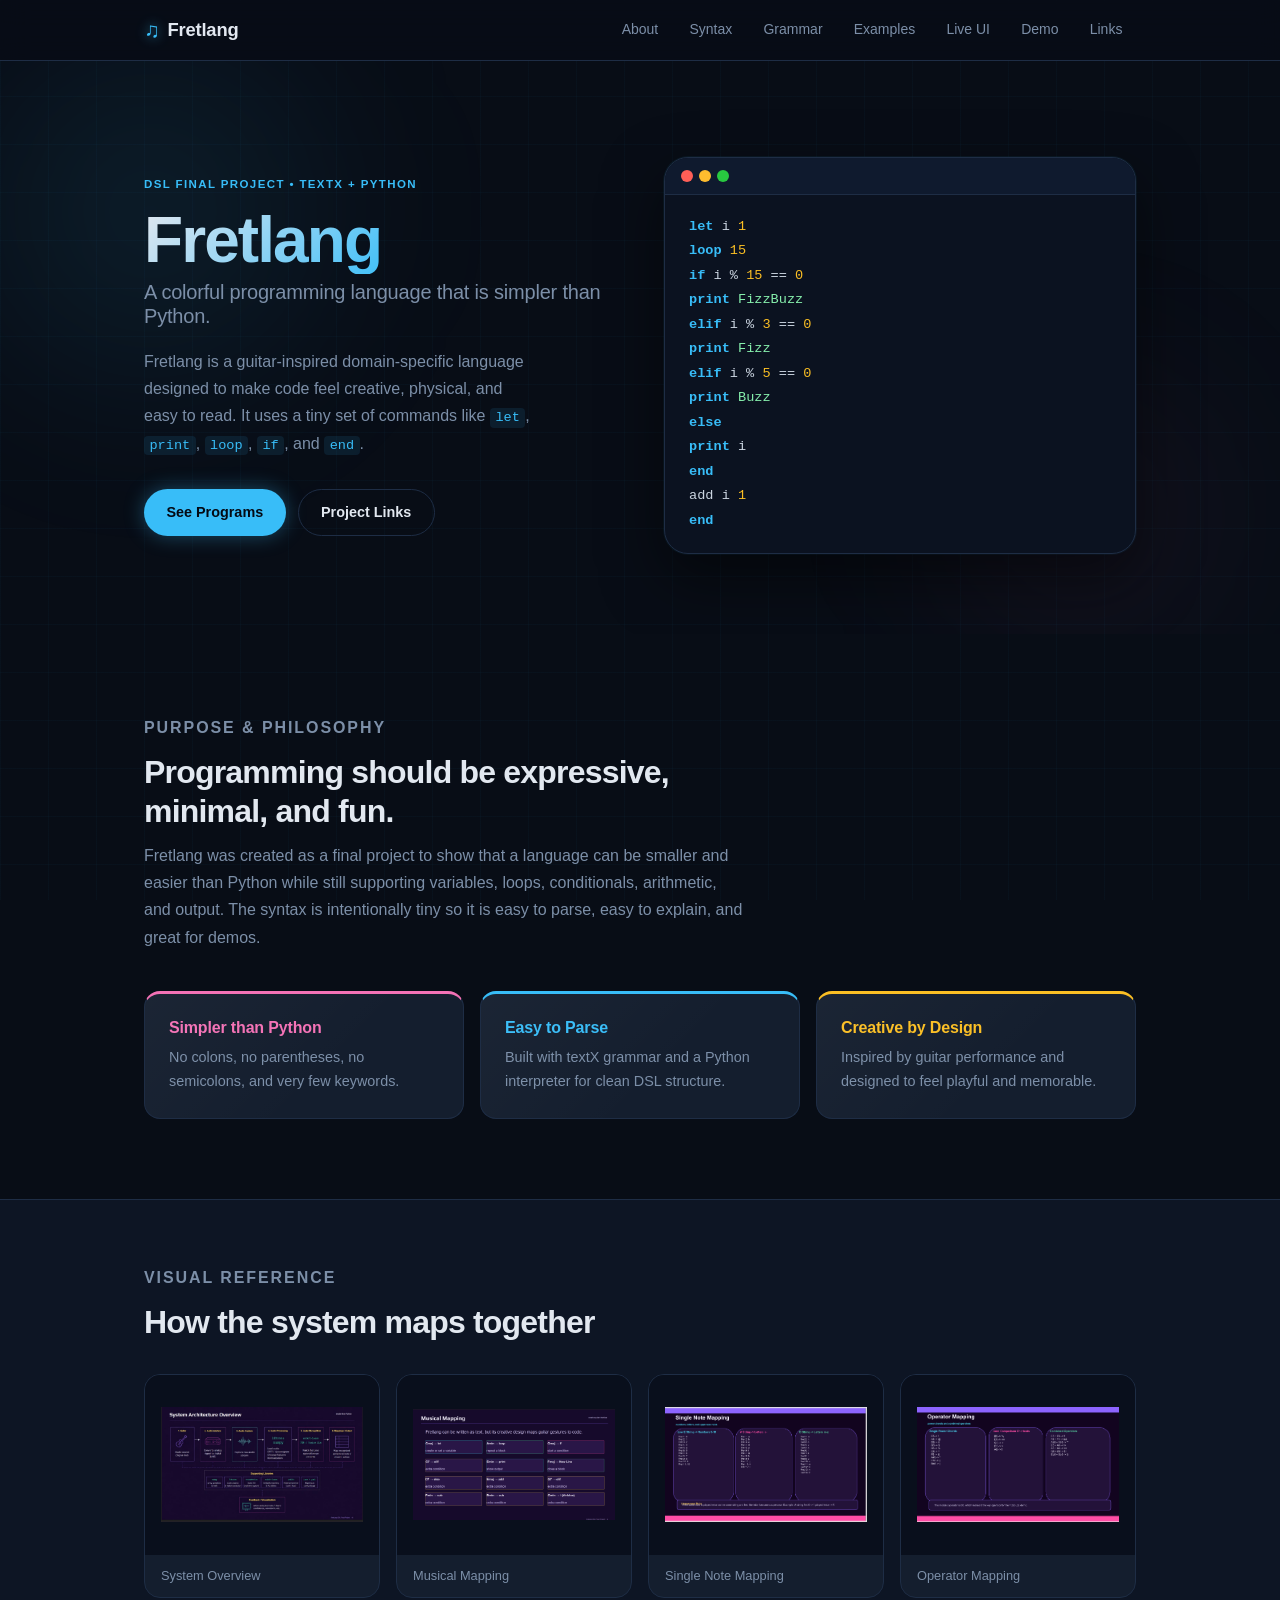
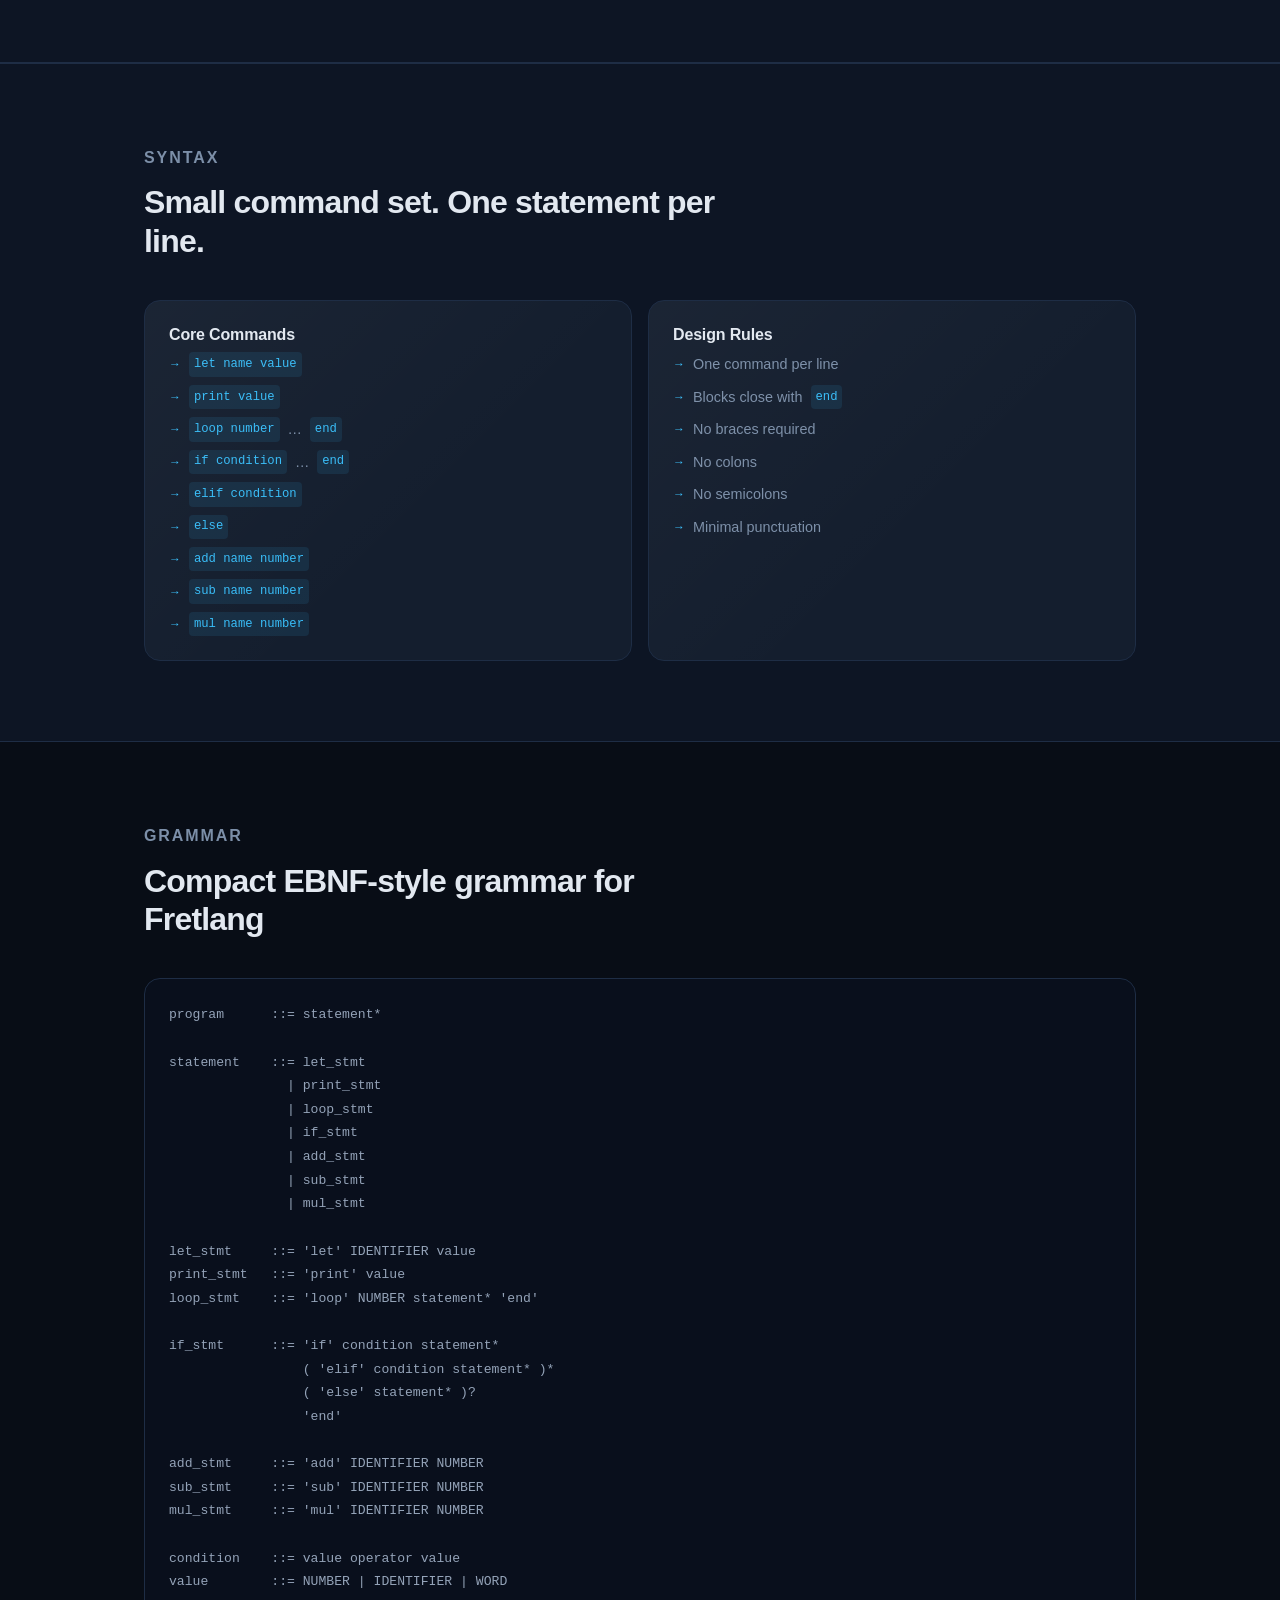
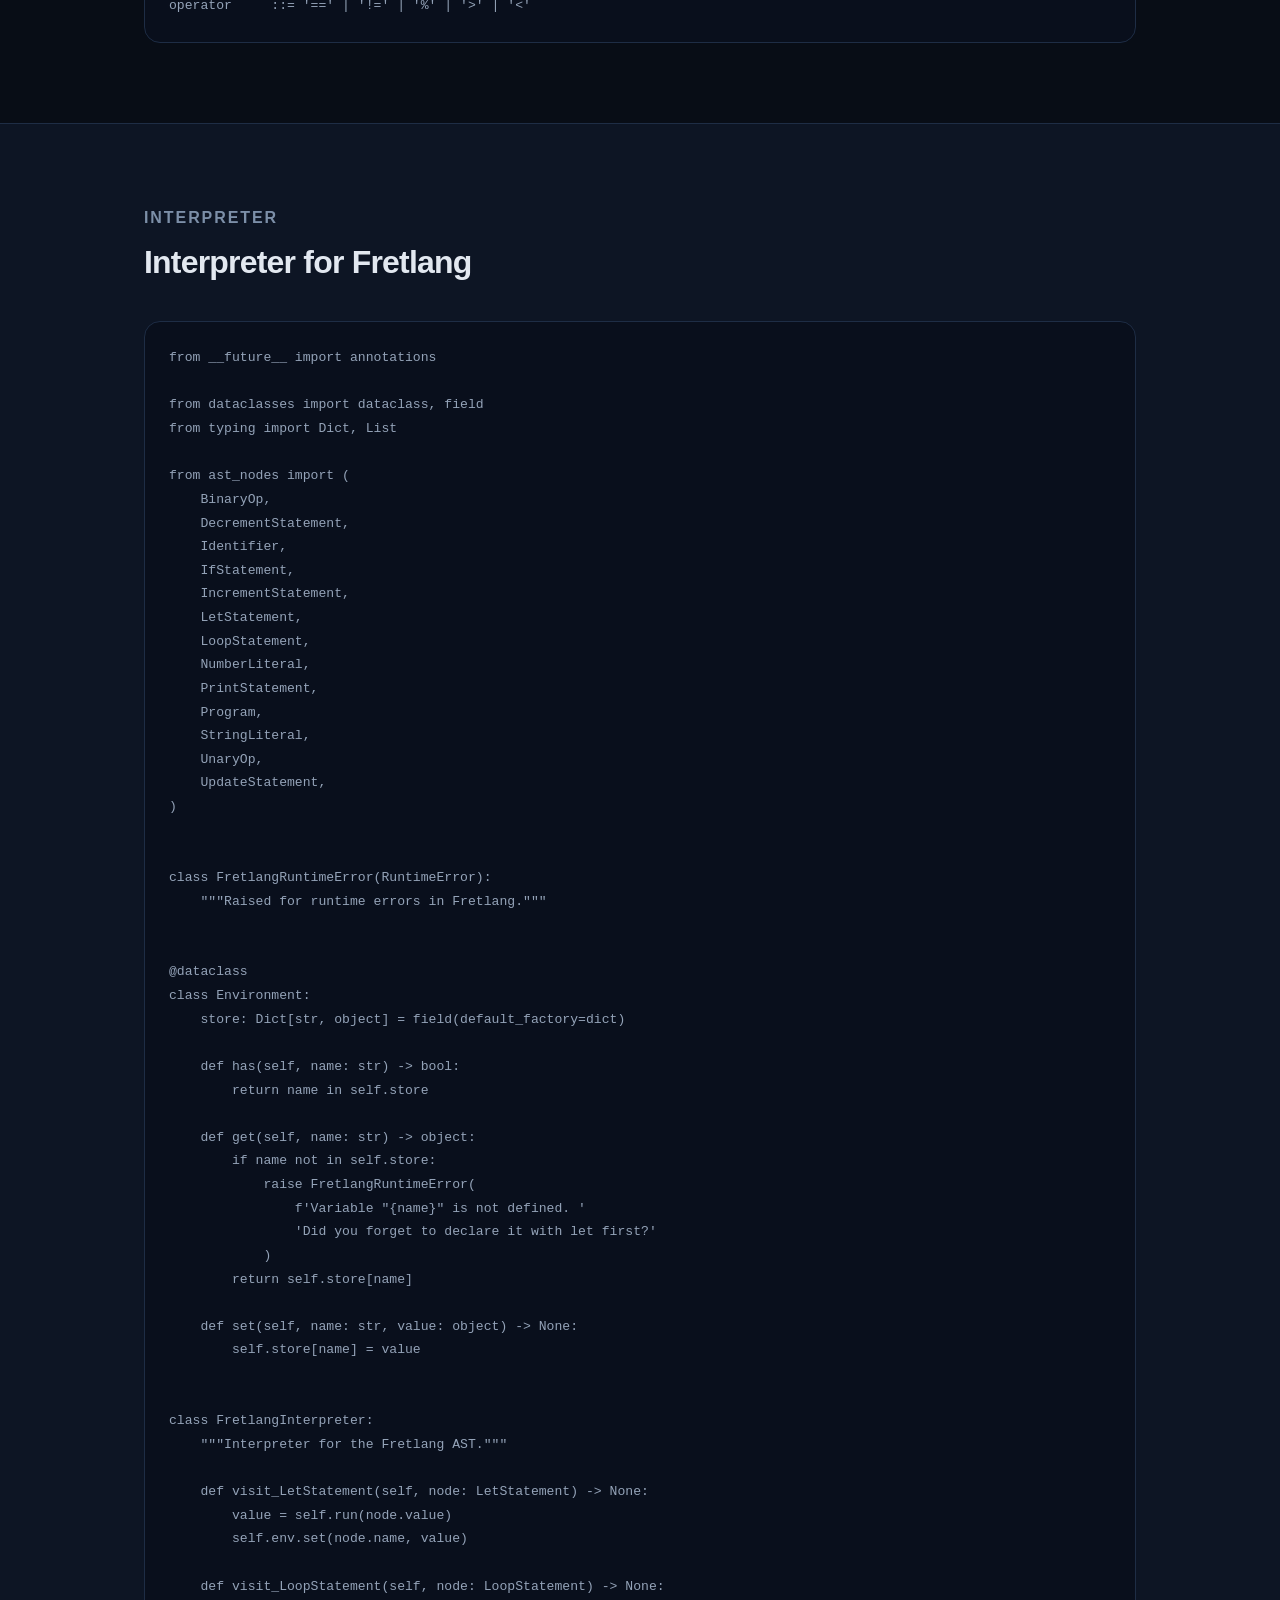
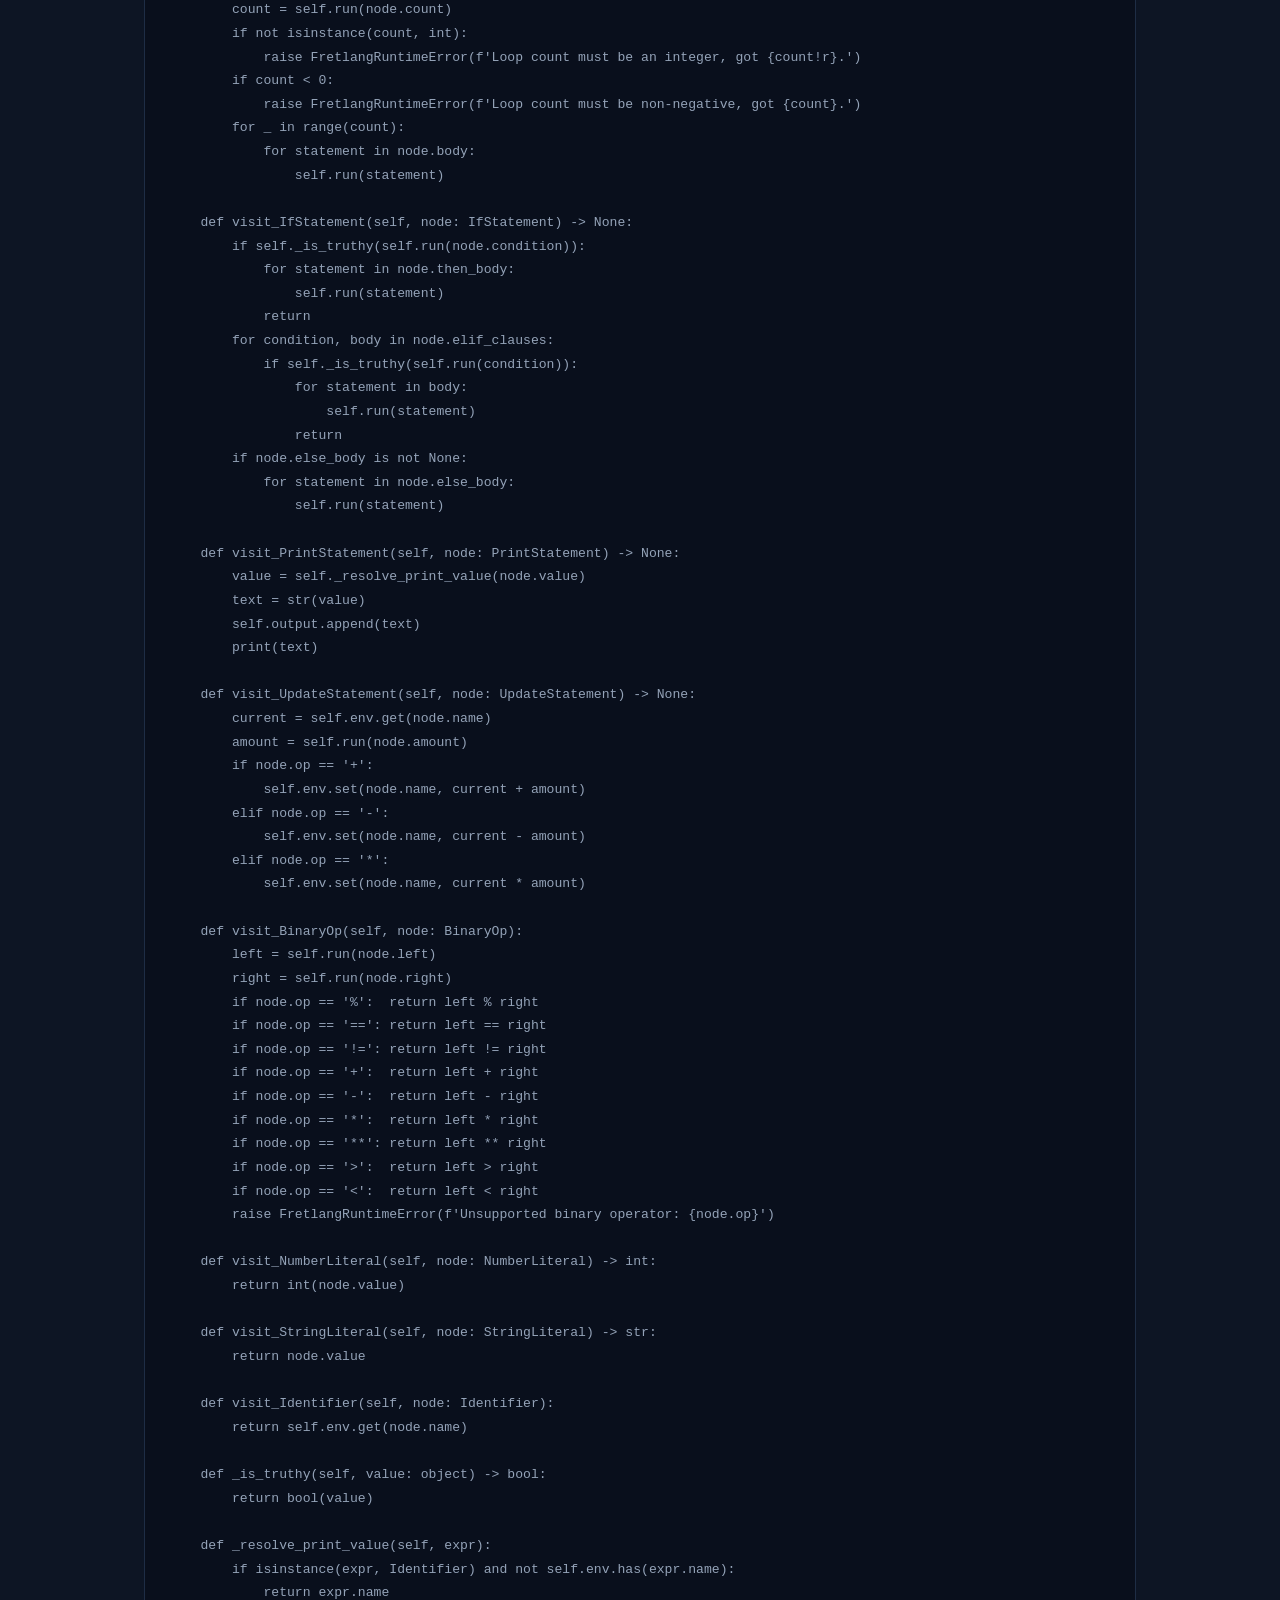
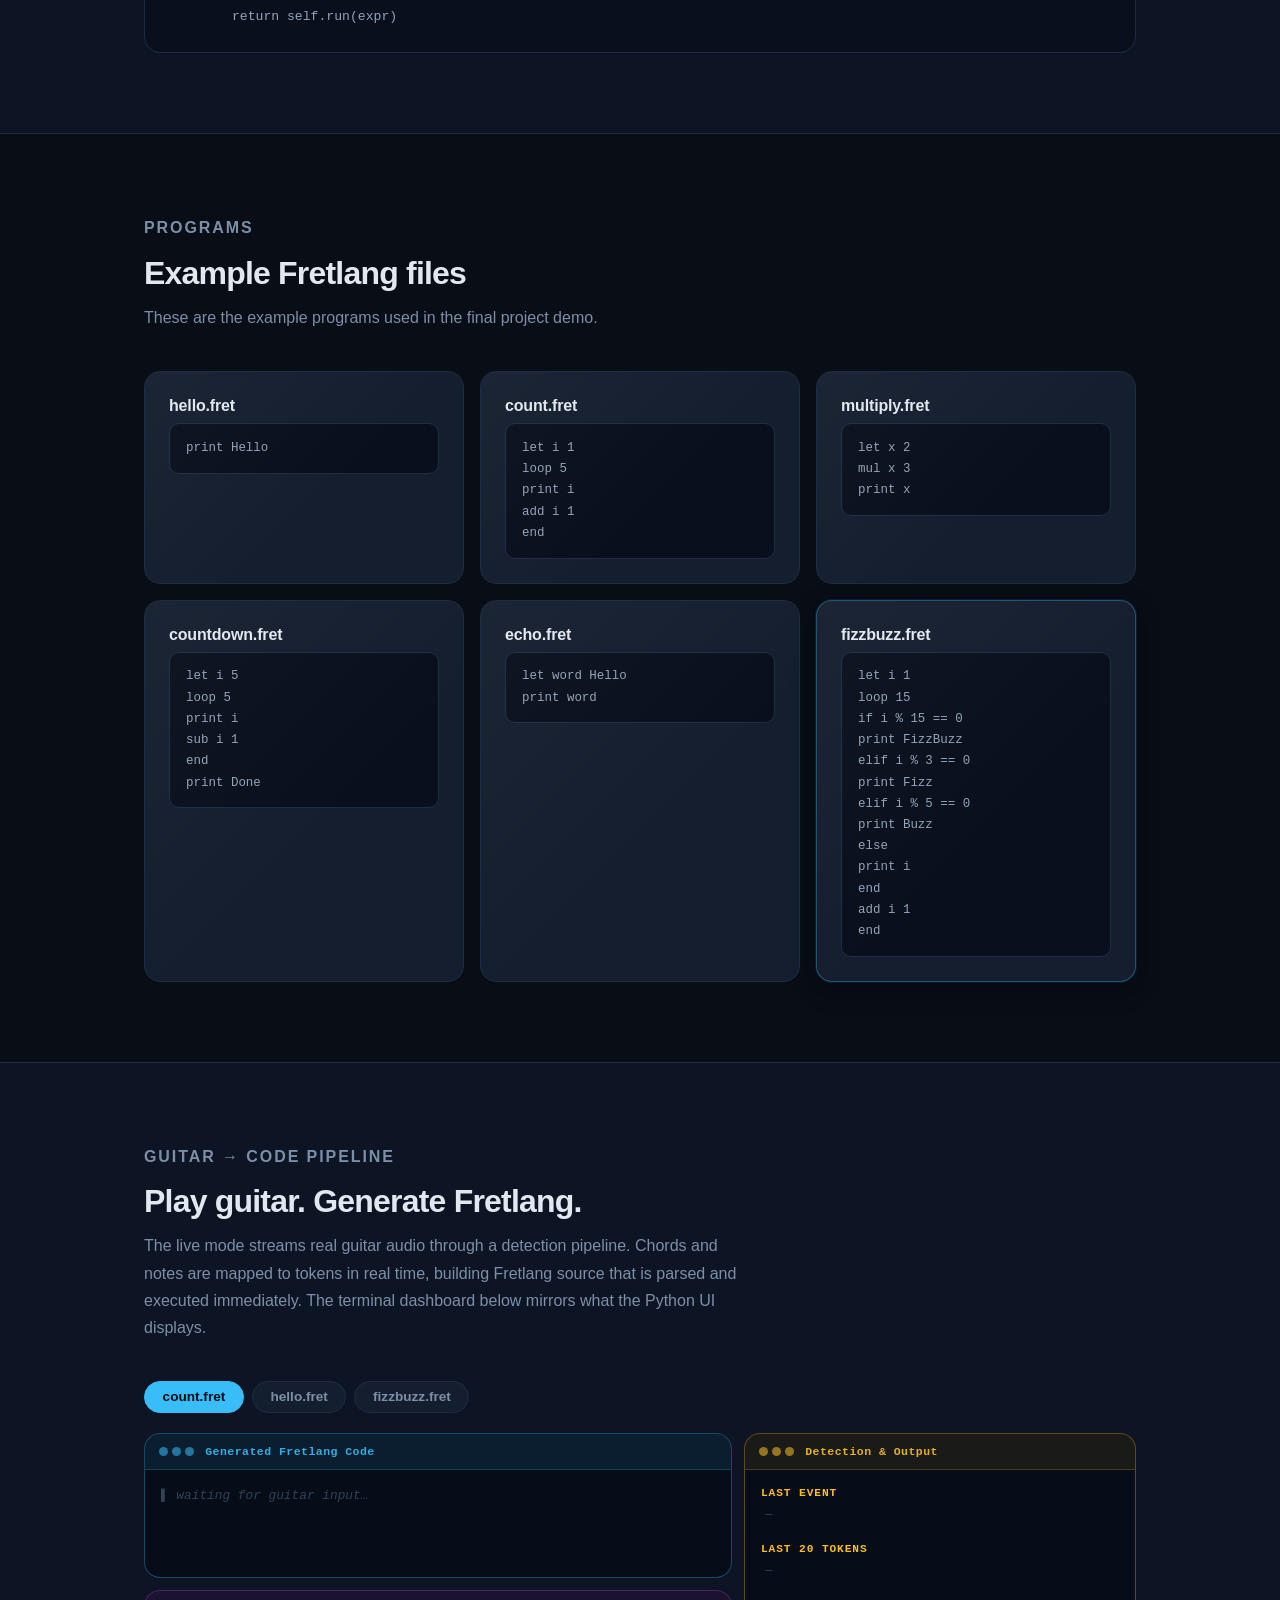
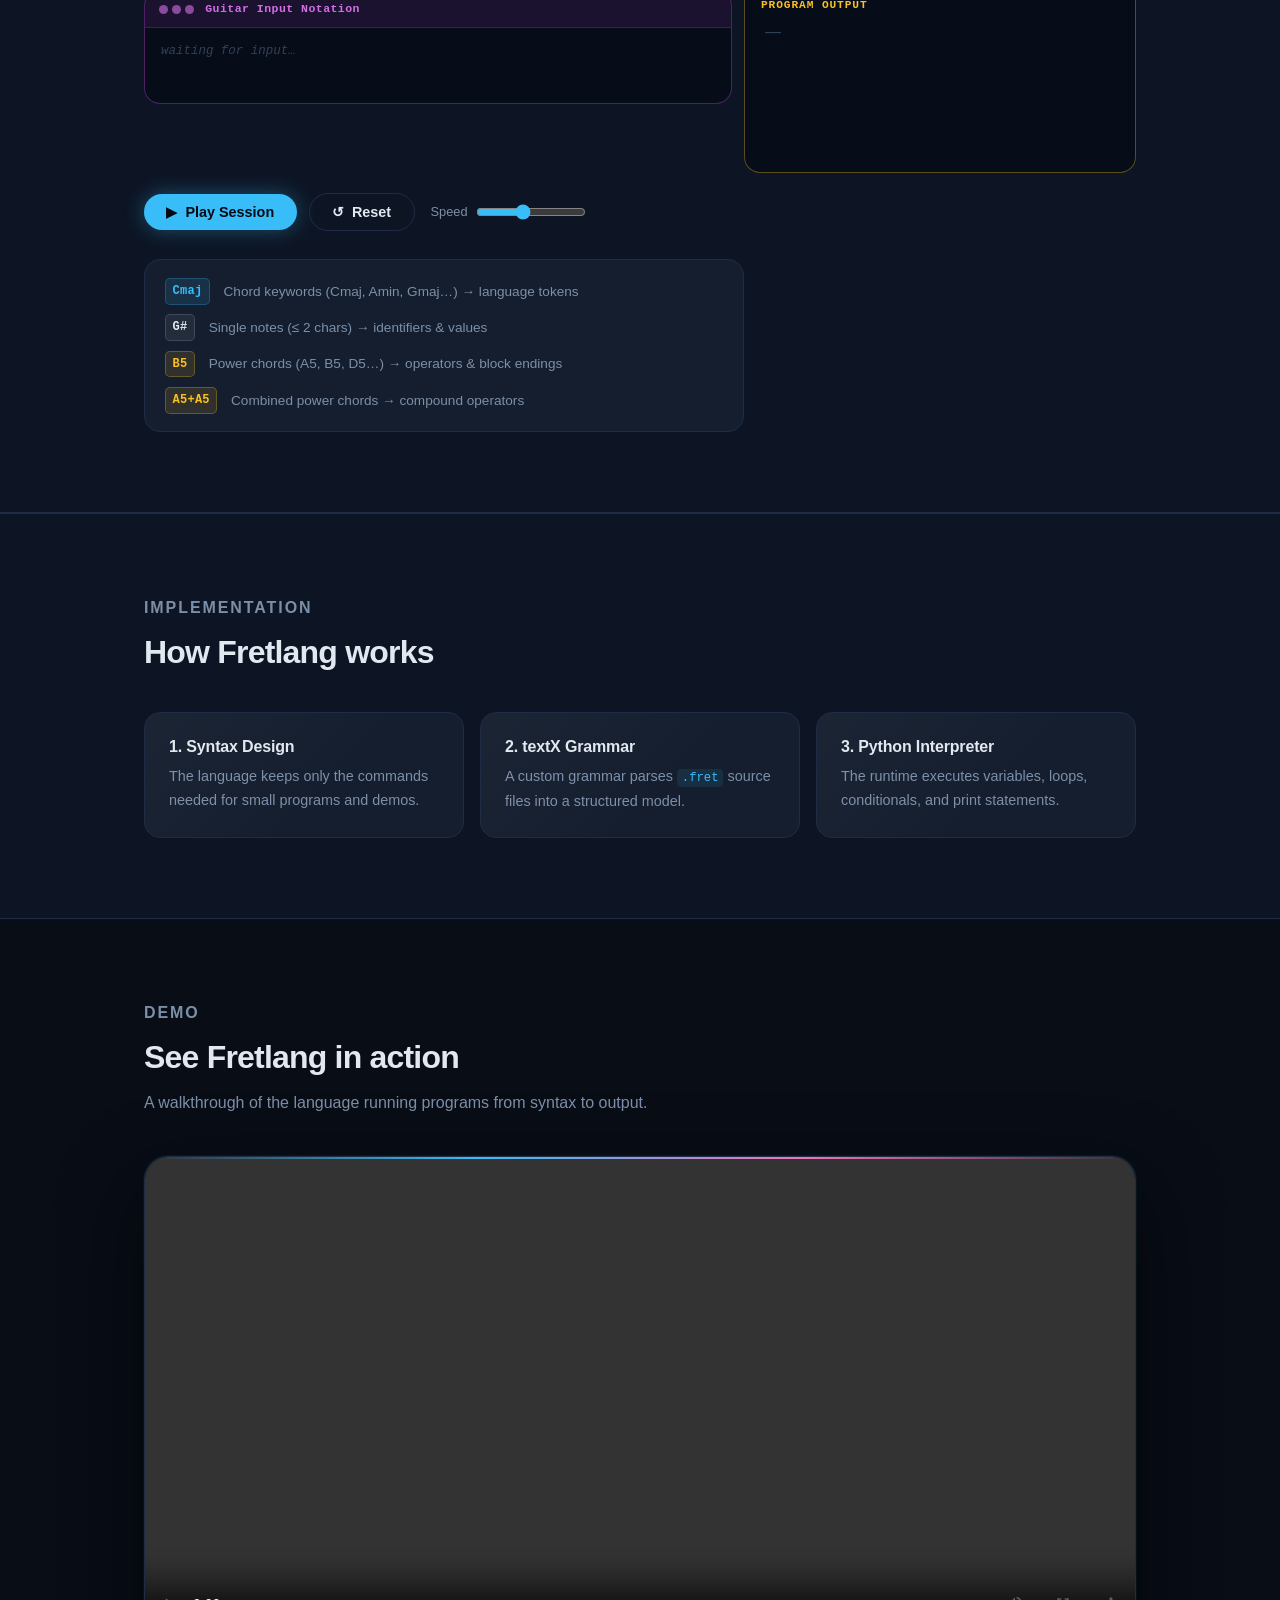
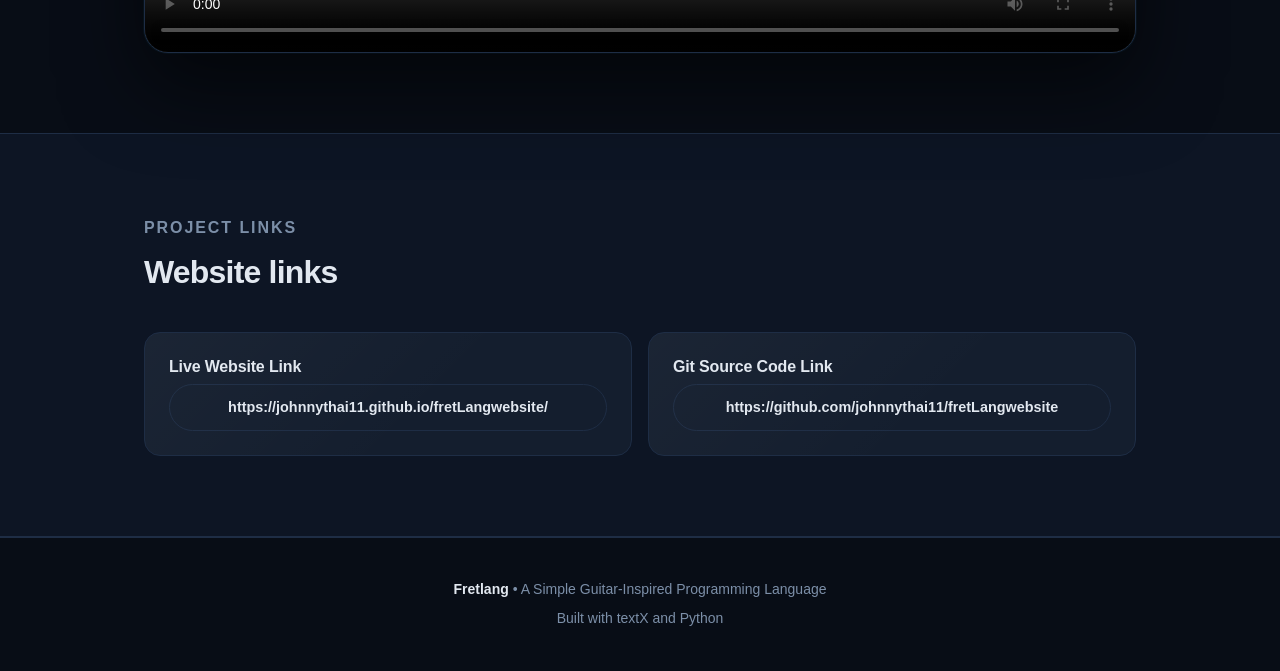
==== commit 62ce1da7: "Update video source path in index.html" ====
--- a/index.html
+++ b/index.html
@@ -549,7 +549,7 @@
         </div>
         <div class="demo-video-wrapper">
           <video controls preload="metadata">
-            <source src="Untitled_design.mp4" type="video/mp4" />
+            <source src="images/Untitled_design.mp4" type="video/mp4" />
             Your browser does not support the video tag.
           </video>
         </div>
--- a/styles.css
+++ b/styles.css
@@ -569,3 +569,296 @@
 ::-webkit-scrollbar-track { background: var(--bg); }
 ::-webkit-scrollbar-thumb { background: #2d3e55; border-radius: 3px; }
 ::-webkit-scrollbar-thumb:hover { background: #3d5270; }
+
+/* ─── Live Dashboard (mirrors Rich build_live_layout) ────── */
+
+/* Session picker tabs */
+.ui-tabs {
+  display: flex;
+  gap: 0.5rem;
+  flex-wrap: wrap;
+  margin-bottom: 1.25rem;
+}
+
+.ui-tab {
+  font-family: var(--font-body);
+  font-size: 0.85rem;
+  font-weight: 600;
+  padding: 0.45rem 1.1rem;
+  border-radius: 999px;
+  border: 1px solid var(--card-border);
+  background: var(--card);
+  color: var(--muted);
+  cursor: pointer;
+  transition: background 0.18s, color 0.18s, border-color 0.18s;
+}
+
+.ui-tab:hover { color: var(--text); border-color: #3d5270; }
+.ui-tab.active {
+  background: var(--accent);
+  border-color: var(--accent);
+  color: #040a14;
+}
+
+/* Dashboard grid — left 60% / right 40% like Rich Layout */
+.rich-dashboard {
+  display: grid;
+  grid-template-columns: 6fr 4fr;
+  gap: 0.75rem;
+  margin-bottom: 1.25rem;
+  min-height: 340px;
+}
+
+@media (max-width: 700px) {
+  .rich-dashboard { grid-template-columns: 1fr; }
+}
+
+.dash-left {
+  display: flex;
+  flex-direction: column;
+  gap: 0.75rem;
+}
+
+.dash-right { display: flex; flex-direction: column; }
+
+/* Panels */
+.dash-panel {
+  background: #060c18;
+  border-radius: var(--radius-md);
+  overflow: hidden;
+  display: flex;
+  flex-direction: column;
+}
+
+.dash-panel-bar {
+  display: flex;
+  align-items: center;
+  gap: 0.6rem;
+  padding: 0.5rem 0.85rem;
+  font-family: var(--font-mono);
+  font-size: 0.72rem;
+  font-weight: 600;
+  letter-spacing: 0.04em;
+  flex-shrink: 0;
+}
+
+.dash-dots {
+  display: flex;
+  gap: 4px;
+  margin-right: 2px;
+}
+.dash-dots span {
+  width: 9px; height: 9px;
+  border-radius: 50%;
+  opacity: 0.55;
+}
+
+/* Panel colour variants */
+.dash-cyan   { border: 1px solid rgba(56,189,248,0.35); }
+.dash-bar-cyan {
+  background: rgba(56,189,248,0.1);
+  color: #38bdf8;
+  border-bottom: 1px solid rgba(56,189,248,0.2);
+}
+.dash-bar-cyan .dash-dots span { background: #38bdf8; }
+
+.dash-magenta { border: 1px solid rgba(217,70,239,0.35); }
+.dash-bar-magenta {
+  background: rgba(217,70,239,0.1);
+  color: #e879f9;
+  border-bottom: 1px solid rgba(217,70,239,0.2);
+}
+.dash-bar-magenta .dash-dots span { background: #e879f9; }
+
+.dash-yellow { border: 1px solid rgba(251,191,36,0.35); }
+.dash-bar-yellow {
+  background: rgba(251,191,36,0.08);
+  color: #fbbf24;
+  border-bottom: 1px solid rgba(251,191,36,0.2);
+}
+.dash-bar-yellow .dash-dots span { background: #fbbf24; }
+
+.dash-panel-title { opacity: 0.9; }
+
+.dash-panel-body {
+  padding: 0.85rem 1rem;
+  flex: 1;
+  overflow: auto;
+}
+
+/* Code panel */
+.dash-code {
+  font-family: var(--font-mono);
+  font-size: 0.8rem;
+  line-height: 1.85;
+  background: transparent;
+  border: none;
+  border-radius: 0;
+  padding: 0;
+  margin: 0;
+  color: #94a3b8;
+  white-space: pre;
+  min-height: 80px;
+}
+
+@keyframes blink {
+  0%,100% { opacity: 1; } 50% { opacity: 0; }
+}
+.cursor-blink {
+  color: var(--accent);
+  animation: blink 1s step-start infinite;
+}
+
+/* Notation panel */
+.dash-notation {
+  display: flex;
+  flex-direction: column;
+  gap: 0.45rem;
+  font-family: var(--font-mono);
+  font-size: 0.78rem;
+  min-height: 48px;
+}
+
+.notation-line {
+  display: flex;
+  flex-wrap: wrap;
+  gap: 0.35rem;
+  align-items: center;
+}
+
+.notation-empty {
+  color: #3d5270;
+  font-size: 0.72rem;
+  letter-spacing: 0.06em;
+}
+
+/* Detection & Output panel */
+.dash-detection {
+  display: flex;
+  flex-direction: column;
+  gap: 0.2rem;
+}
+
+.det-label {
+  font-family: var(--font-mono);
+  font-size: 0.7rem;
+  font-weight: 700;
+  color: #fbbf24;
+  text-transform: uppercase;
+  letter-spacing: 0.08em;
+  margin-top: 0.75rem;
+}
+
+.det-label:first-child { margin-top: 0; }
+
+.det-value {
+  font-family: var(--font-mono);
+  font-size: 0.78rem;
+  color: var(--text);
+  line-height: 1.5;
+  padding-left: 0.25rem;
+}
+
+.token-stream {
+  word-break: break-all;
+  color: #94a3b8;
+}
+
+.det-output {
+  display: flex;
+  flex-direction: column;
+  gap: 0.15rem;
+  padding-left: 0.25rem;
+}
+
+.output-line {
+  font-family: var(--font-mono);
+  font-size: 0.8rem;
+  color: #86efac;
+  font-weight: 600;
+}
+
+.dash-waiting { color: #334155; font-style: italic; }
+
+/* ─── Notation chips ───────────────────────────────────────── */
+/* These replicate _label_style() colors from ui.py */
+.notechip {
+  display: inline-flex;
+  align-items: center;
+  padding: 0.18em 0.55em;
+  border-radius: 5px;
+  font-family: var(--font-mono);
+  font-size: 0.75rem;
+  font-weight: 700;
+  letter-spacing: 0.02em;
+  white-space: nowrap;
+}
+
+/* Full chord keywords (Cmaj, Amin) → bold cyan */
+.chord-name {
+  color: #38bdf8;
+  background: rgba(56,189,248,0.12);
+  border: 1px solid rgba(56,189,248,0.25);
+}
+
+/* Single notes (G#, C, F) → white */
+.note-name {
+  color: #e2e8f0;
+  background: rgba(226,232,240,0.07);
+  border: 1px solid rgba(226,232,240,0.15);
+}
+
+/* Power chords (B5, D5, A5+A5) → bold yellow */
+.power-chord {
+  color: #fbbf24;
+  background: rgba(251,191,36,0.12);
+  border: 1px solid rgba(251,191,36,0.28);
+}
+
+/* ─── Controls ─────────────────────────────────────────────── */
+.ui-controls {
+  display: flex;
+  align-items: center;
+  gap: 0.75rem;
+  flex-wrap: wrap;
+  margin-bottom: 1.75rem;
+}
+
+.speed-label {
+  display: flex;
+  align-items: center;
+  gap: 0.5rem;
+  font-size: 0.8rem;
+  color: var(--muted);
+  font-weight: 500;
+  margin-left: 0.25rem;
+}
+
+.speed-label input[type=range] {
+  width: 110px;
+  accent-color: var(--accent);
+  cursor: pointer;
+}
+
+/* ─── Chord legend ─────────────────────────────────────────── */
+.chord-legend {
+  display: flex;
+  flex-direction: column;
+  gap: 0.6rem;
+  padding: 1.1rem 1.25rem;
+  background: var(--card);
+  border: 1px solid var(--card-border);
+  border-radius: var(--radius-md);
+  max-width: 600px;
+}
+
+.legend-item {
+  display: flex;
+  align-items: center;
+  gap: 0.85rem;
+}
+
+.legend-text {
+  font-size: 0.85rem;
+  color: var(--muted);
+}
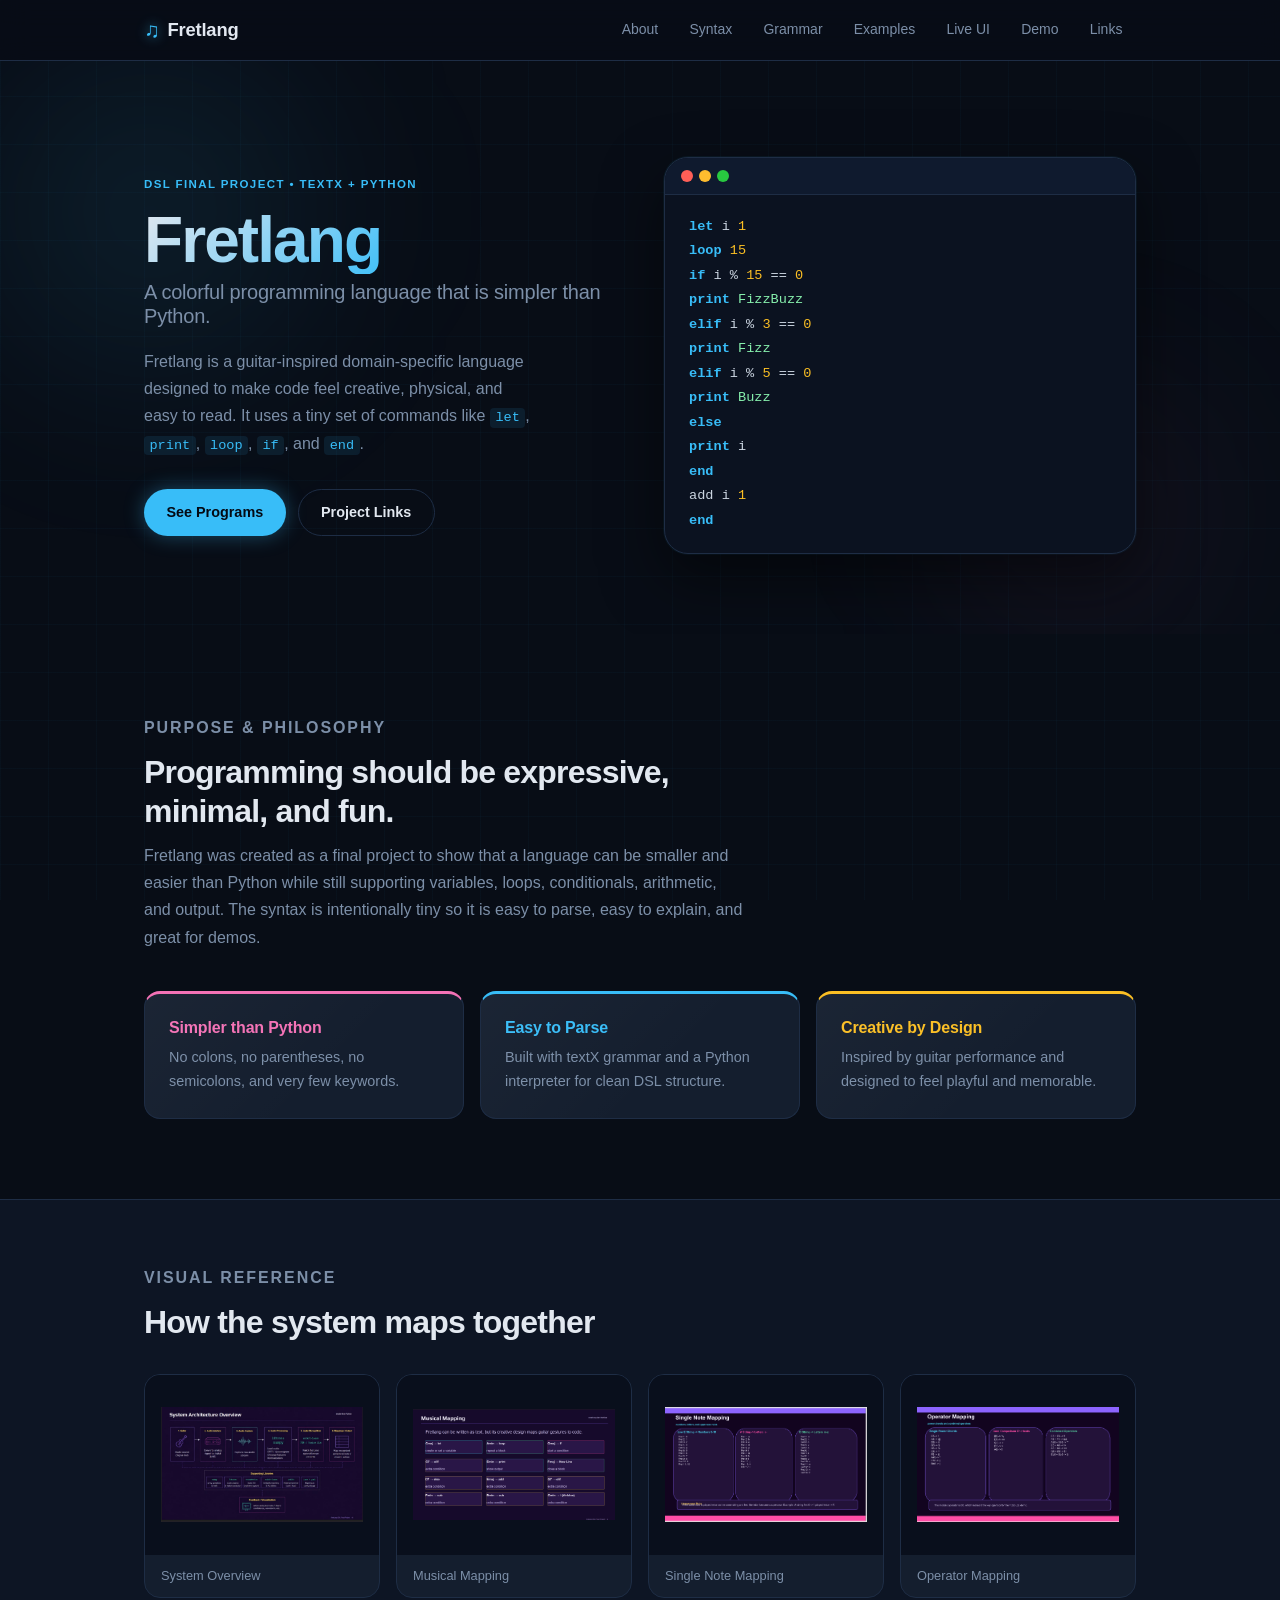
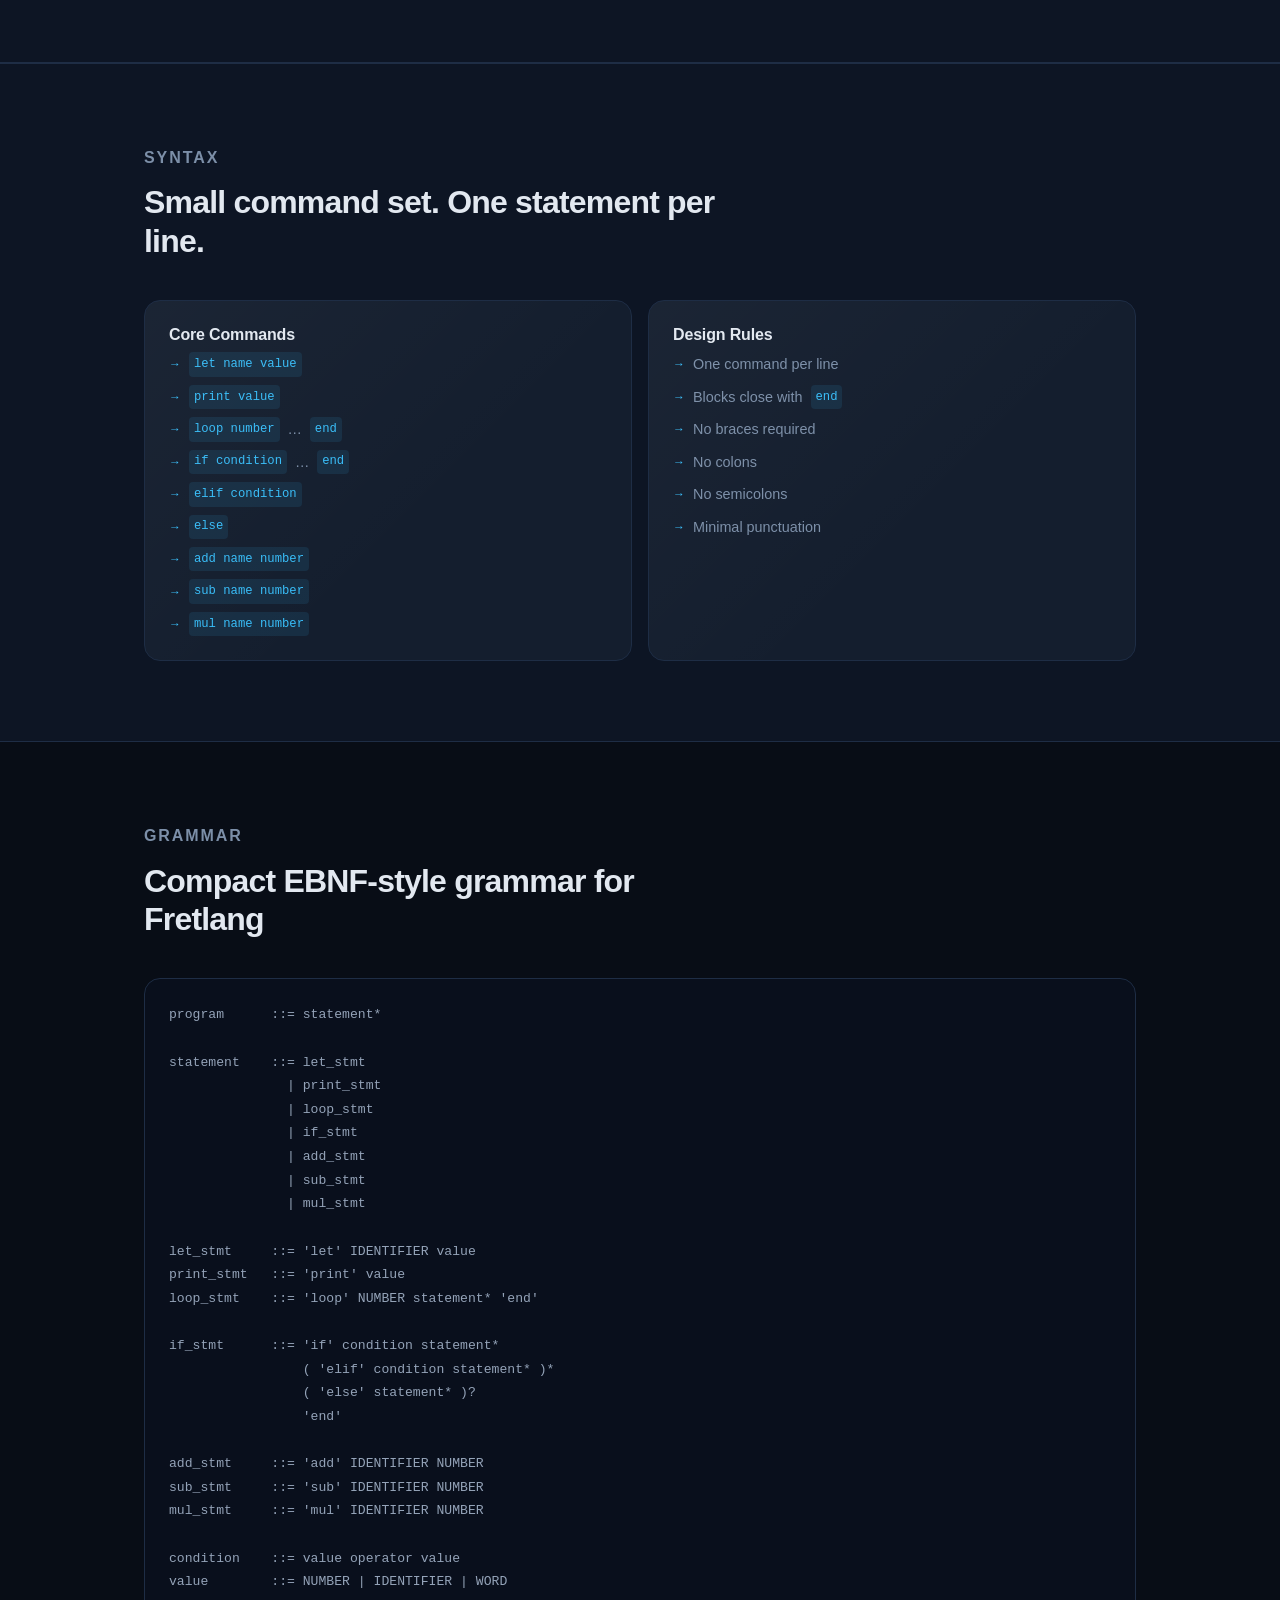
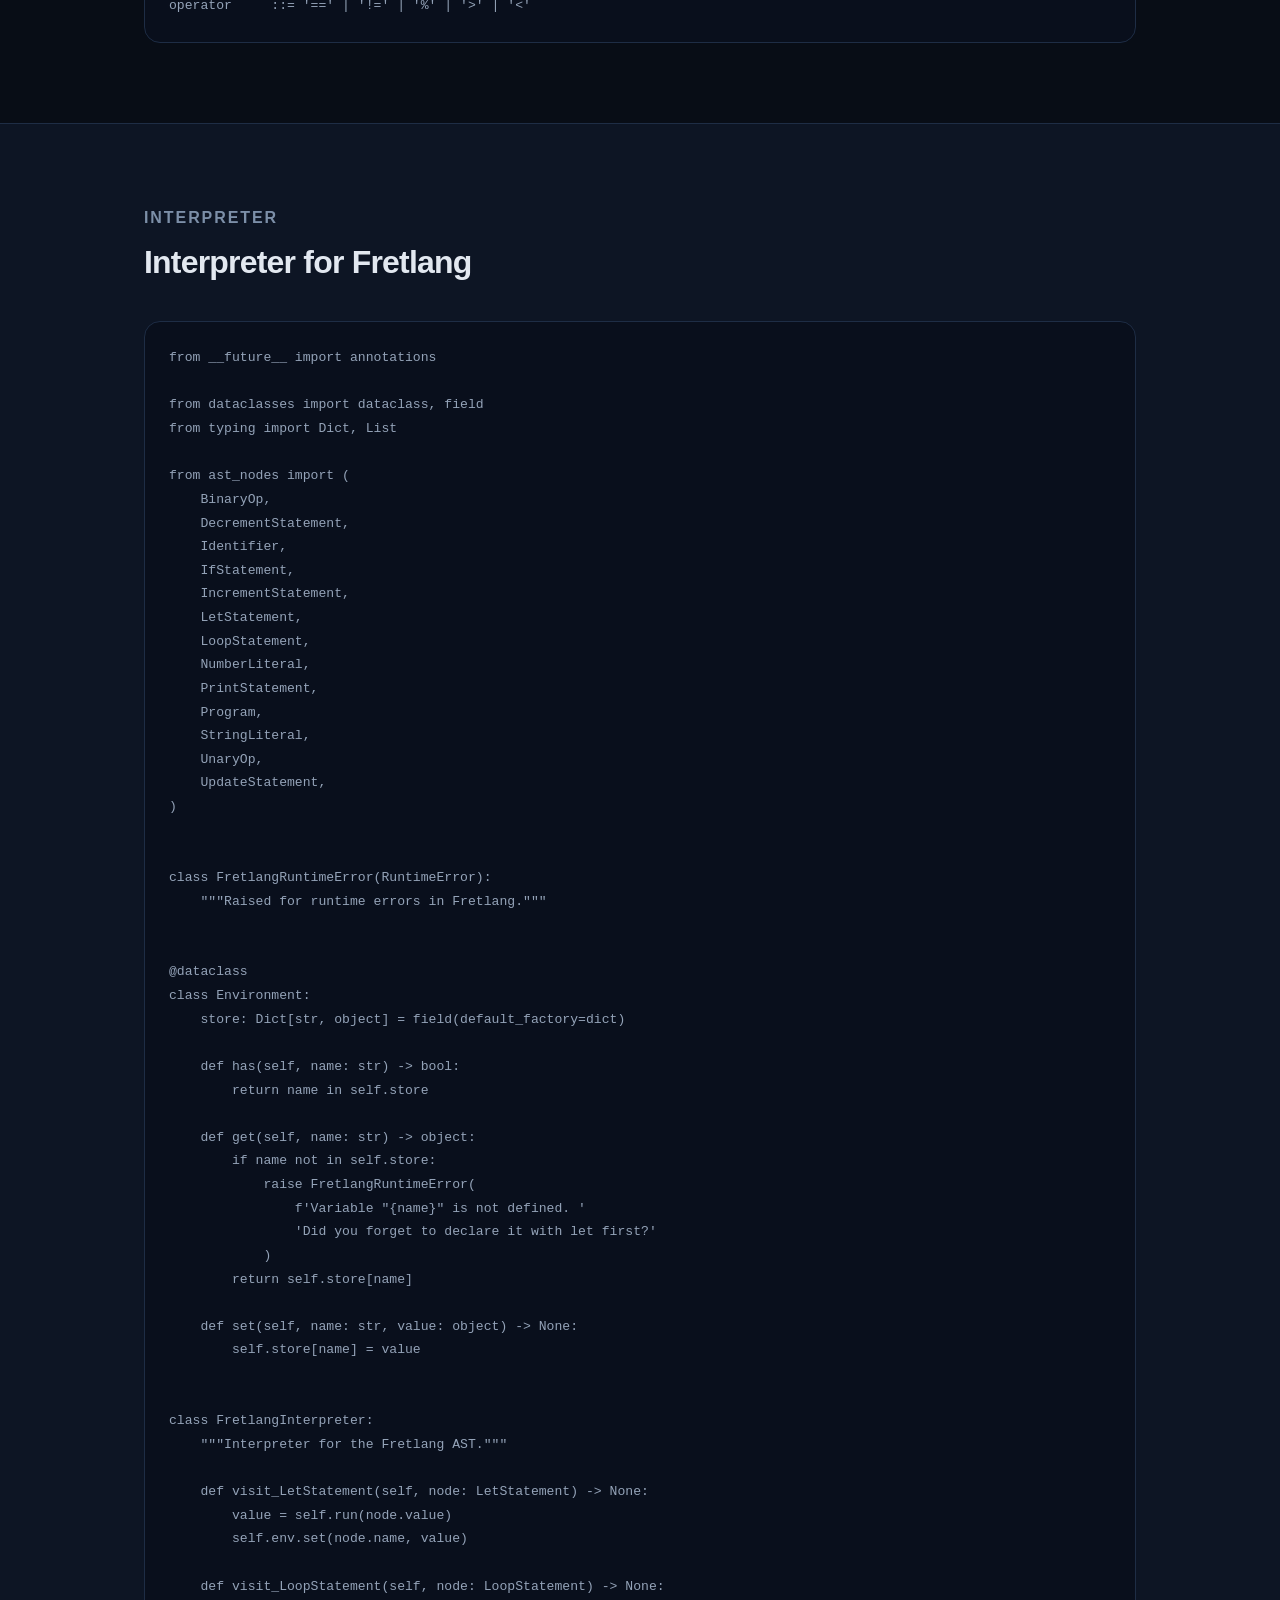
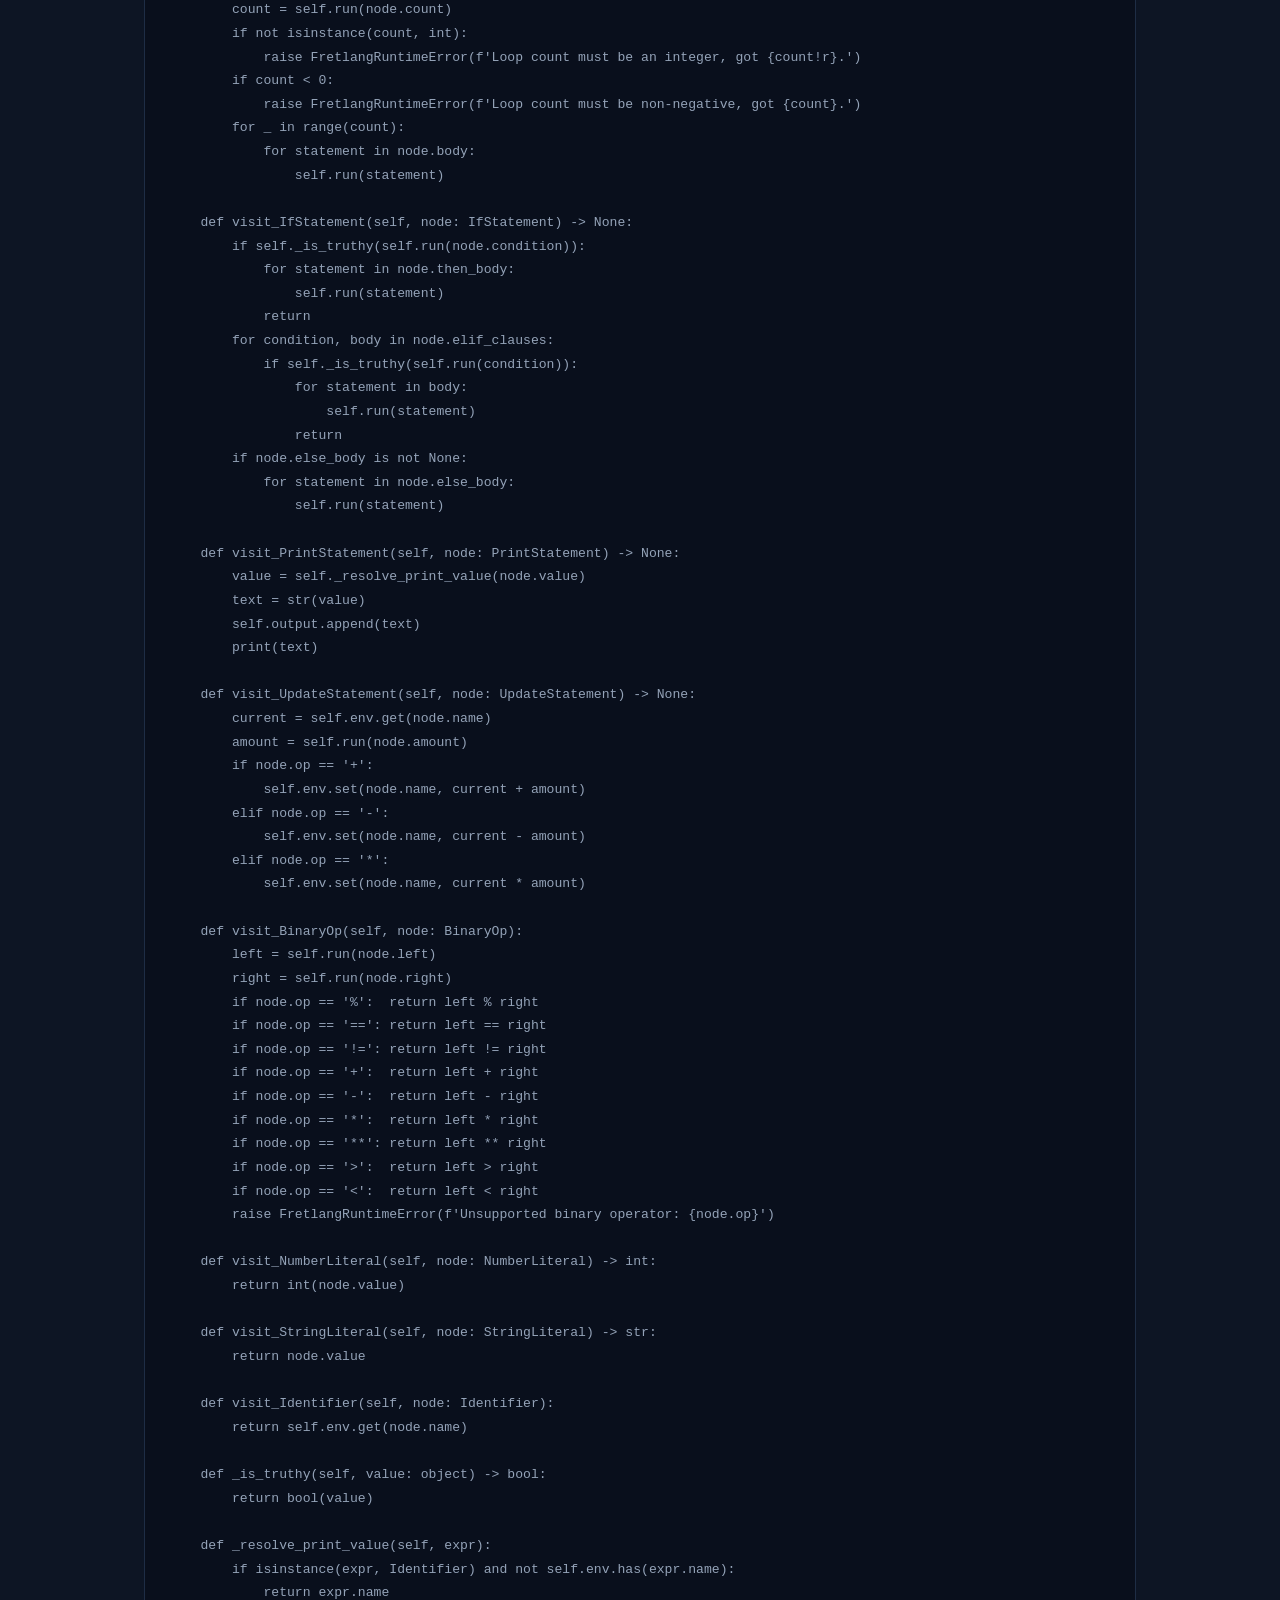
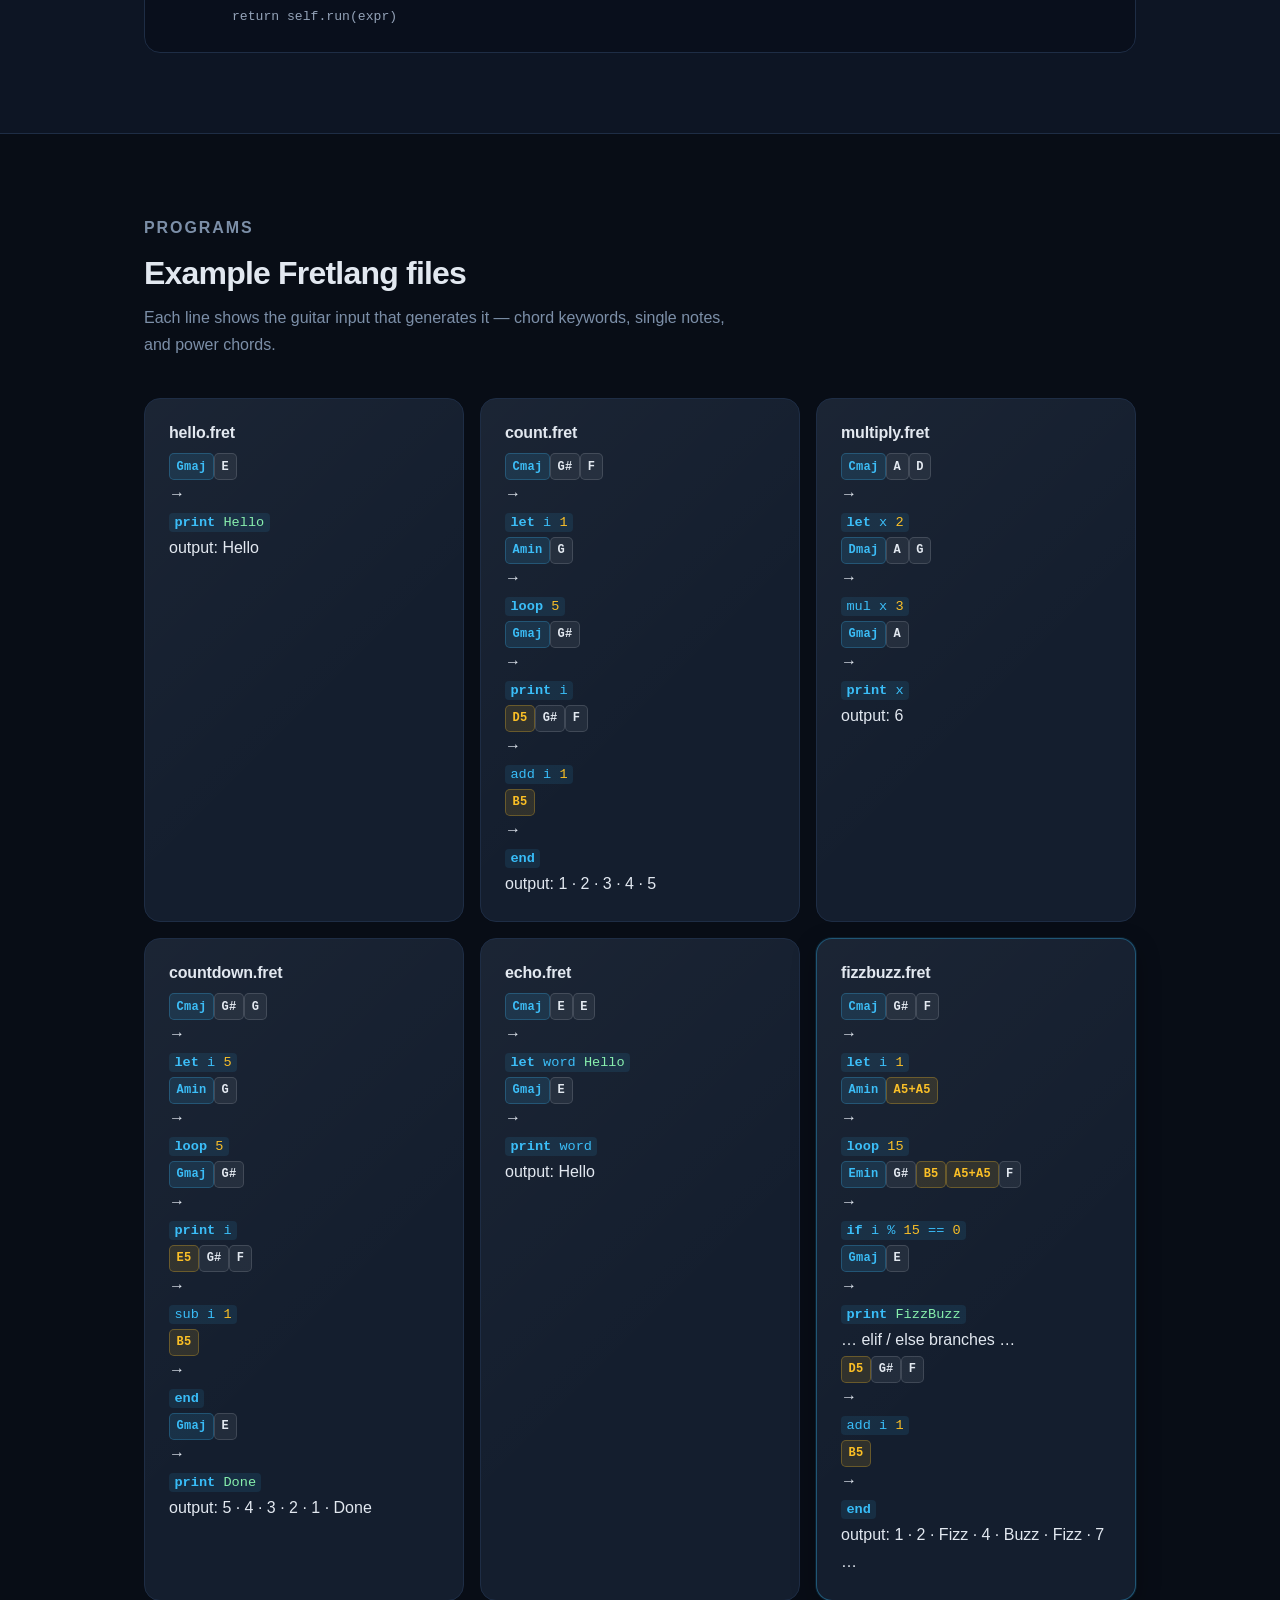
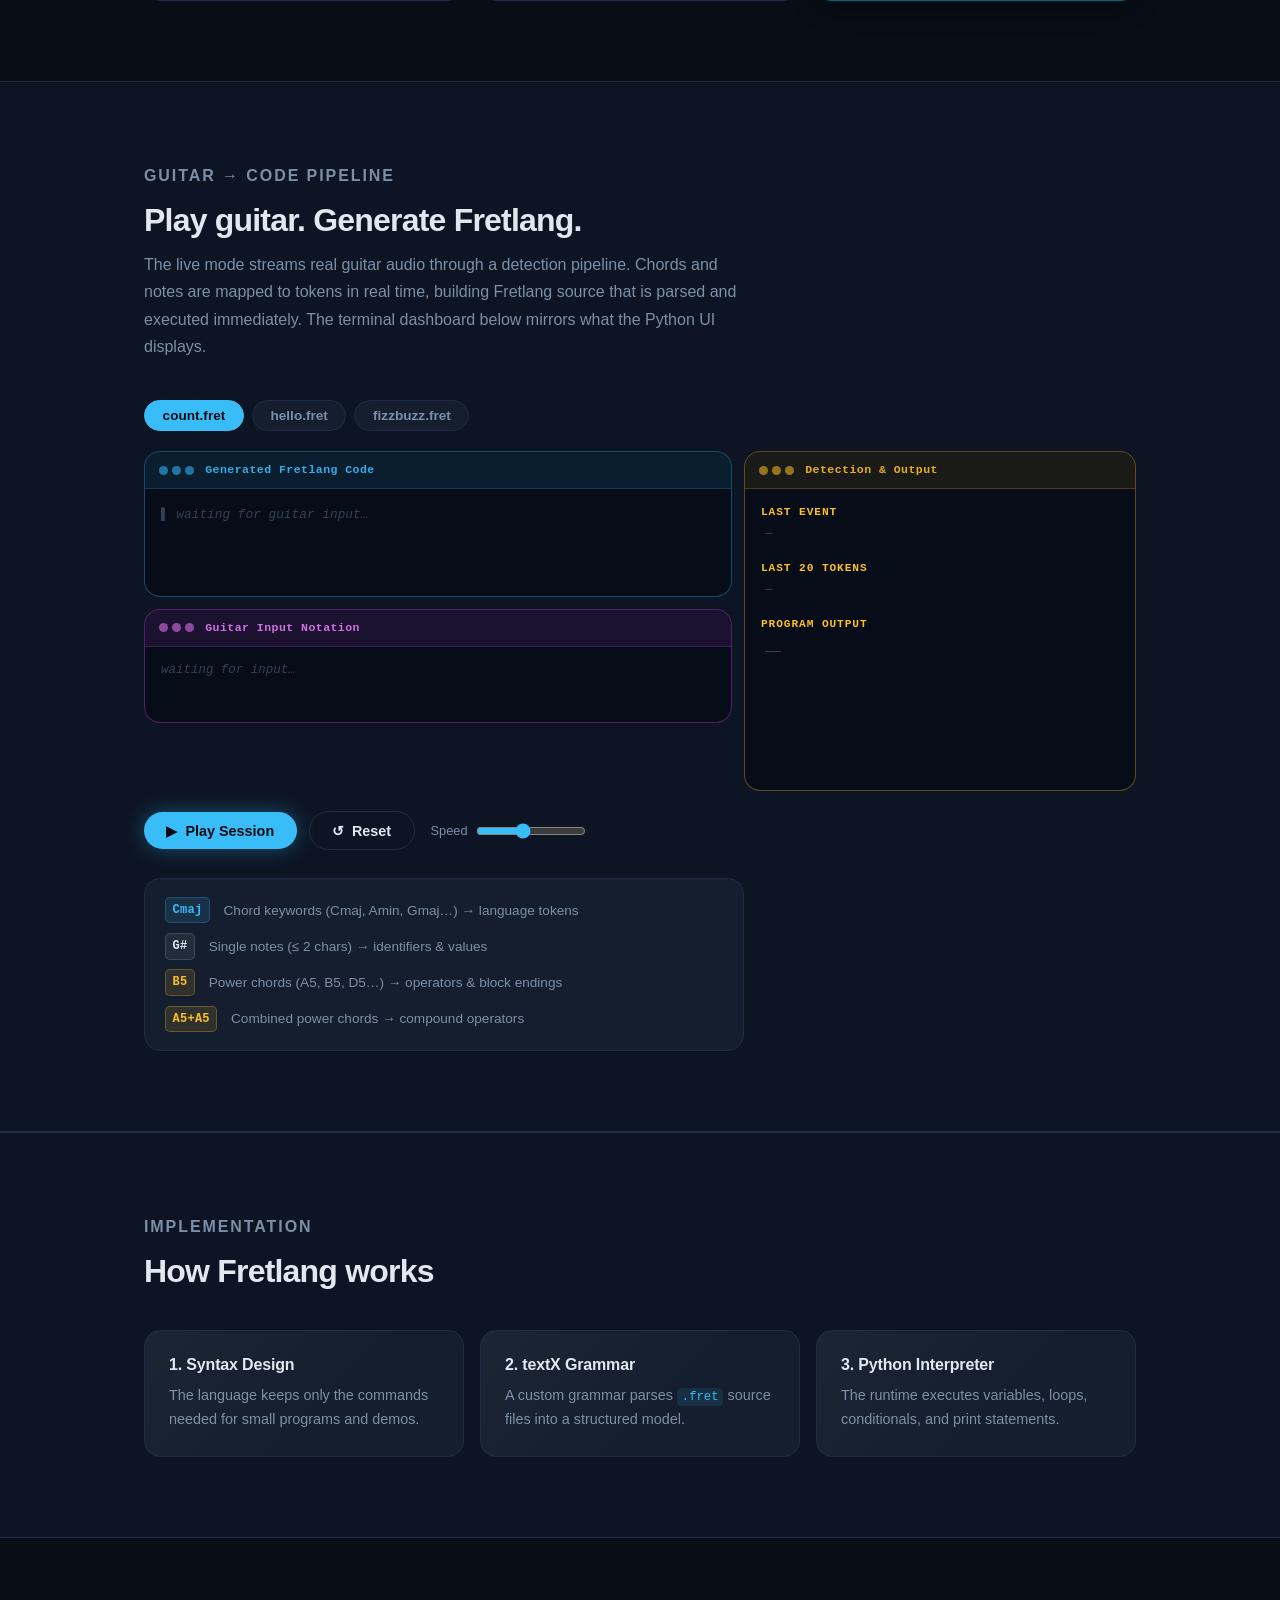
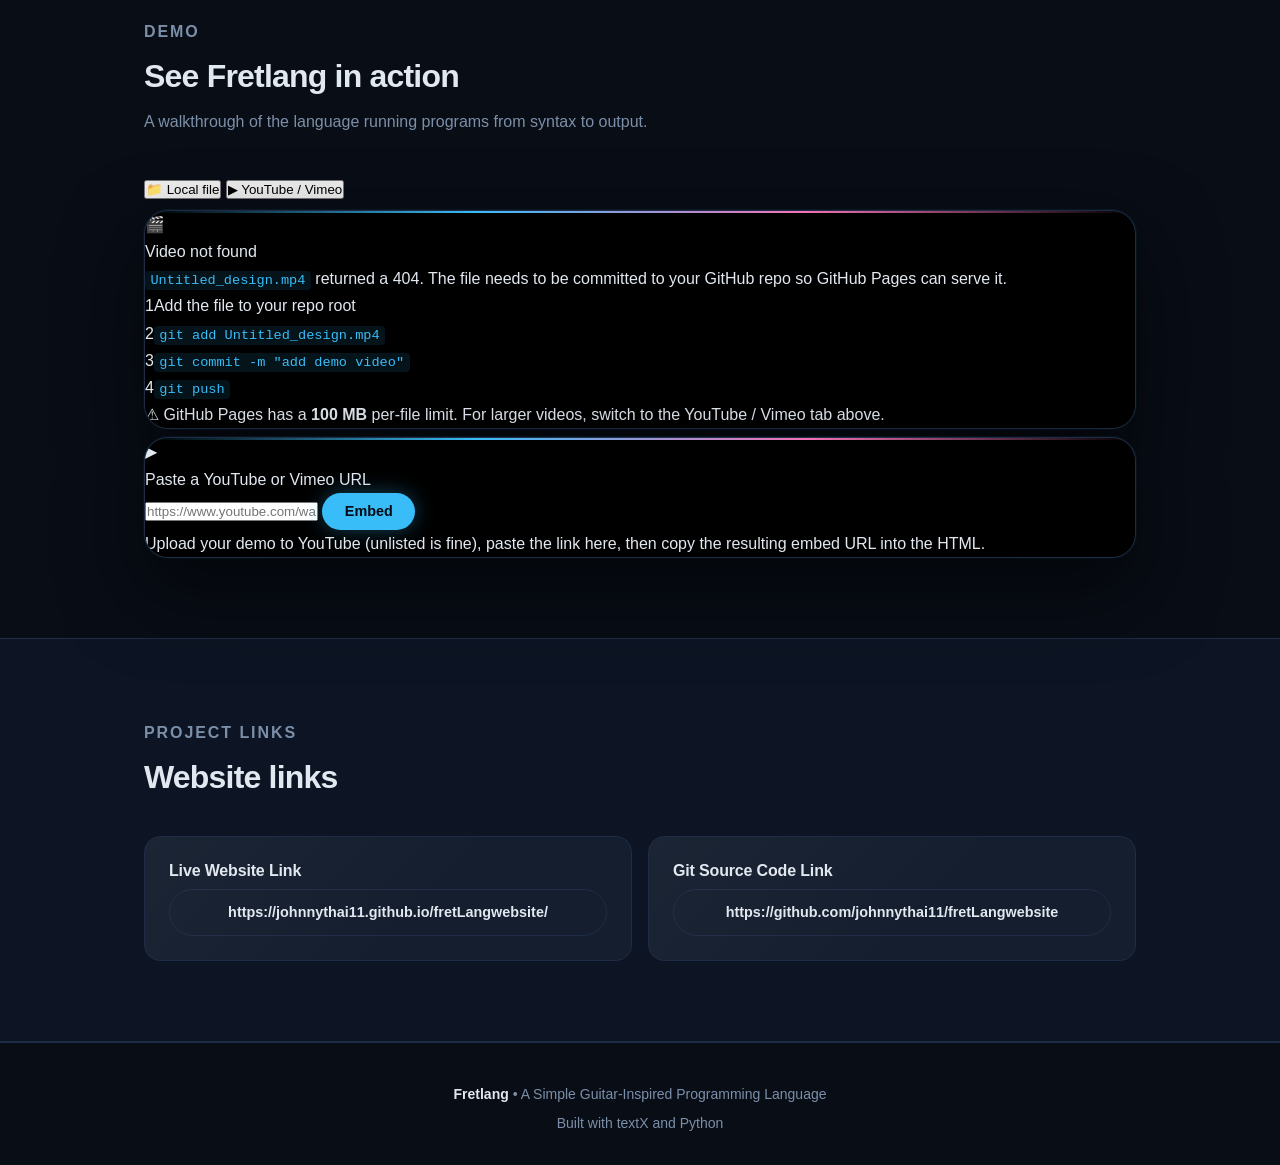
==== commit 579b32dc: "Enhance example programs and video handling Updated example programs with fret maps and outputs, and" ====
--- a/index.html
+++ b/index.html
@@ -347,63 +347,171 @@
         <div class="section-heading">
           <p class="eyebrow">Programs</p>
           <h3>Example Fretlang files</h3>
-          <p>These are the example programs used in the final project demo.</p>
+          <p>Each line shows the guitar input that generates it — <span class="ex-cyan">chord keywords</span>, <span class="ex-white">single notes</span>, and <span class="ex-gold">power chords</span>.</p>
         </div>
 
         <div class="cards three">
+
           <article class="card">
             <h4>hello.fret</h4>
-            <pre class="mini-code">print Hello</pre>
+            <div class="fret-map">
+              <div class="fret-line">
+                <div class="fret-chips"><span class="notechip chord-name">Gmaj</span><span class="notechip note-name">E</span></div>
+                <div class="fret-arrow">→</div>
+                <code class="fret-code"><span class="kw">print</span> <span class="str">Hello</span></code>
+              </div>
+            </div>
+            <div class="fret-output"><span class="out-label">output:</span> Hello</div>
           </article>
 
           <article class="card">
             <h4>count.fret</h4>
-<pre class="mini-code">let i 1
-loop 5
-print i
-add i 1
-end</pre>
+            <div class="fret-map">
+              <div class="fret-line">
+                <div class="fret-chips"><span class="notechip chord-name">Cmaj</span><span class="notechip note-name">G#</span><span class="notechip note-name">F</span></div>
+                <div class="fret-arrow">→</div>
+                <code class="fret-code"><span class="kw">let</span> i <span class="num">1</span></code>
+              </div>
+              <div class="fret-line">
+                <div class="fret-chips"><span class="notechip chord-name">Amin</span><span class="notechip note-name">G</span></div>
+                <div class="fret-arrow">→</div>
+                <code class="fret-code"><span class="kw">loop</span> <span class="num">5</span></code>
+              </div>
+              <div class="fret-line">
+                <div class="fret-chips"><span class="notechip chord-name">Gmaj</span><span class="notechip note-name">G#</span></div>
+                <div class="fret-arrow">→</div>
+                <code class="fret-code"><span class="kw">print</span> i</code>
+              </div>
+              <div class="fret-line">
+                <div class="fret-chips"><span class="notechip power-chord">D5</span><span class="notechip note-name">G#</span><span class="notechip note-name">F</span></div>
+                <div class="fret-arrow">→</div>
+                <code class="fret-code">add i <span class="num">1</span></code>
+              </div>
+              <div class="fret-line">
+                <div class="fret-chips"><span class="notechip power-chord">B5</span></div>
+                <div class="fret-arrow">→</div>
+                <code class="fret-code"><span class="kw">end</span></code>
+              </div>
+            </div>
+            <div class="fret-output"><span class="out-label">output:</span> 1 · 2 · 3 · 4 · 5</div>
           </article>
 
           <article class="card">
             <h4>multiply.fret</h4>
-<pre class="mini-code">let x 2
-mul x 3
-print x</pre>
+            <div class="fret-map">
+              <div class="fret-line">
+                <div class="fret-chips"><span class="notechip chord-name">Cmaj</span><span class="notechip note-name">A</span><span class="notechip note-name">D</span></div>
+                <div class="fret-arrow">→</div>
+                <code class="fret-code"><span class="kw">let</span> x <span class="num">2</span></code>
+              </div>
+              <div class="fret-line">
+                <div class="fret-chips"><span class="notechip chord-name">Dmaj</span><span class="notechip note-name">A</span><span class="notechip note-name">G</span></div>
+                <div class="fret-arrow">→</div>
+                <code class="fret-code">mul x <span class="num">3</span></code>
+              </div>
+              <div class="fret-line">
+                <div class="fret-chips"><span class="notechip chord-name">Gmaj</span><span class="notechip note-name">A</span></div>
+                <div class="fret-arrow">→</div>
+                <code class="fret-code"><span class="kw">print</span> x</code>
+              </div>
+            </div>
+            <div class="fret-output"><span class="out-label">output:</span> 6</div>
           </article>
 
           <article class="card">
             <h4>countdown.fret</h4>
-<pre class="mini-code">let i 5
-loop 5
-print i
-sub i 1
-end
-print Done</pre>
+            <div class="fret-map">
+              <div class="fret-line">
+                <div class="fret-chips"><span class="notechip chord-name">Cmaj</span><span class="notechip note-name">G#</span><span class="notechip note-name">G</span></div>
+                <div class="fret-arrow">→</div>
+                <code class="fret-code"><span class="kw">let</span> i <span class="num">5</span></code>
+              </div>
+              <div class="fret-line">
+                <div class="fret-chips"><span class="notechip chord-name">Amin</span><span class="notechip note-name">G</span></div>
+                <div class="fret-arrow">→</div>
+                <code class="fret-code"><span class="kw">loop</span> <span class="num">5</span></code>
+              </div>
+              <div class="fret-line">
+                <div class="fret-chips"><span class="notechip chord-name">Gmaj</span><span class="notechip note-name">G#</span></div>
+                <div class="fret-arrow">→</div>
+                <code class="fret-code"><span class="kw">print</span> i</code>
+              </div>
+              <div class="fret-line">
+                <div class="fret-chips"><span class="notechip power-chord">E5</span><span class="notechip note-name">G#</span><span class="notechip note-name">F</span></div>
+                <div class="fret-arrow">→</div>
+                <code class="fret-code">sub i <span class="num">1</span></code>
+              </div>
+              <div class="fret-line">
+                <div class="fret-chips"><span class="notechip power-chord">B5</span></div>
+                <div class="fret-arrow">→</div>
+                <code class="fret-code"><span class="kw">end</span></code>
+              </div>
+              <div class="fret-line">
+                <div class="fret-chips"><span class="notechip chord-name">Gmaj</span><span class="notechip note-name">E</span></div>
+                <div class="fret-arrow">→</div>
+                <code class="fret-code"><span class="kw">print</span> <span class="str">Done</span></code>
+              </div>
+            </div>
+            <div class="fret-output"><span class="out-label">output:</span> 5 · 4 · 3 · 2 · 1 · Done</div>
           </article>
 
           <article class="card">
             <h4>echo.fret</h4>
-<pre class="mini-code">let word Hello
-print word</pre>
+            <div class="fret-map">
+              <div class="fret-line">
+                <div class="fret-chips"><span class="notechip chord-name">Cmaj</span><span class="notechip note-name">E</span><span class="notechip note-name">E</span></div>
+                <div class="fret-arrow">→</div>
+                <code class="fret-code"><span class="kw">let</span> word <span class="str">Hello</span></code>
+              </div>
+              <div class="fret-line">
+                <div class="fret-chips"><span class="notechip chord-name">Gmaj</span><span class="notechip note-name">E</span></div>
+                <div class="fret-arrow">→</div>
+                <code class="fret-code"><span class="kw">print</span> word</code>
+              </div>
+            </div>
+            <div class="fret-output"><span class="out-label">output:</span> Hello</div>
           </article>
 
           <article class="card feature">
             <h4>fizzbuzz.fret</h4>
-<pre class="mini-code">let i 1
-loop 15
-if i % 15 == 0
-print FizzBuzz
-elif i % 3 == 0
-print Fizz
-elif i % 5 == 0
-print Buzz
-else
-print i
-end
-add i 1
-end</pre>
-          </article>
+            <div class="fret-map">
+              <div class="fret-line">
+                <div class="fret-chips"><span class="notechip chord-name">Cmaj</span><span class="notechip note-name">G#</span><span class="notechip note-name">F</span></div>
+                <div class="fret-arrow">→</div>
+                <code class="fret-code"><span class="kw">let</span> i <span class="num">1</span></code>
+              </div>
+              <div class="fret-line">
+                <div class="fret-chips"><span class="notechip chord-name">Amin</span><span class="notechip power-chord">A5+A5</span></div>
+                <div class="fret-arrow">→</div>
+                <code class="fret-code"><span class="kw">loop</span> <span class="num">15</span></code>
+              </div>
+              <div class="fret-line">
+                <div class="fret-chips"><span class="notechip chord-name">Emin</span><span class="notechip note-name">G#</span><span class="notechip power-chord">B5</span><span class="notechip power-chord">A5+A5</span><span class="notechip note-name">F</span></div>
+                <div class="fret-arrow">→</div>
+                <code class="fret-code"><span class="kw">if</span> i % <span class="num">15</span> == <span class="num">0</span></code>
+              </div>
+              <div class="fret-line">
+                <div class="fret-chips"><span class="notechip chord-name">Gmaj</span><span class="notechip note-name">E</span></div>
+                <div class="fret-arrow">→</div>
+                <code class="fret-code"><span class="kw">print</span> <span class="str">FizzBuzz</span></code>
+              </div>
+              <div class="fret-line fret-line-dim">
+                <span class="fret-ellipsis">… elif / else branches …</span>
+              </div>
+              <div class="fret-line">
+                <div class="fret-chips"><span class="notechip power-chord">D5</span><span class="notechip note-name">G#</span><span class="notechip note-name">F</span></div>
+                <div class="fret-arrow">→</div>
+                <code class="fret-code">add i <span class="num">1</span></code>
+              </div>
+              <div class="fret-line">
+                <div class="fret-chips"><span class="notechip power-chord">B5</span></div>
+                <div class="fret-arrow">→</div>
+                <code class="fret-code"><span class="kw">end</span></code>
+              </div>
+            </div>
+            <div class="fret-output"><span class="out-label">output:</span> 1 · 2 · Fizz · 4 · Buzz · Fizz · 7 …</div>
+          </article>
+
         </div>
       </div>
     </section>
@@ -547,12 +655,62 @@
           <h3>See Fretlang in action</h3>
           <p>A walkthrough of the language running programs from syntax to output.</p>
         </div>
-        <div class="demo-video-wrapper">
-          <video controls preload="metadata">
-            <source src="images/Untitled_design.mp4" type="video/mp4" />
-            Your browser does not support the video tag.
-          </video>
-        </div>
+
+        <!-- Video source toggle -->
+        <div class="video-toggle">
+          <button class="vtab active" data-vtab="file">📁 Local file</button>
+          <button class="vtab" data-vtab="youtube">▶ YouTube / Vimeo</button>
+        </div>
+
+        <!-- Local MP4 panel -->
+        <div id="vpanel-file" class="vpanel active">
+          <div class="demo-video-wrapper" id="video-container">
+            <video id="demo-video" controls preload="metadata">
+              <source src="images/Untitled_design.mp4" type="video/mp4" />
+            </video>
+            <!-- 404 / load-error fallback (shown by JS) -->
+            <div class="video-fallback" id="video-fallback" style="display:none">
+              <div class="vfallback-inner">
+                <span class="vfallback-icon">🎬</span>
+                <p class="vfallback-title">Video not found</p>
+                <p class="vfallback-body">
+                  <code>Untitled_design.mp4</code> returned a&nbsp;404. The file needs to be
+                  committed to your GitHub repo so GitHub&nbsp;Pages can serve it.
+                </p>
+                <div class="vfallback-steps">
+                  <div class="vstep"><span class="vstep-num">1</span>Add the file to your repo root</div>
+                  <div class="vstep"><span class="vstep-num">2</span><code>git add Untitled_design.mp4</code></div>
+                  <div class="vstep"><span class="vstep-num">3</span><code>git commit -m "add demo video"</code></div>
+                  <div class="vstep"><span class="vstep-num">4</span><code>git push</code></div>
+                </div>
+                <p class="vfallback-note">
+                  ⚠ GitHub Pages has a <strong>100 MB</strong> per-file limit.
+                  For larger videos, switch to the YouTube&nbsp;/ Vimeo tab above.
+                </p>
+              </div>
+            </div>
+          </div>
+        </div>
+
+        <!-- YouTube / Vimeo embed panel -->
+        <div id="vpanel-youtube" class="vpanel">
+          <div class="demo-video-wrapper yt-wrapper">
+            <div class="yt-prompt" id="yt-prompt">
+              <span class="vfallback-icon">▶</span>
+              <p class="vfallback-title">Paste a YouTube or Vimeo URL</p>
+              <div class="yt-input-row">
+                <input id="yt-url" type="url" placeholder="https://www.youtube.com/watch?v=…"
+                       spellcheck="false" autocomplete="off" />
+                <button class="button primary" id="yt-load">Embed</button>
+              </div>
+              <p class="vfallback-note">Upload your demo to YouTube (unlisted is fine), paste the link here, then copy the resulting embed URL into the HTML.</p>
+            </div>
+            <iframe id="yt-frame" style="display:none" allowfullscreen
+              allow="accelerometer; autoplay; clipboard-write; encrypted-media; gyroscope; picture-in-picture">
+            </iframe>
+          </div>
+        </div>
+
       </div>
     </section>
 
@@ -862,4 +1020,71 @@
     reset();
   })();
   </script>
+  <script>
+  /* ── Video 404 detection & YouTube embed ───────────────── */
+  (function () {
+    const video    = document.getElementById('demo-video');
+    const fallback = document.getElementById('video-fallback');
+    const vtabs    = document.querySelectorAll('.vtab');
+    const vpanels  = document.querySelectorAll('.vpanel');
+
+    /* Show fallback if video fails to load (404, CORS, etc.) */
+    if (video) {
+      video.addEventListener('error', showFallback);
+      const src = video.querySelector('source');
+      if (src) src.addEventListener('error', showFallback);
+    }
+    function showFallback() {
+      if (video) video.style.display = 'none';
+      if (fallback) fallback.style.display = 'flex';
+    }
+
+    /* File / YouTube tab switcher */
+    vtabs.forEach(tab => {
+      tab.addEventListener('click', () => {
+        vtabs.forEach(t => t.classList.remove('active'));
+        vpanels.forEach(p => p.classList.remove('active'));
+        tab.classList.add('active');
+        const panel = document.getElementById('vpanel-' + tab.dataset.vtab);
+        if (panel) panel.classList.add('active');
+      });
+    });
+
+    /* YouTube / Vimeo URL → embed URL */
+    function toEmbedUrl(raw) {
+      try {
+        const url = new URL(raw.trim());
+        if (url.hostname.includes('youtube.com') || url.hostname.includes('youtu.be')) {
+          const id = url.searchParams.get('v') ||
+                     (url.hostname === 'youtu.be' ? url.pathname.slice(1) : null);
+          if (id) return 'https://www.youtube.com/embed/' + id + '?autoplay=1';
+        }
+        if (url.hostname.includes('vimeo.com')) {
+          const id = url.pathname.split('/').filter(Boolean).pop();
+          if (id) return 'https://player.vimeo.com/video/' + id + '?autoplay=1';
+        }
+      } catch (_) {}
+      return null;
+    }
+
+    const ytInput  = document.getElementById('yt-url');
+    const ytBtn    = document.getElementById('yt-load');
+    const ytFrame  = document.getElementById('yt-frame');
+    const ytPrompt = document.getElementById('yt-prompt');
+
+    if (ytBtn) {
+      ytBtn.addEventListener('click', () => {
+        const embed = toEmbedUrl(ytInput ? ytInput.value : '');
+        if (!embed) {
+          if (ytInput) { ytInput.style.borderColor = '#f87171'; setTimeout(() => ytInput.style.borderColor = '', 1500); }
+          return;
+        }
+        ytFrame.src = embed;
+        ytFrame.style.display = 'block';
+        if (ytPrompt) ytPrompt.style.display = 'none';
+      });
+      if (ytInput) ytInput.addEventListener('keydown', e => { if (e.key === 'Enter') ytBtn.click(); });
+    }
+  })();
+  </script>
 </html>
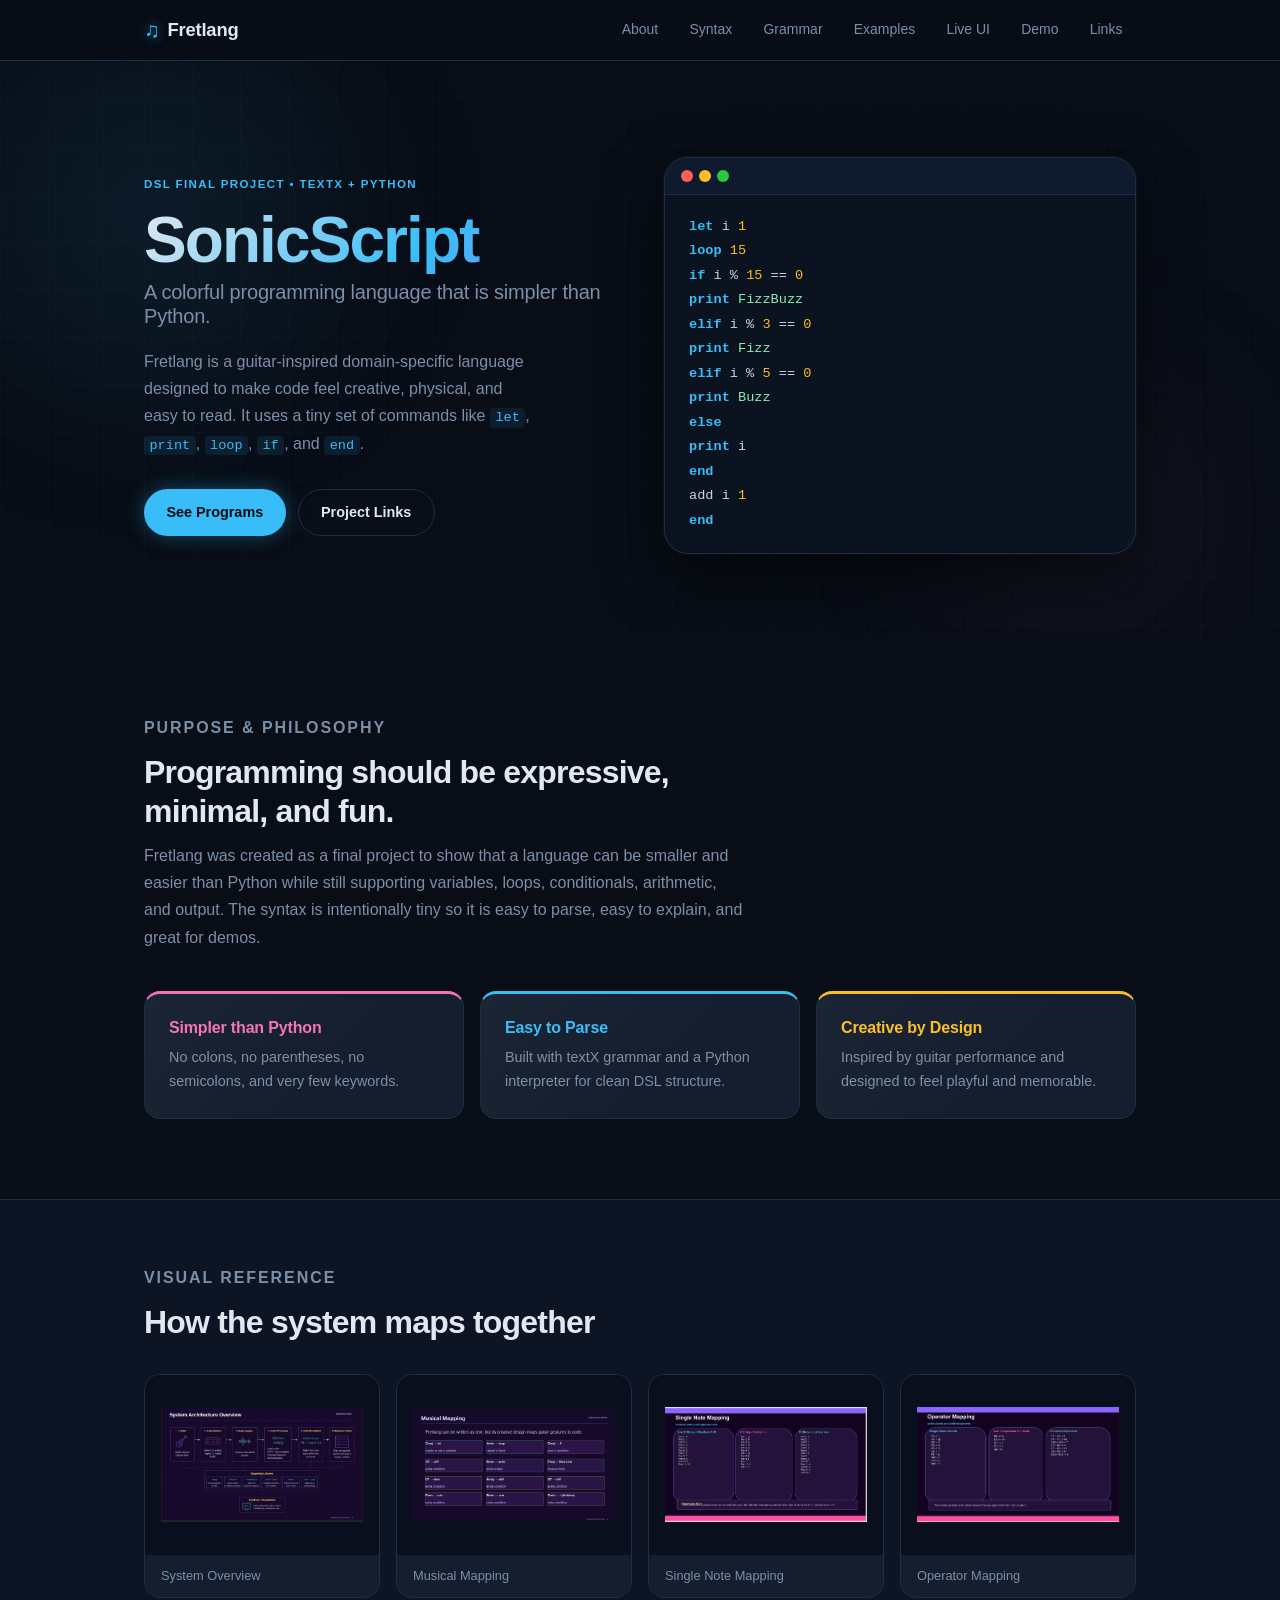
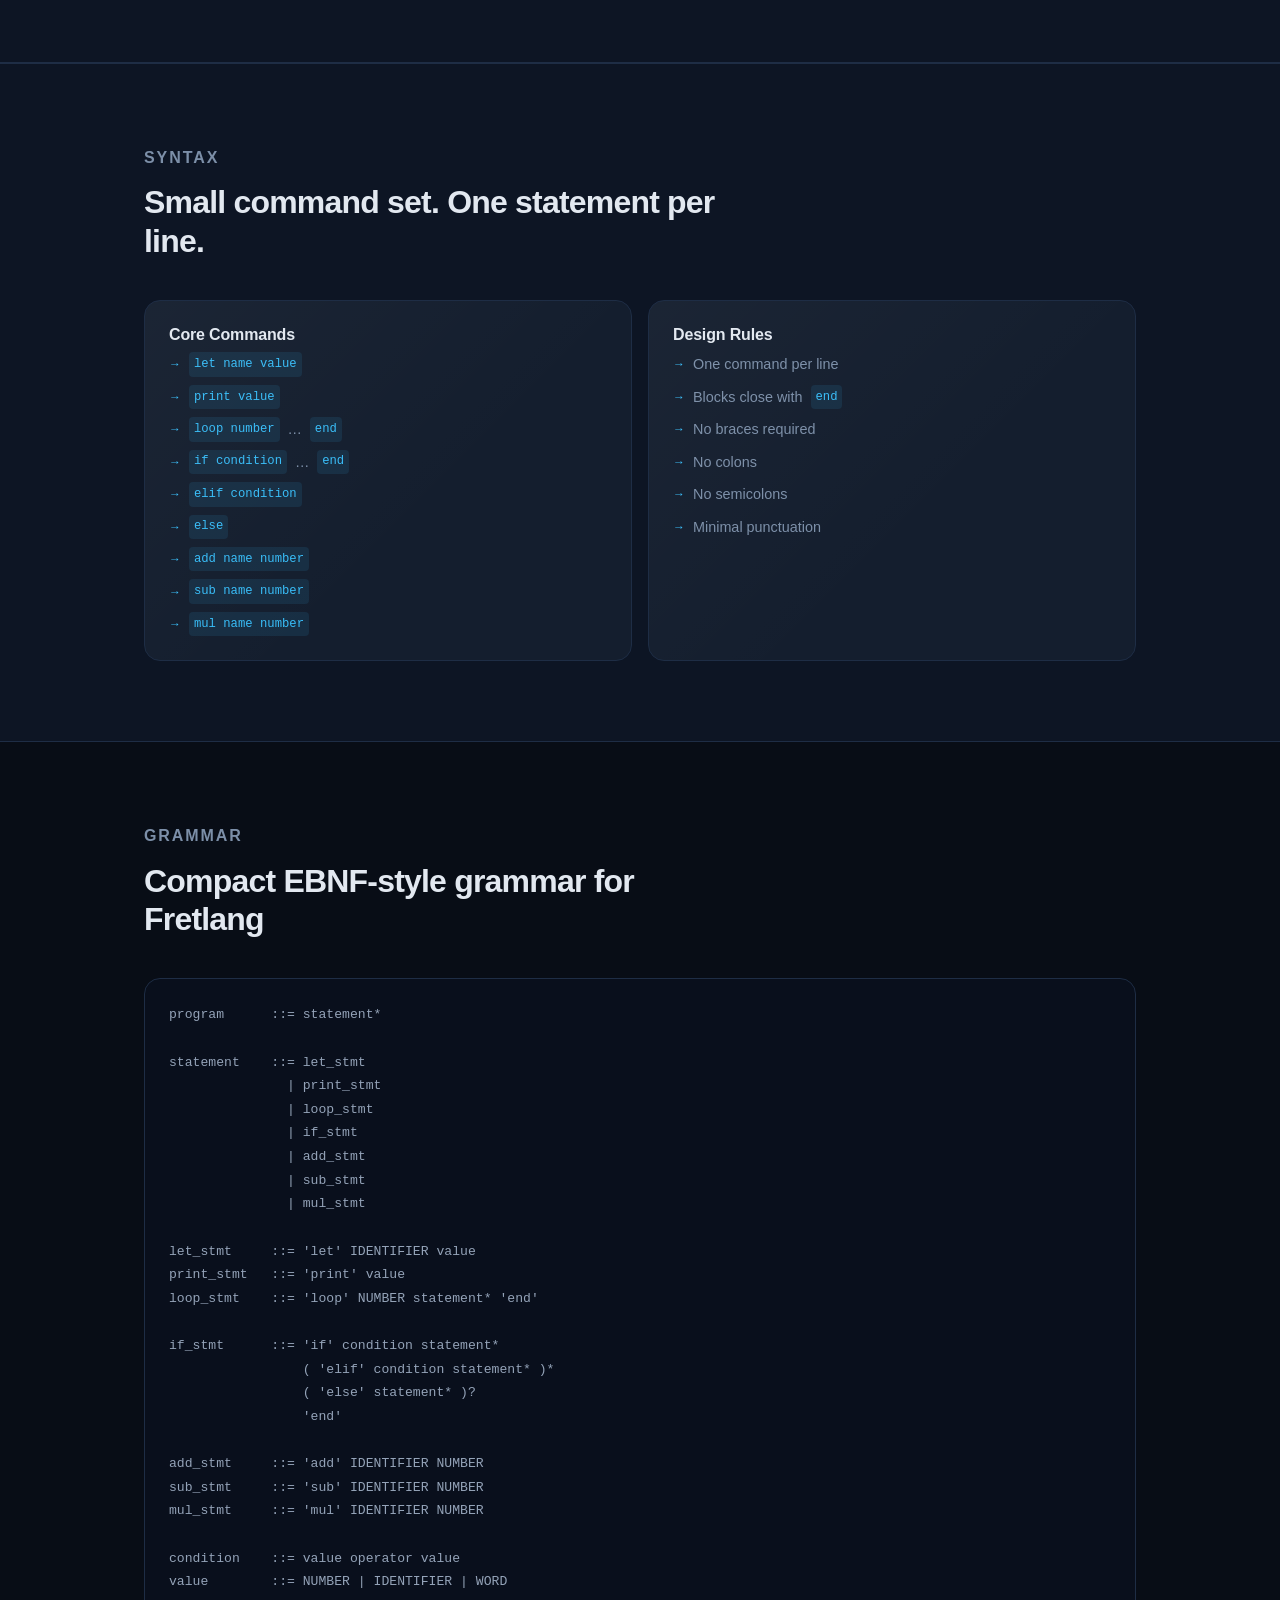
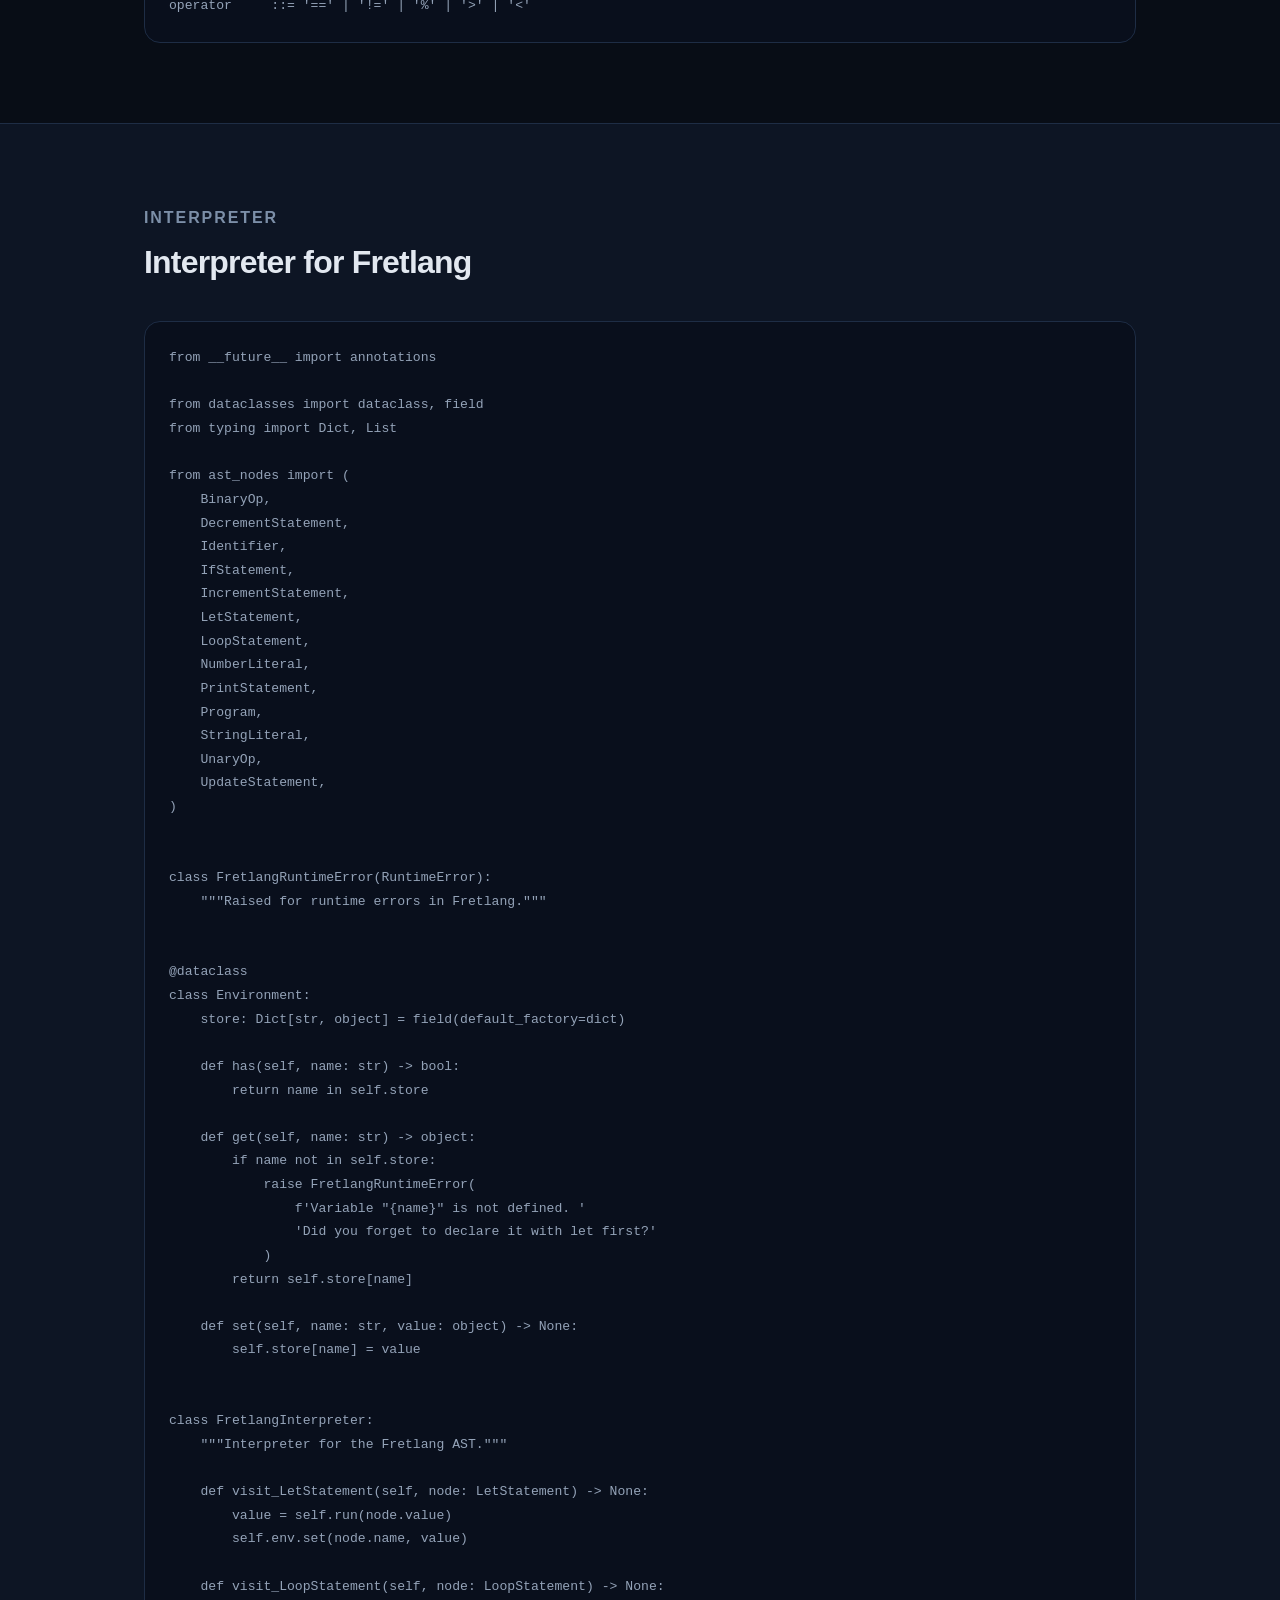
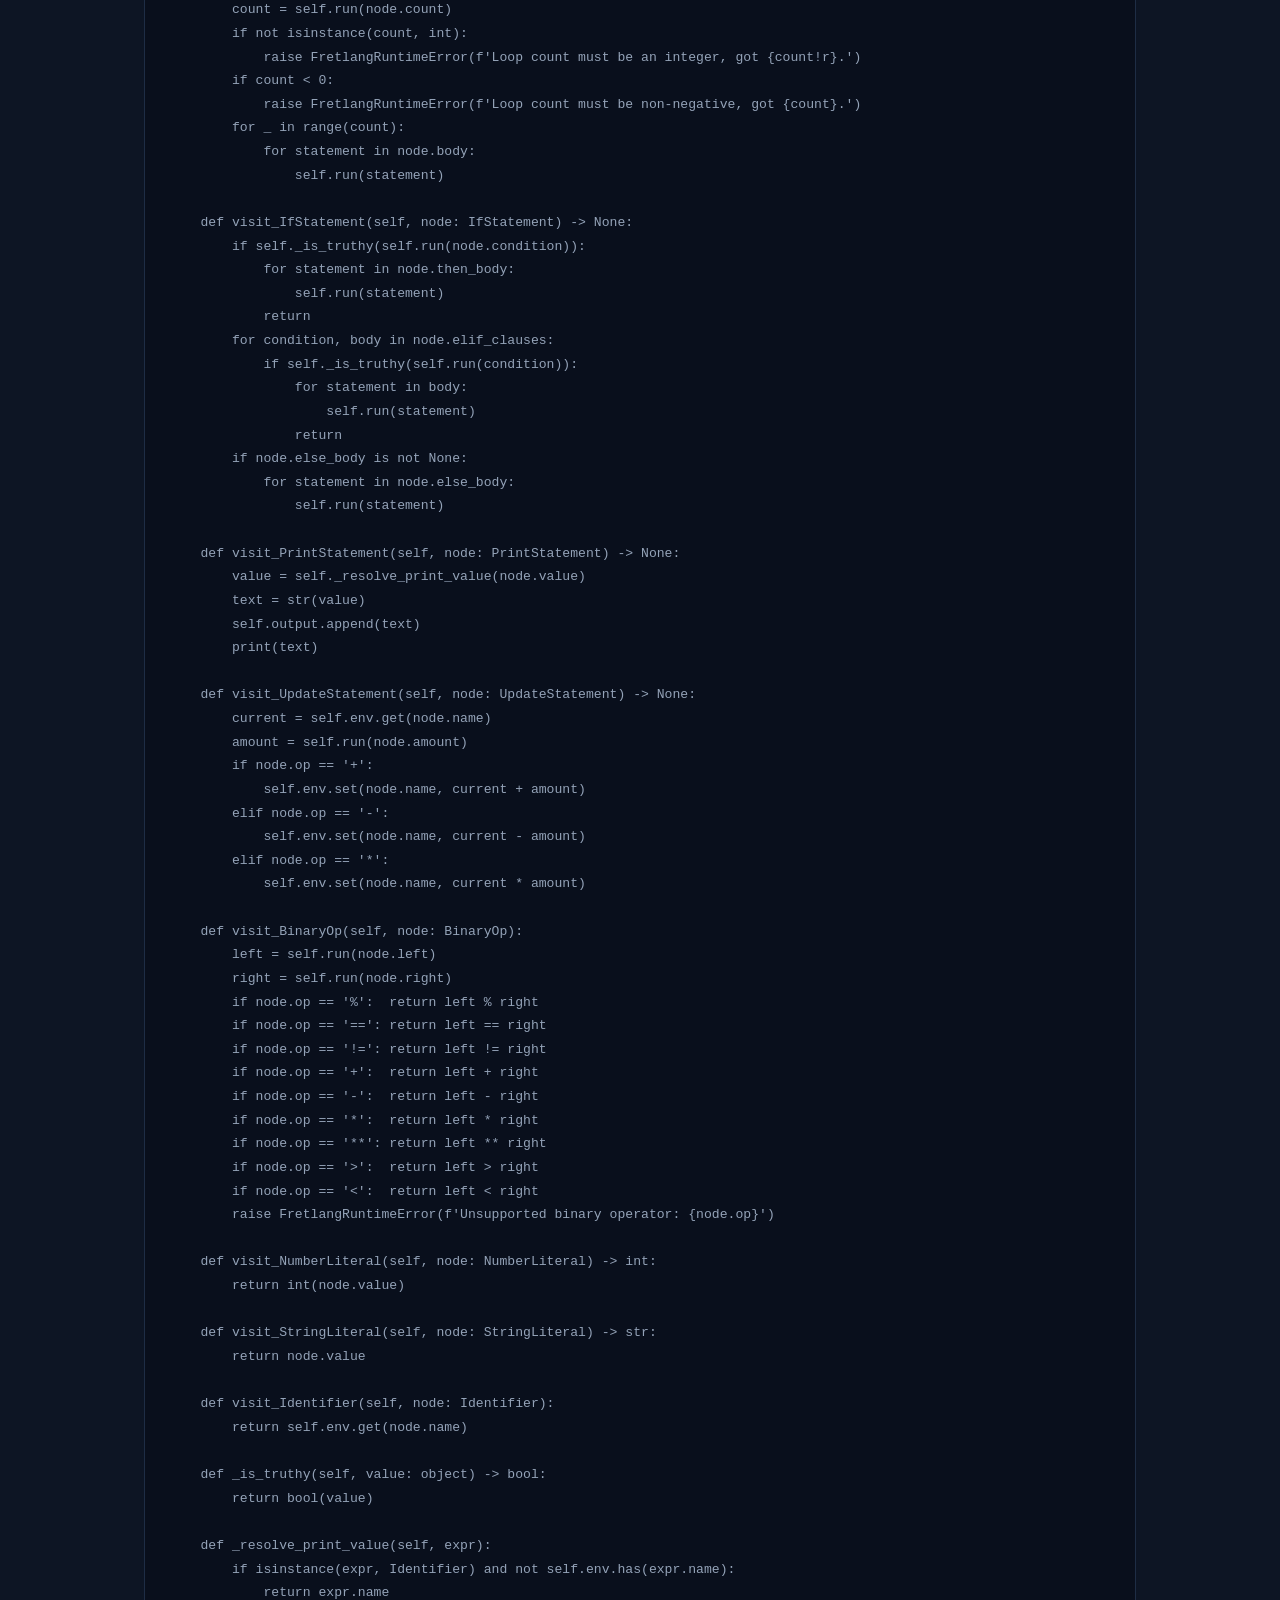
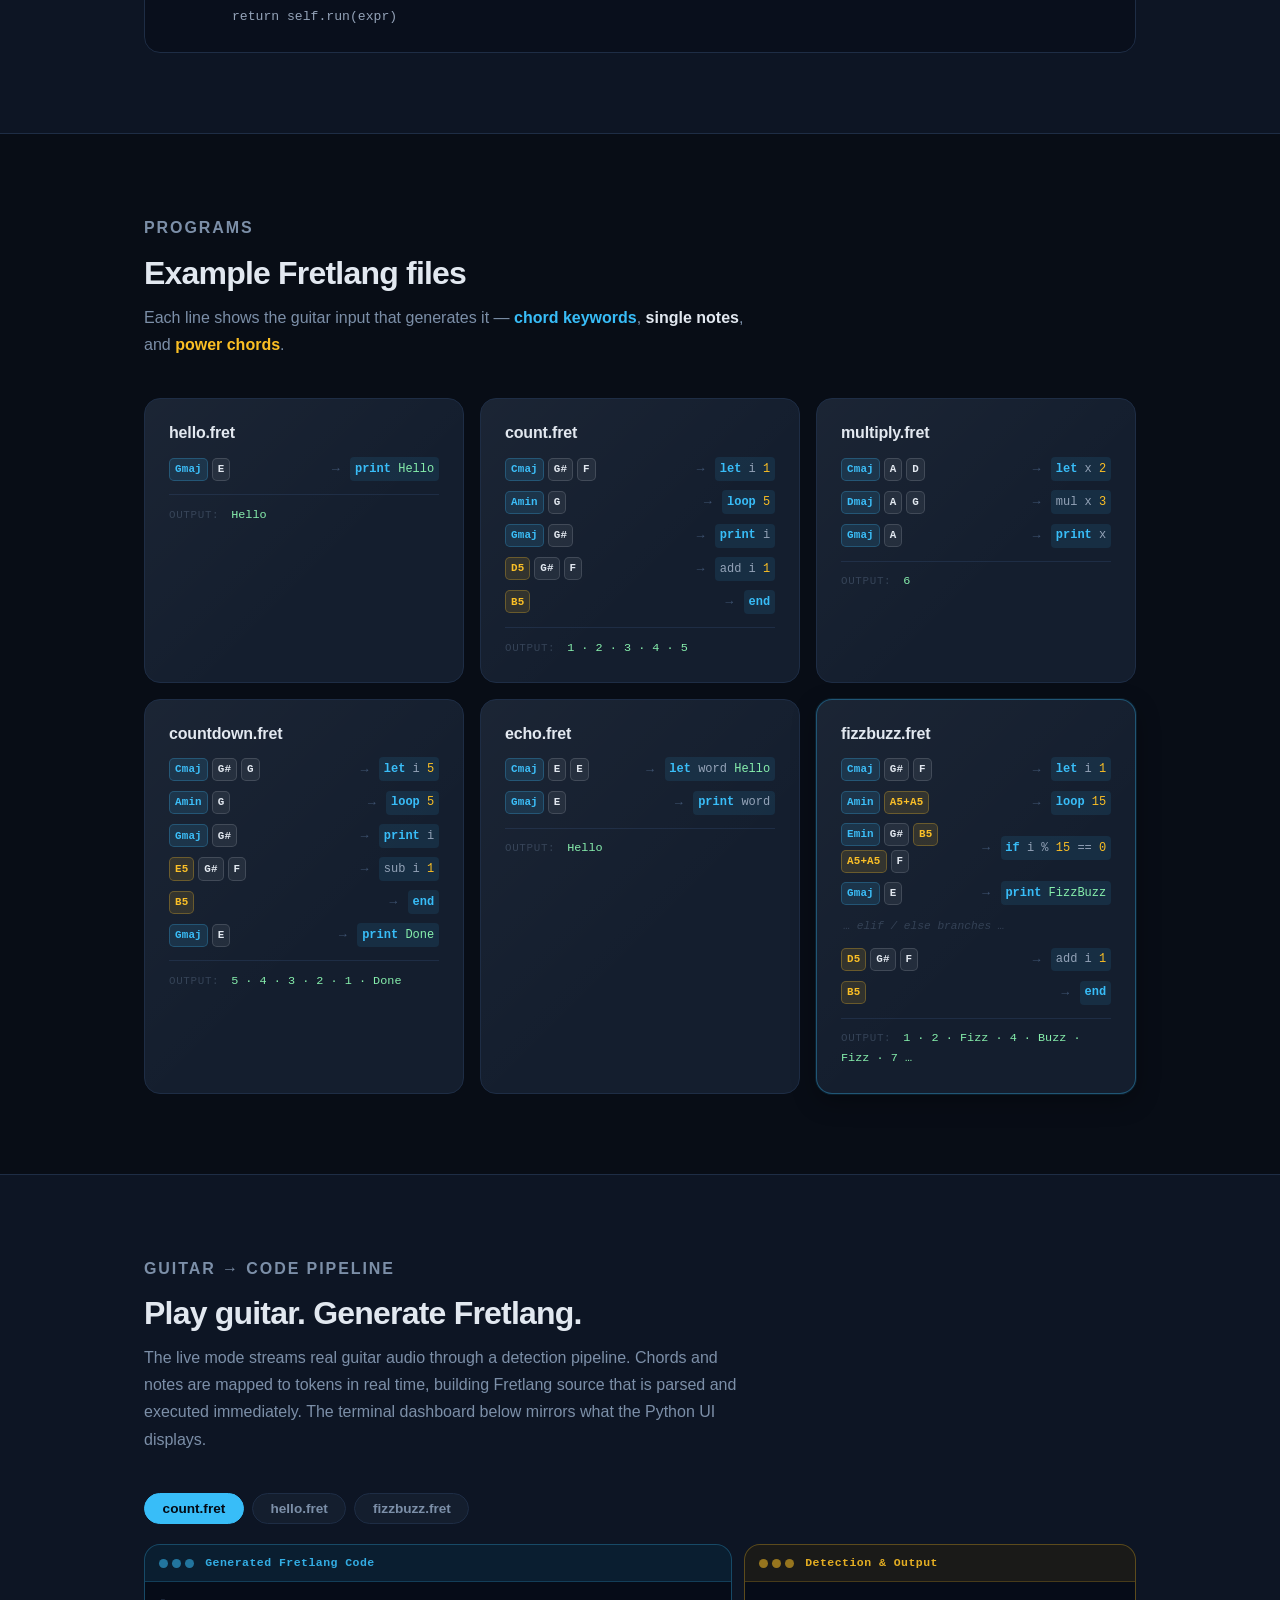
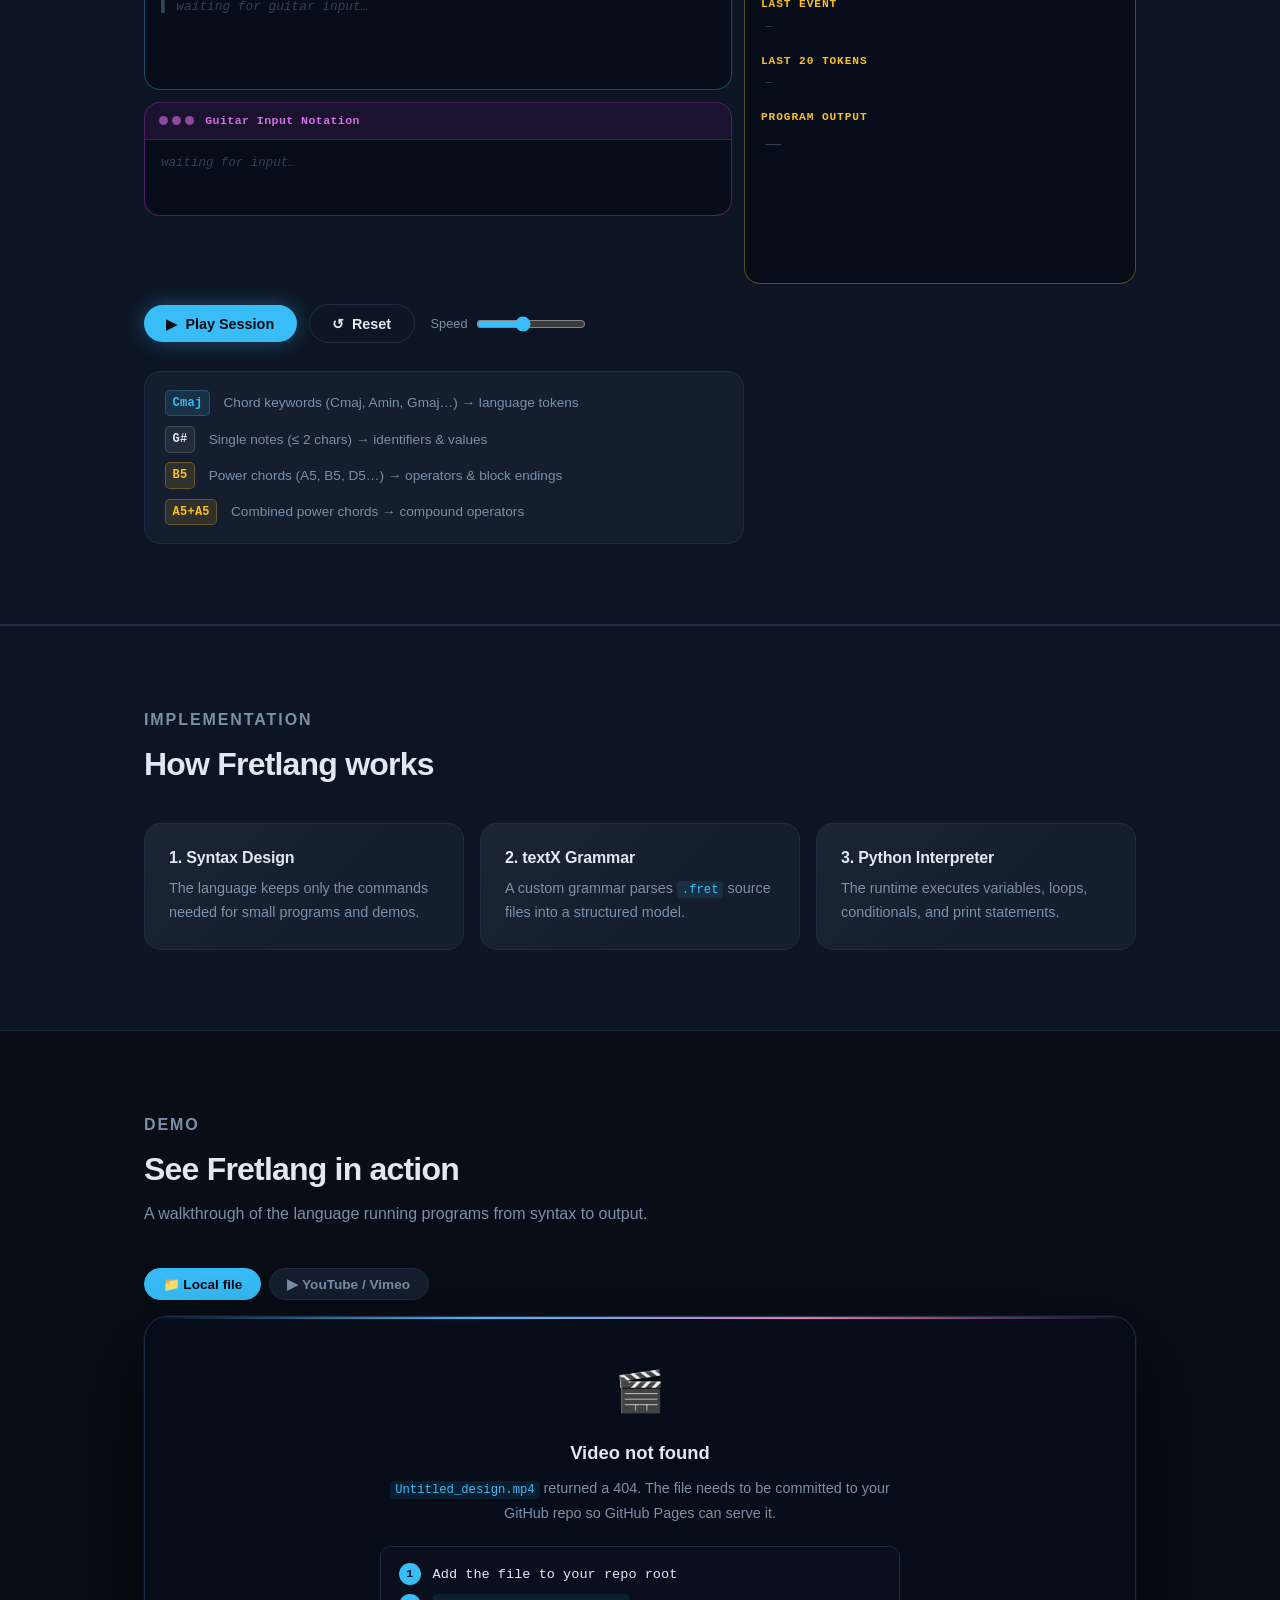
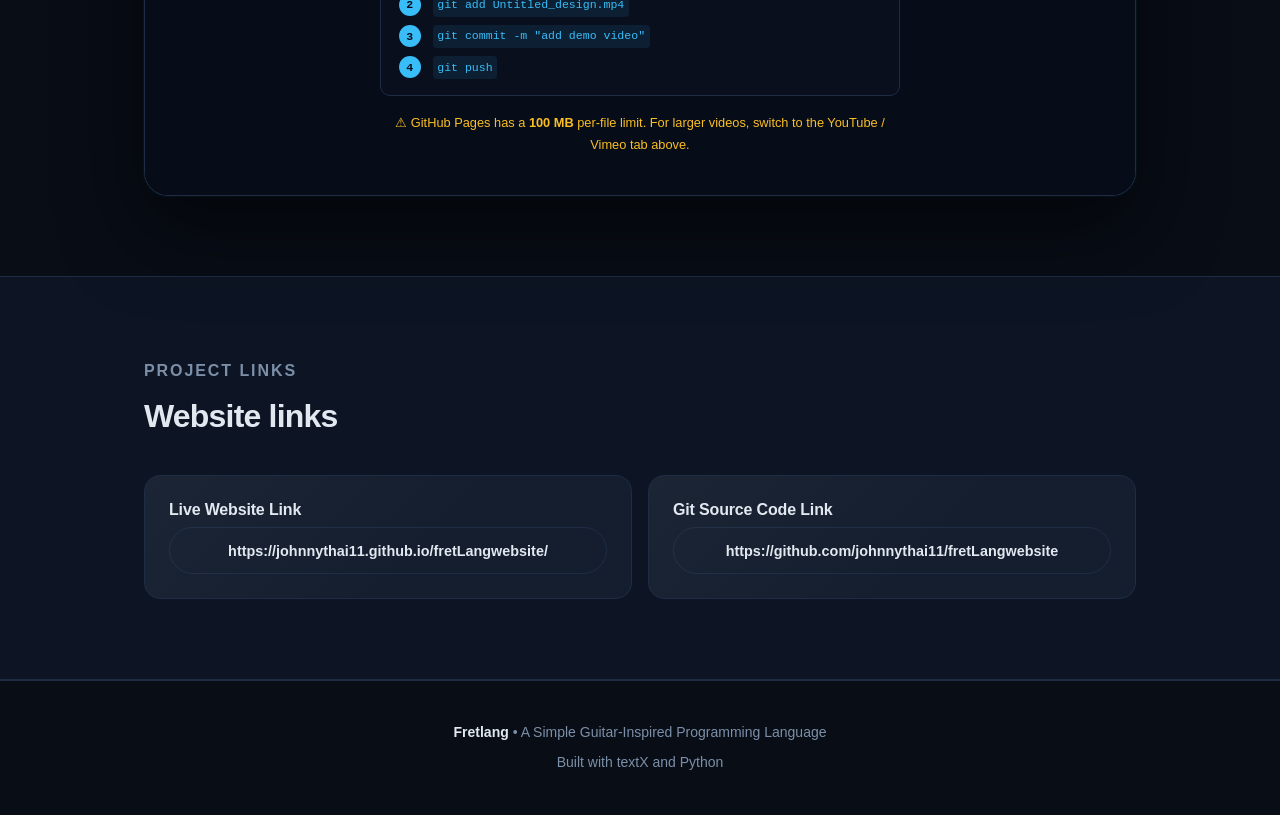
==== commit e72d8fb0: "Rename Fretlang to SonicScript in index.html" ====
--- a/index.html
+++ b/index.html
@@ -37,7 +37,7 @@
       <div class="container hero-grid">
         <div class="hero-copy">
           <p class="eyebrow">DSL Final Project • textX + Python</p>
-          <h1>Fretlang</h1>
+          <h1>SonicScript</h1>
           <h2>A colorful programming language that is simpler than Python.</h2>
           <p class="lead">
             Fretlang is a guitar-inspired domain-specific language designed to make code feel
--- a/styles.css
+++ b/styles.css
@@ -862,3 +862,242 @@
   font-size: 0.85rem;
   color: var(--muted);
 }
+
+/* ─── Video section enhancements ─────────────────────────── */
+
+.video-toggle {
+  display: flex;
+  gap: 0.5rem;
+  margin-bottom: 1rem;
+}
+
+.vtab {
+  font-family: var(--font-body);
+  font-size: 0.85rem;
+  font-weight: 600;
+  padding: 0.45rem 1.1rem;
+  border-radius: 999px;
+  border: 1px solid var(--card-border);
+  background: var(--card);
+  color: var(--muted);
+  cursor: pointer;
+  transition: background 0.18s, color 0.18s, border-color 0.18s;
+}
+.vtab:hover { color: var(--text); border-color: #3d5270; }
+.vtab.active { background: var(--accent); border-color: var(--accent); color: #040a14; }
+
+.vpanel { display: none; }
+.vpanel.active { display: block; }
+
+/* Video wrapper — reuse existing but needs flex for fallback overlay */
+.demo-video-wrapper {
+  position: relative;
+  display: flex;
+  flex-direction: column;
+}
+
+#demo-video {
+  width: 100%;
+  display: block;
+  max-height: 560px;
+  object-fit: contain;
+  background: #000;
+}
+
+/* Fallback card shown when video 404s */
+.video-fallback {
+  display: flex;
+  align-items: center;
+  justify-content: center;
+  min-height: 280px;
+  padding: 2.5rem 1.5rem;
+  background: #060c18;
+}
+
+.vfallback-inner {
+  max-width: 520px;
+  text-align: center;
+}
+
+.vfallback-icon {
+  font-size: 2.5rem;
+  display: block;
+  margin-bottom: 0.75rem;
+}
+
+.vfallback-title {
+  font-size: 1.15rem;
+  font-weight: 700;
+  color: var(--text);
+  margin-bottom: 0.5rem;
+}
+
+.vfallback-body {
+  color: var(--muted);
+  font-size: 0.9rem;
+  margin-bottom: 1.25rem;
+}
+
+.vfallback-steps {
+  display: flex;
+  flex-direction: column;
+  gap: 0.5rem;
+  text-align: left;
+  background: #090f1c;
+  border: 1px solid var(--card-border);
+  border-radius: var(--radius-sm);
+  padding: 1rem 1.1rem;
+  margin-bottom: 1rem;
+}
+
+.vstep {
+  display: flex;
+  align-items: center;
+  gap: 0.75rem;
+  font-size: 0.85rem;
+  color: var(--text);
+  font-family: var(--font-mono);
+}
+
+.vstep-num {
+  width: 22px; height: 22px;
+  border-radius: 50%;
+  background: var(--accent);
+  color: #040a14;
+  font-size: 0.72rem;
+  font-weight: 800;
+  display: flex;
+  align-items: center;
+  justify-content: center;
+  flex-shrink: 0;
+}
+
+.vfallback-note {
+  font-size: 0.8rem;
+  color: #fbbf24;
+  margin-top: 0.5rem;
+}
+
+/* YouTube embed */
+.yt-wrapper { min-height: 320px; }
+
+.yt-prompt {
+  display: flex;
+  flex-direction: column;
+  align-items: center;
+  justify-content: center;
+  min-height: 320px;
+  padding: 2rem 1.5rem;
+  text-align: center;
+}
+
+.yt-input-row {
+  display: flex;
+  gap: 0.5rem;
+  width: 100%;
+  max-width: 460px;
+  margin: 1rem 0 0.75rem;
+}
+
+.yt-input-row input {
+  flex: 1;
+  background: #090f1c;
+  border: 1px solid var(--card-border);
+  border-radius: var(--radius-sm);
+  padding: 0.6rem 0.85rem;
+  font-family: var(--font-mono);
+  font-size: 0.82rem;
+  color: var(--text);
+  outline: none;
+  transition: border-color 0.18s;
+}
+.yt-input-row input:focus { border-color: var(--accent); }
+.yt-input-row input::placeholder { color: #3d5270; }
+
+#yt-frame {
+  width: 100%;
+  min-height: 480px;
+  border: none;
+  background: #000;
+}
+
+/* ─── Example cards — guitar notation mapped ─────────────── */
+
+.ex-cyan  { color: var(--accent); font-weight: 600; }
+.ex-white { color: var(--text);   font-weight: 600; }
+.ex-gold  { color: var(--gold);   font-weight: 600; }
+
+/* One row: chips  →  code */
+.fret-map {
+  display: flex;
+  flex-direction: column;
+  gap: 0.45rem;
+  margin: 0.85rem 0 0.75rem;
+}
+
+.fret-line {
+  display: grid;
+  grid-template-columns: 1fr auto auto;
+  align-items: center;
+  gap: 0.4rem;
+  min-height: 26px;
+}
+
+.fret-chips {
+  display: flex;
+  flex-wrap: wrap;
+  gap: 0.25rem;
+  align-items: center;
+}
+
+/* override notechip size inside cards — slightly smaller */
+.fret-chips .notechip {
+  font-size: 0.68rem;
+  padding: 0.12em 0.45em;
+}
+
+.fret-arrow {
+  color: #3d5270;
+  font-size: 0.8rem;
+  flex-shrink: 0;
+  padding: 0 0.1rem;
+}
+
+.fret-code {
+  font-family: var(--font-mono);
+  font-size: 0.75rem;
+  color: #94a3b8;
+  white-space: nowrap;
+  flex-shrink: 0;
+}
+
+/* dim ellipsis row for fizzbuzz middle lines */
+.fret-line-dim {
+  grid-template-columns: 1fr;
+}
+
+.fret-ellipsis {
+  font-family: var(--font-mono);
+  font-size: 0.7rem;
+  color: #334155;
+  font-style: italic;
+  padding-left: 0.15rem;
+}
+
+/* output line at the bottom of each card */
+.fret-output {
+  margin-top: 0.6rem;
+  padding-top: 0.6rem;
+  border-top: 1px solid var(--card-border);
+  font-family: var(--font-mono);
+  font-size: 0.74rem;
+  color: #86efac;
+}
+
+.out-label {
+  color: #334155;
+  margin-right: 0.3rem;
+  font-size: 0.68rem;
+  text-transform: uppercase;
+  letter-spacing: 0.06em;
+}
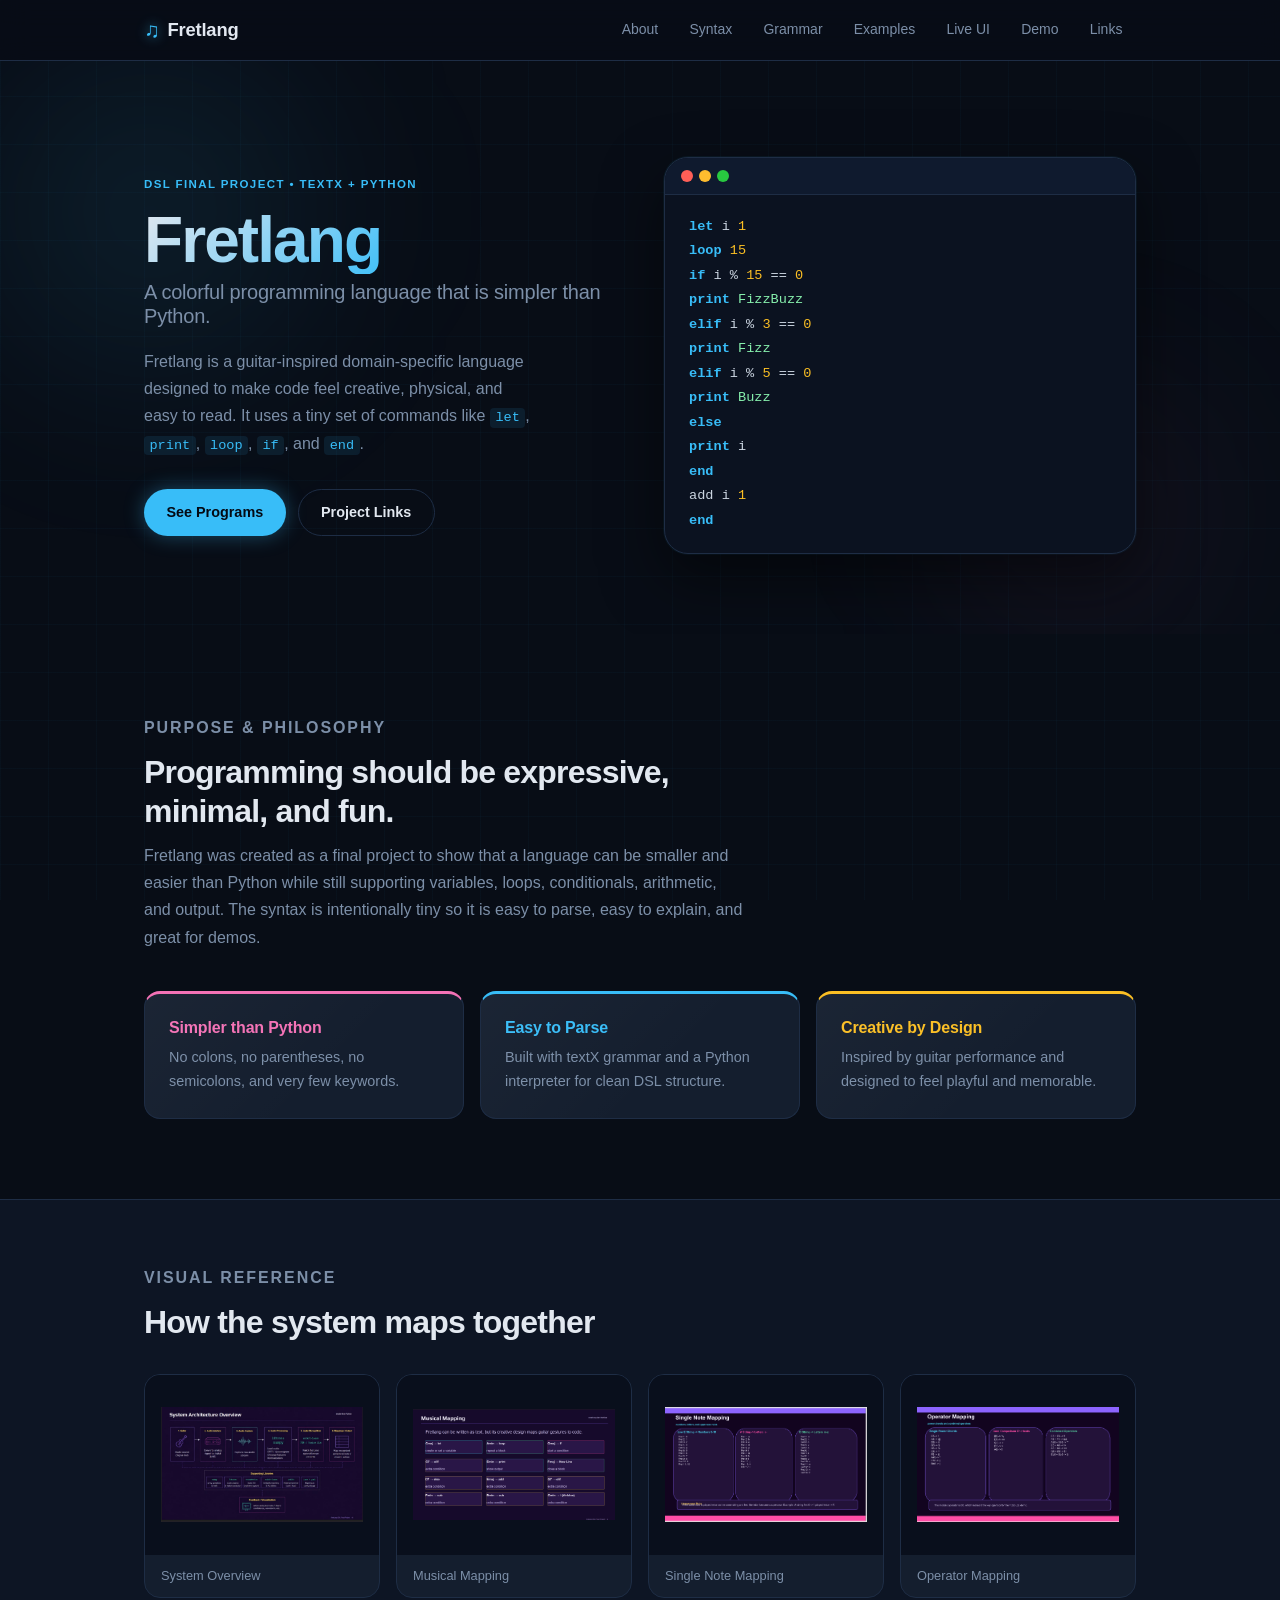
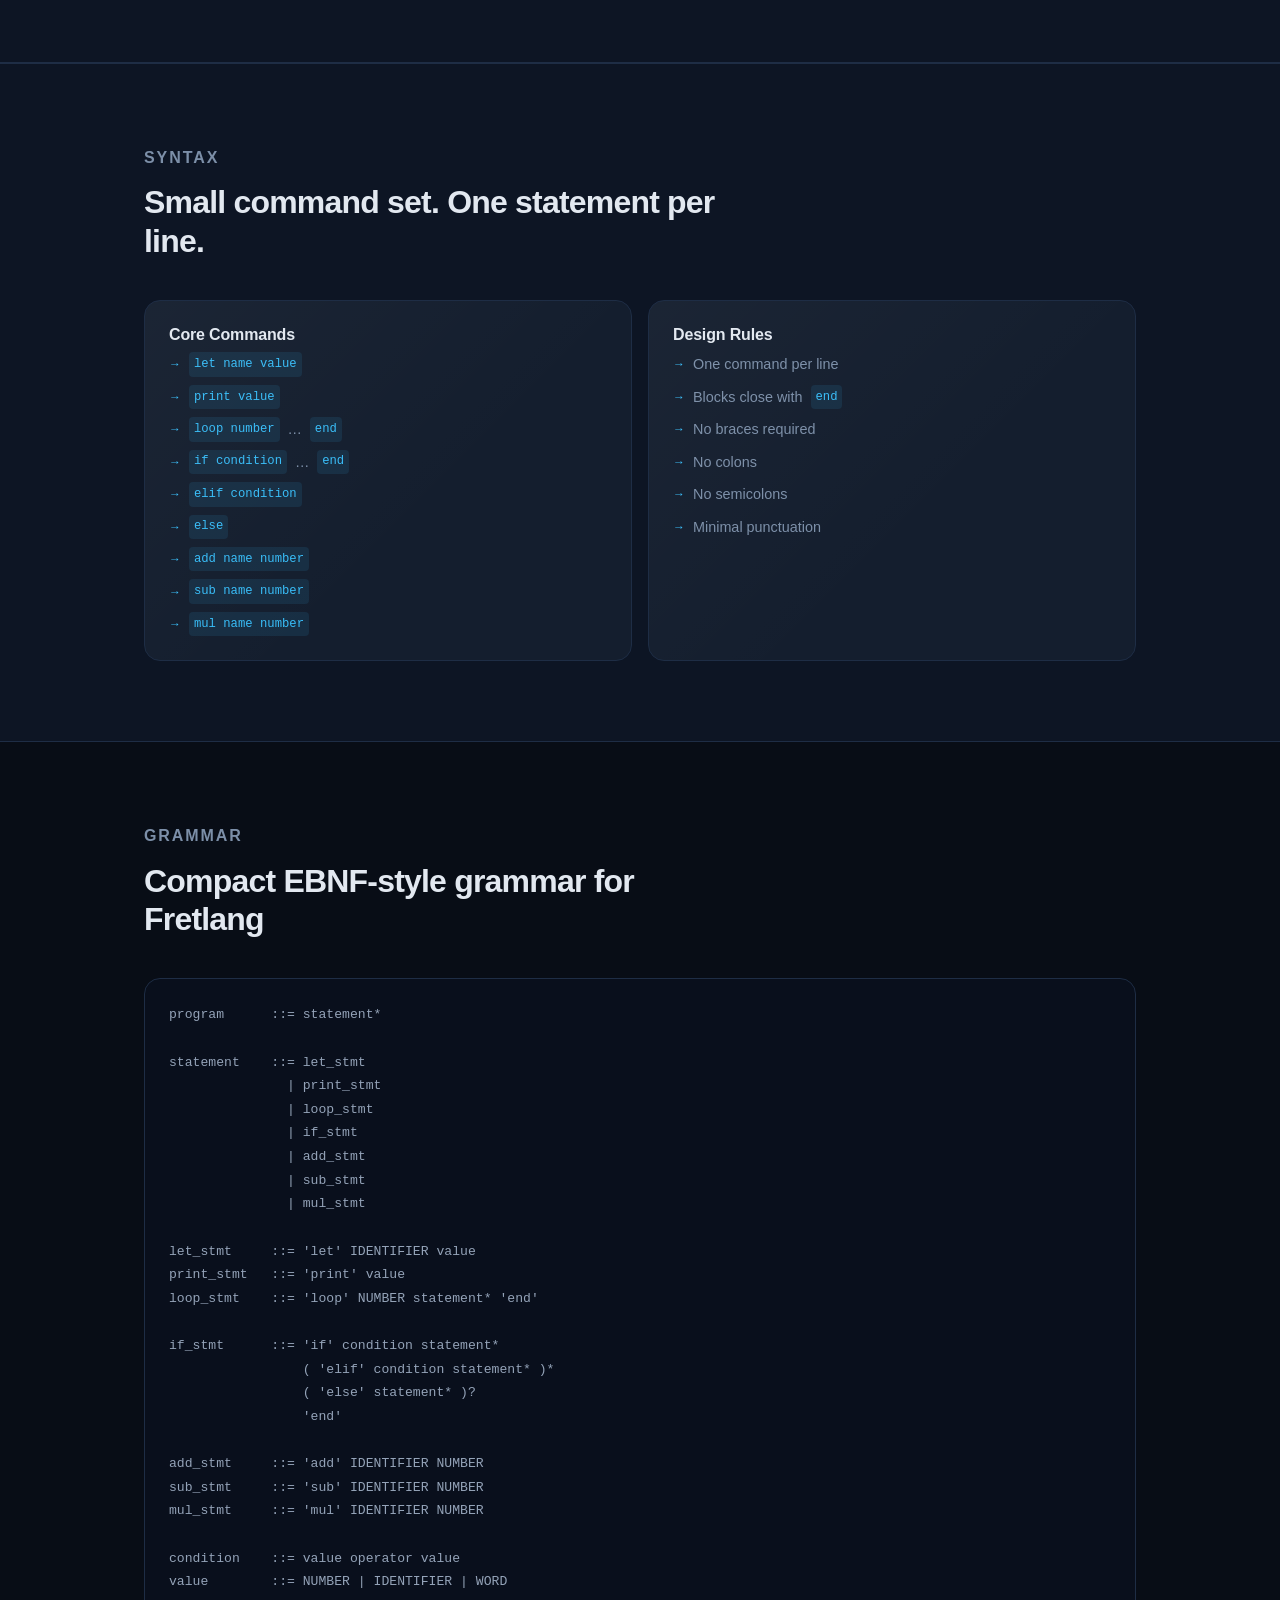
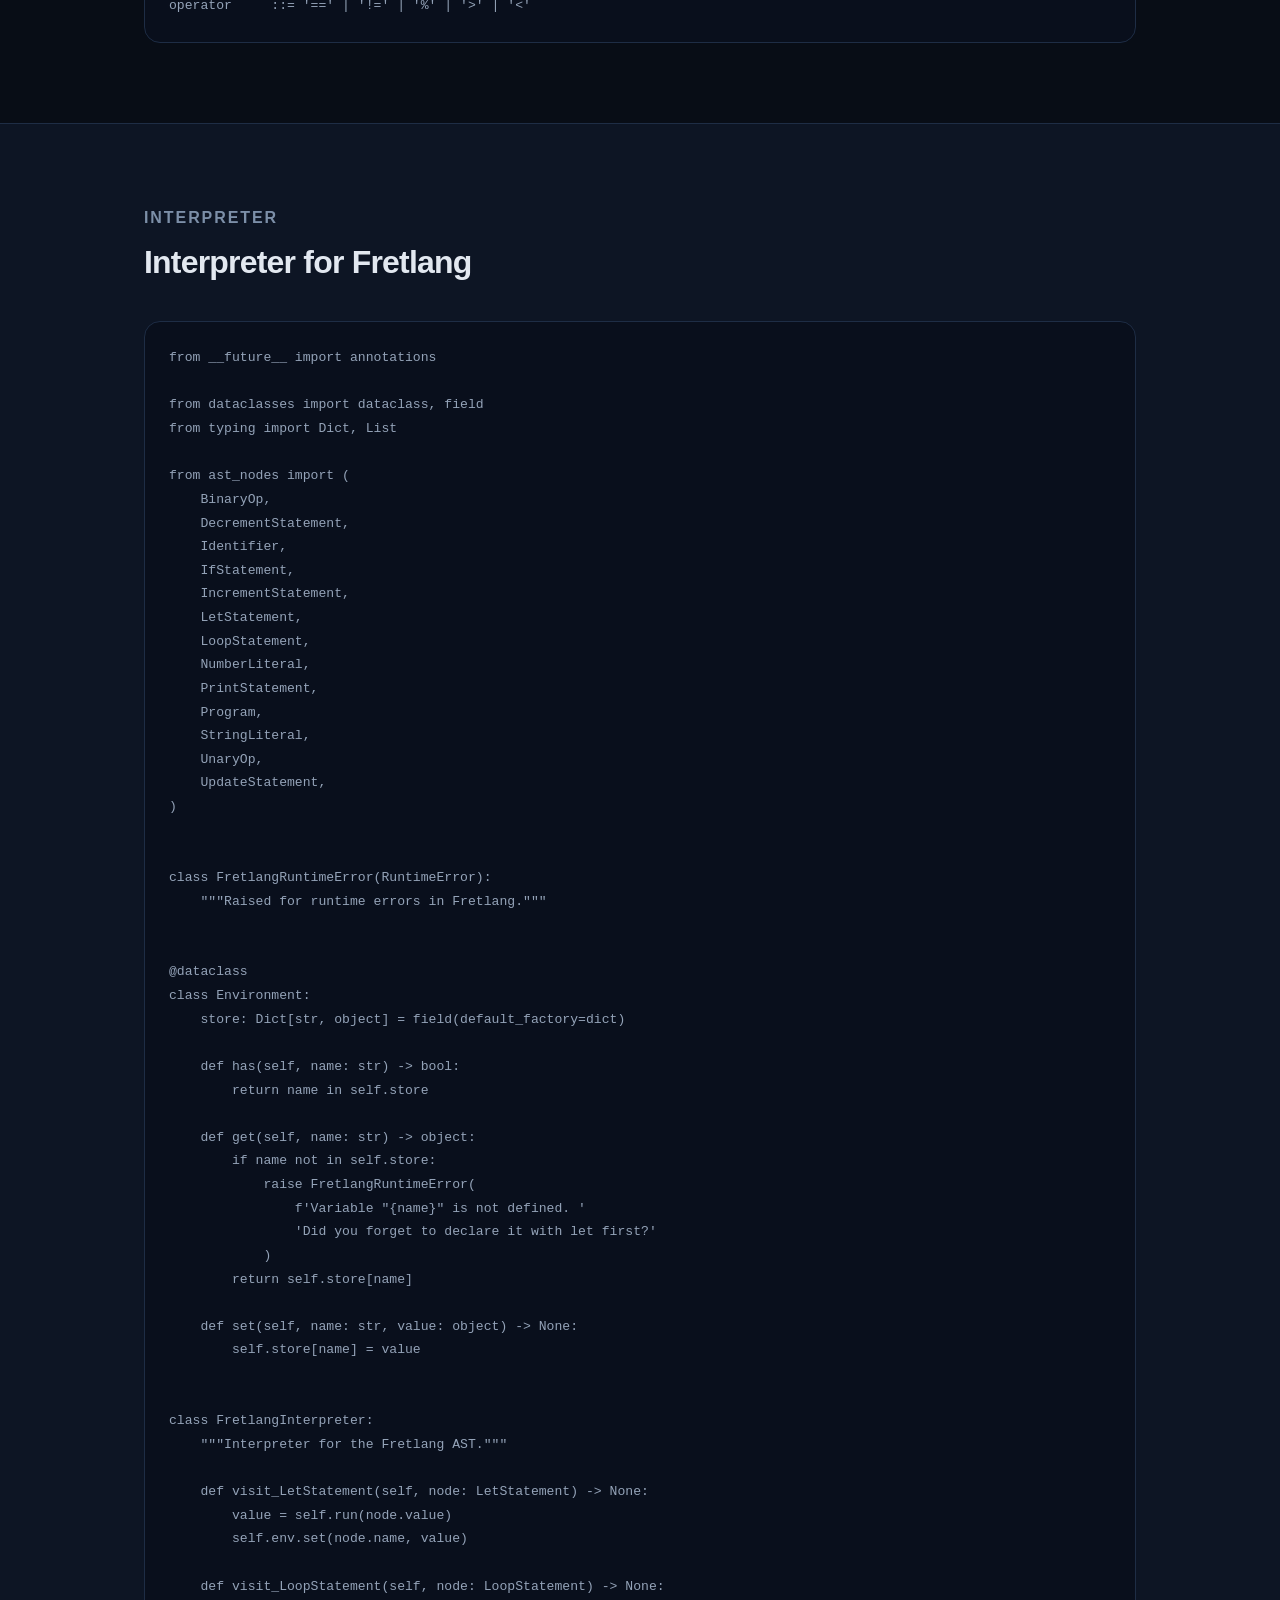
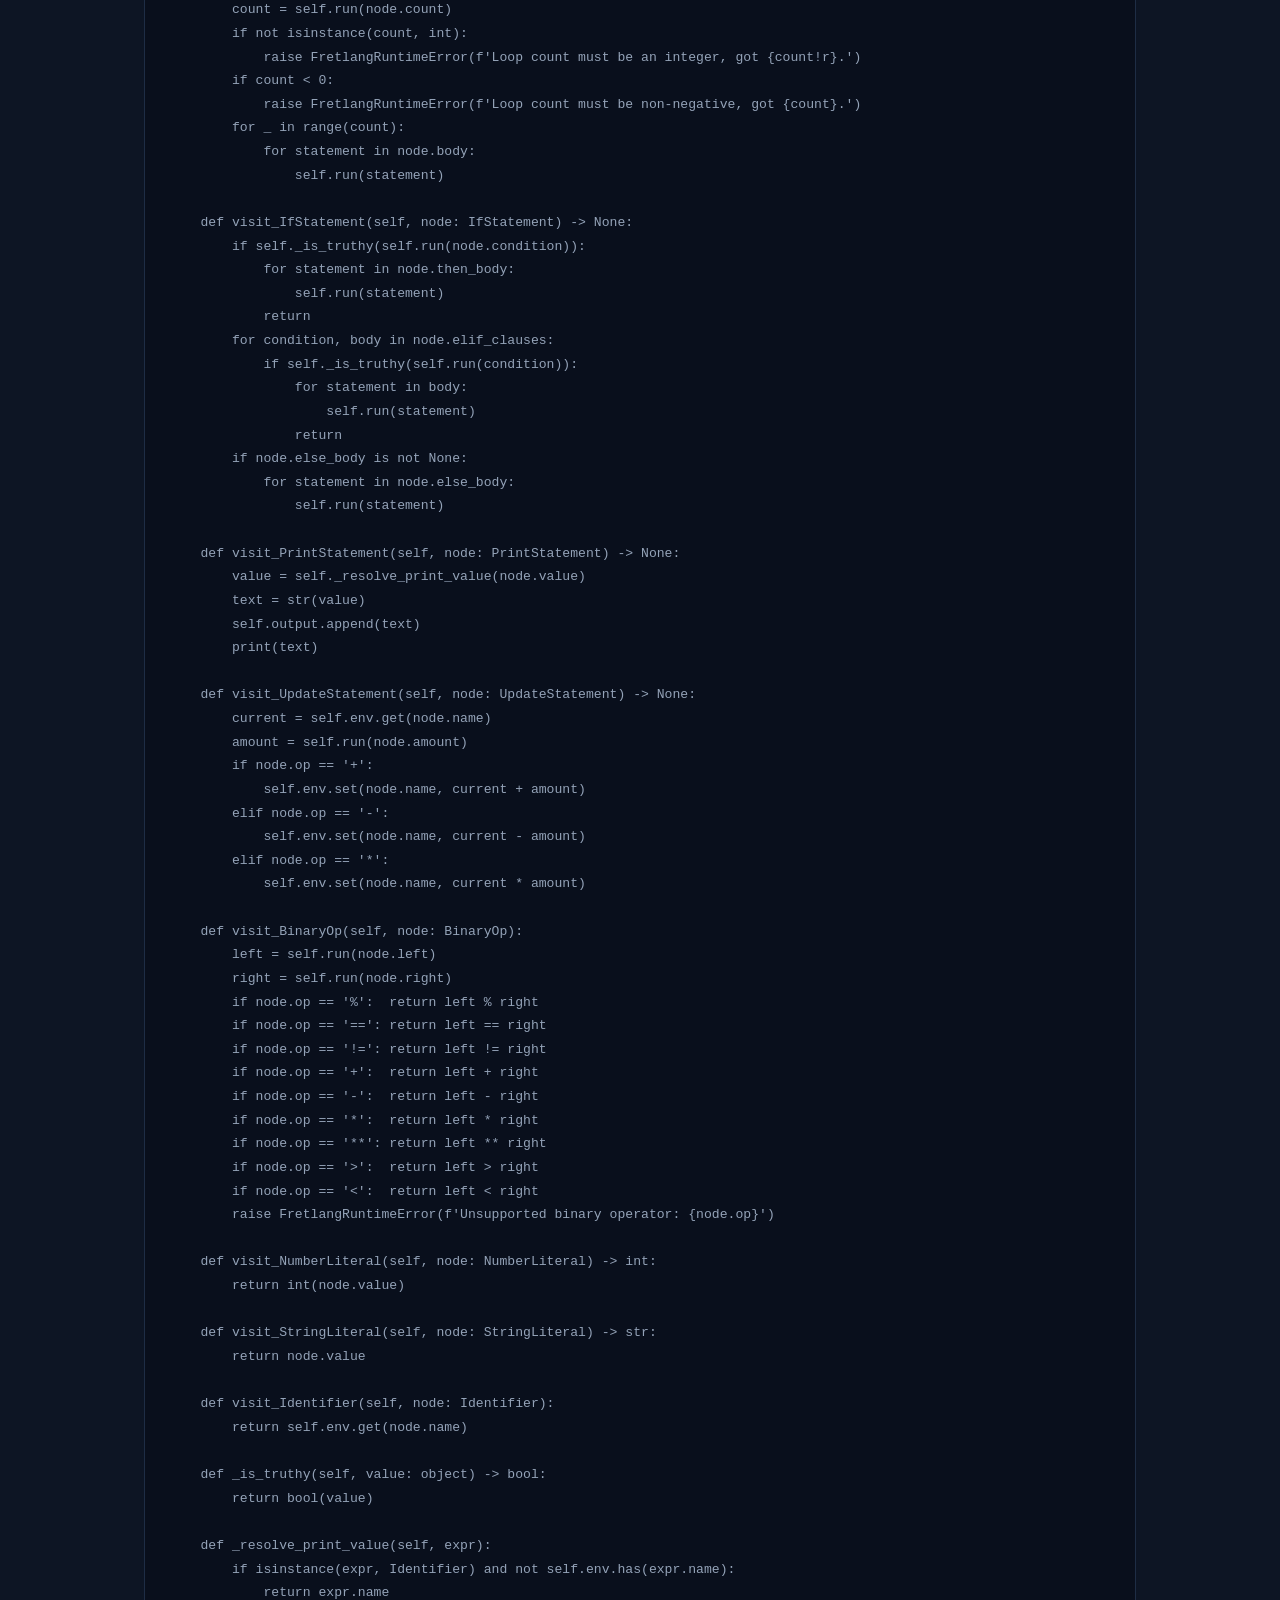
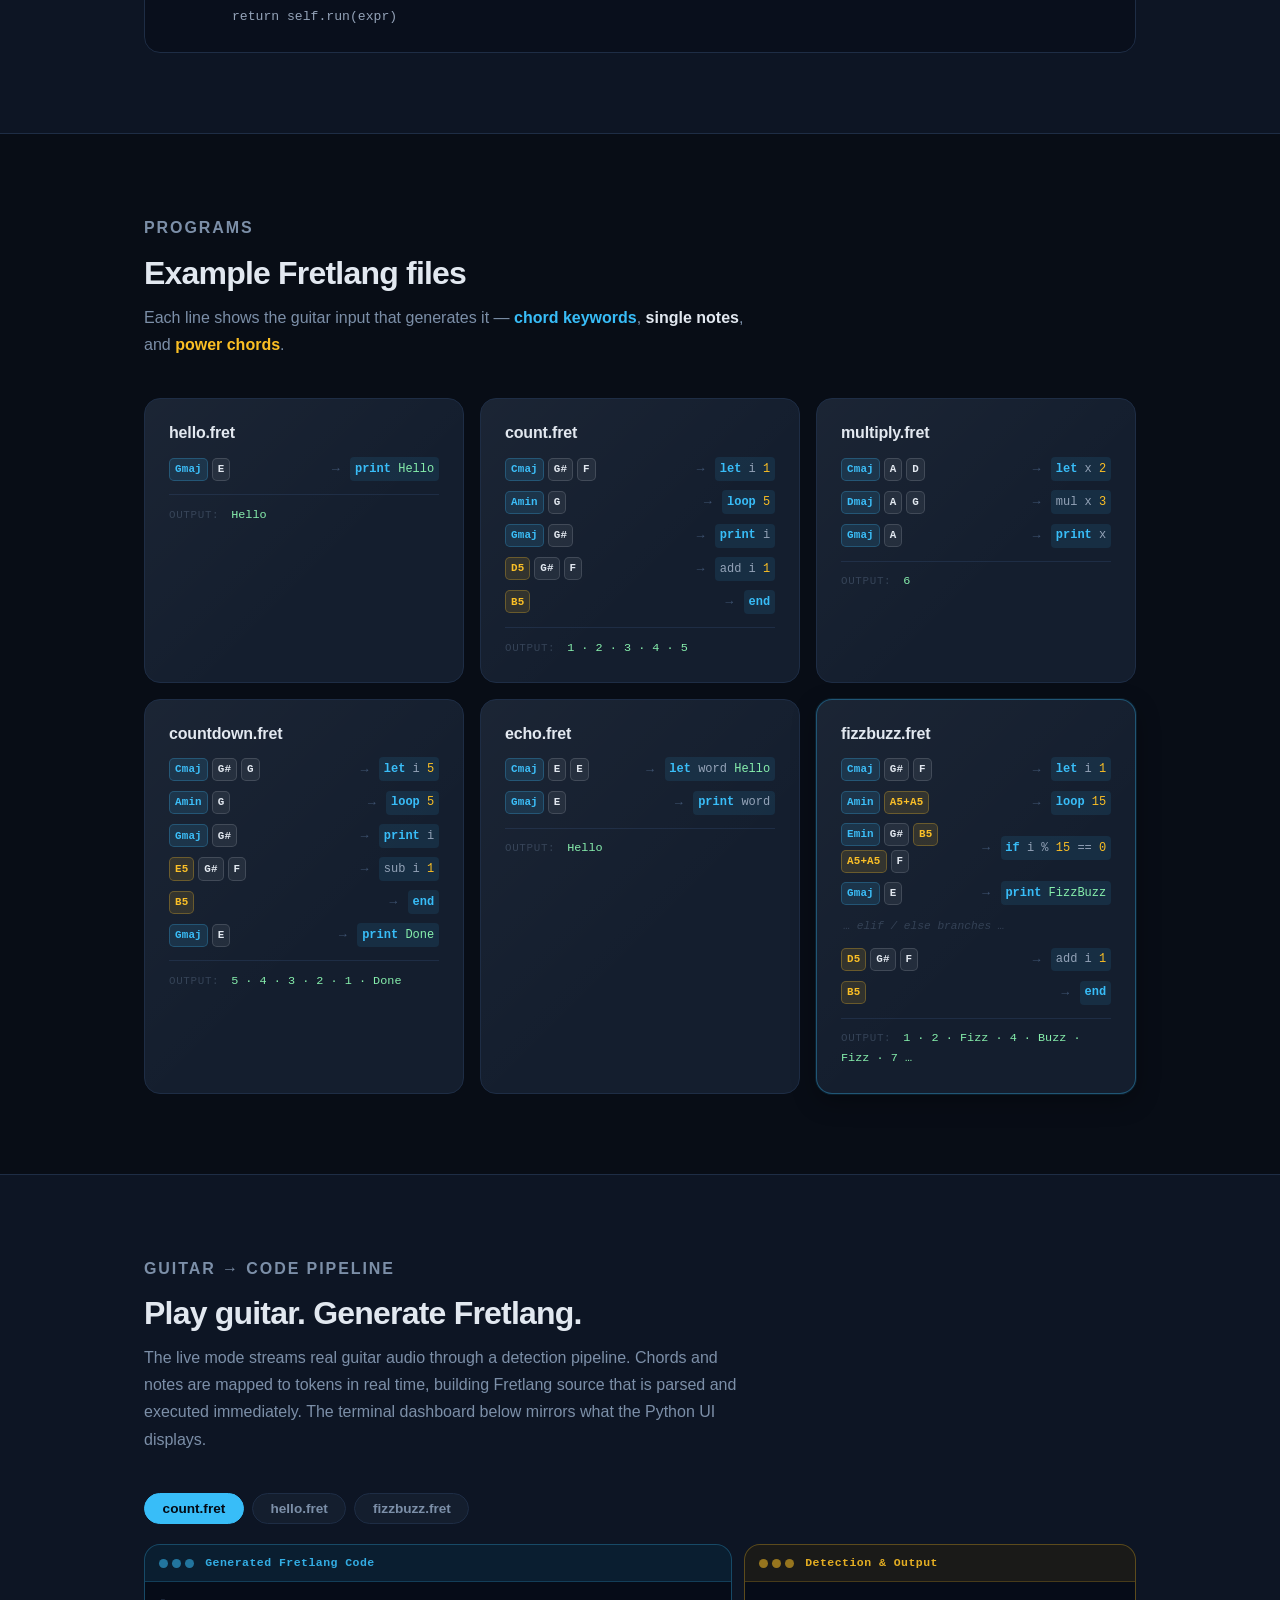
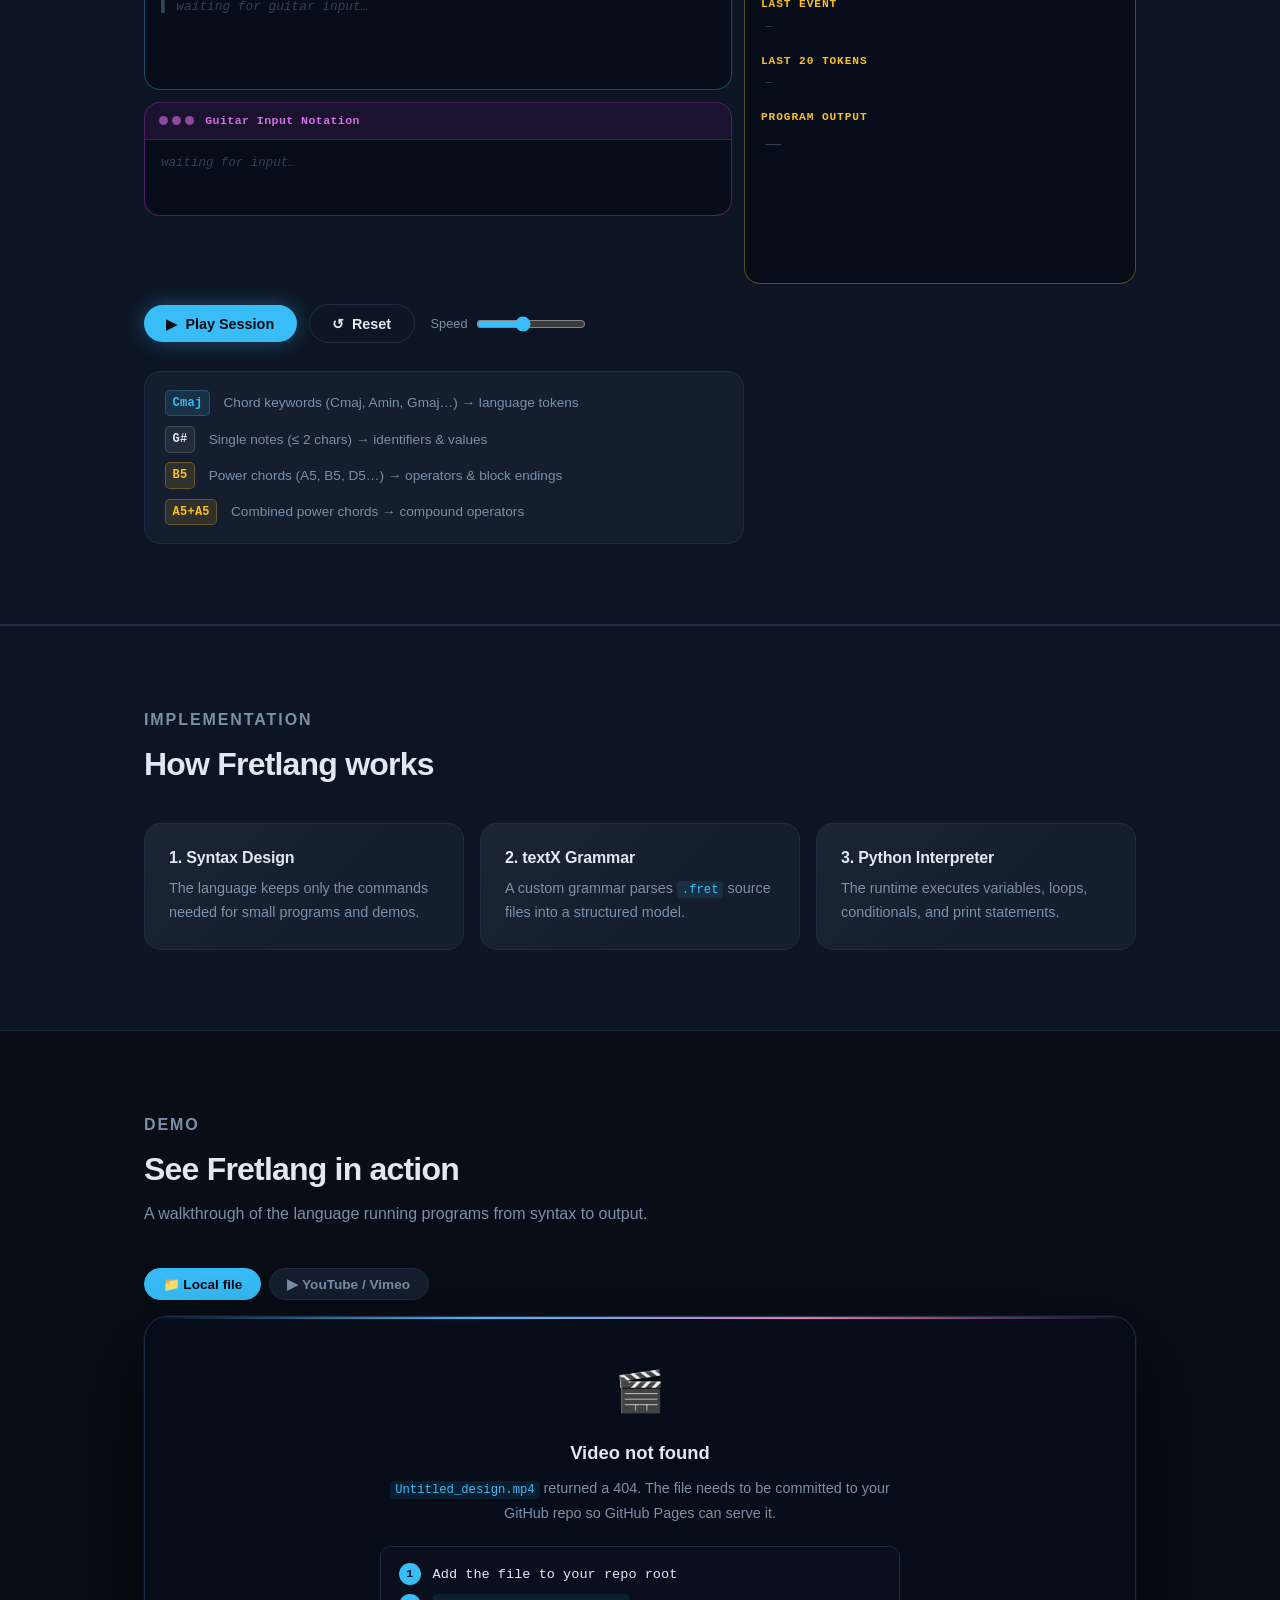
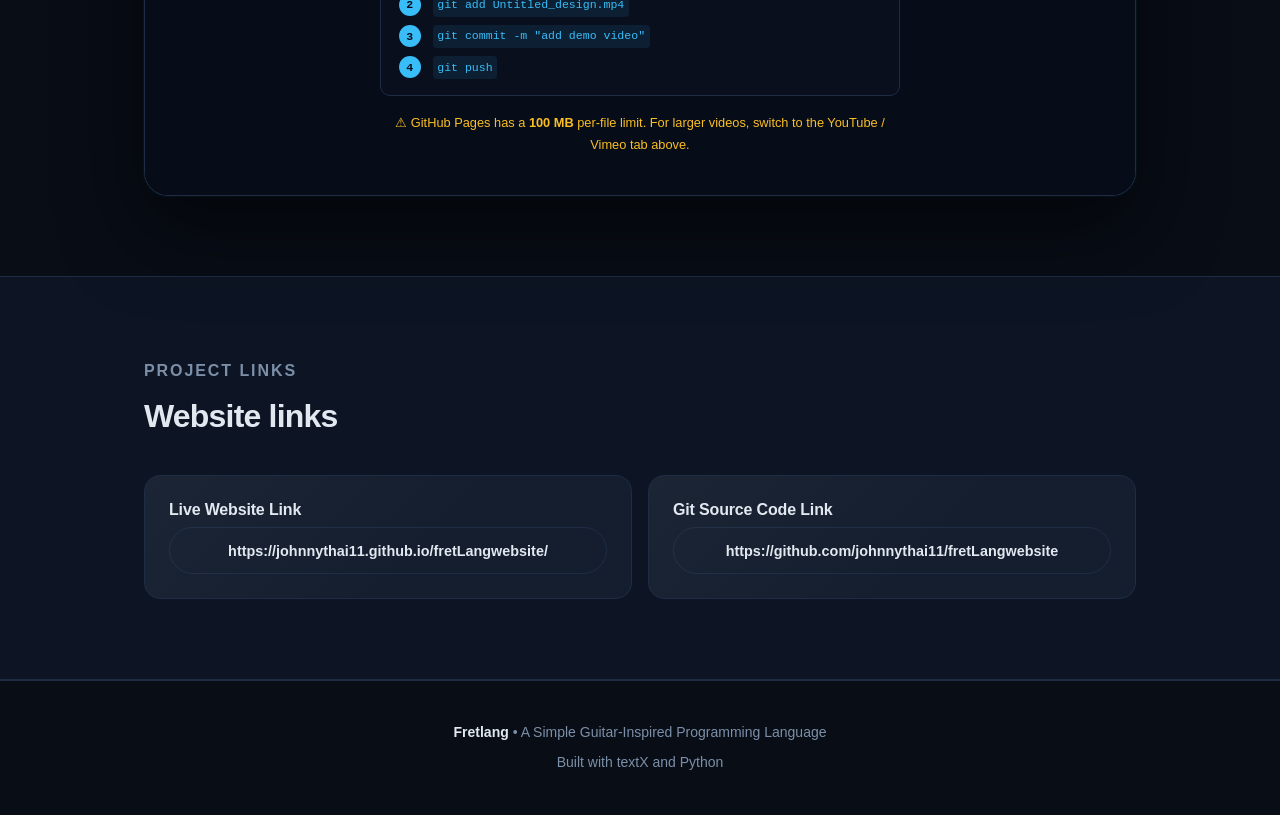
==== commit 93444eaa: "Rename 'SonicScript' to 'Fretlang' in index.html" ====
--- a/index.html
+++ b/index.html
@@ -37,7 +37,7 @@
       <div class="container hero-grid">
         <div class="hero-copy">
           <p class="eyebrow">DSL Final Project • textX + Python</p>
-          <h1>SonicScript</h1>
+          <h1>Fretlang</h1>
           <h2>A colorful programming language that is simpler than Python.</h2>
           <p class="lead">
             Fretlang is a guitar-inspired domain-specific language designed to make code feel
